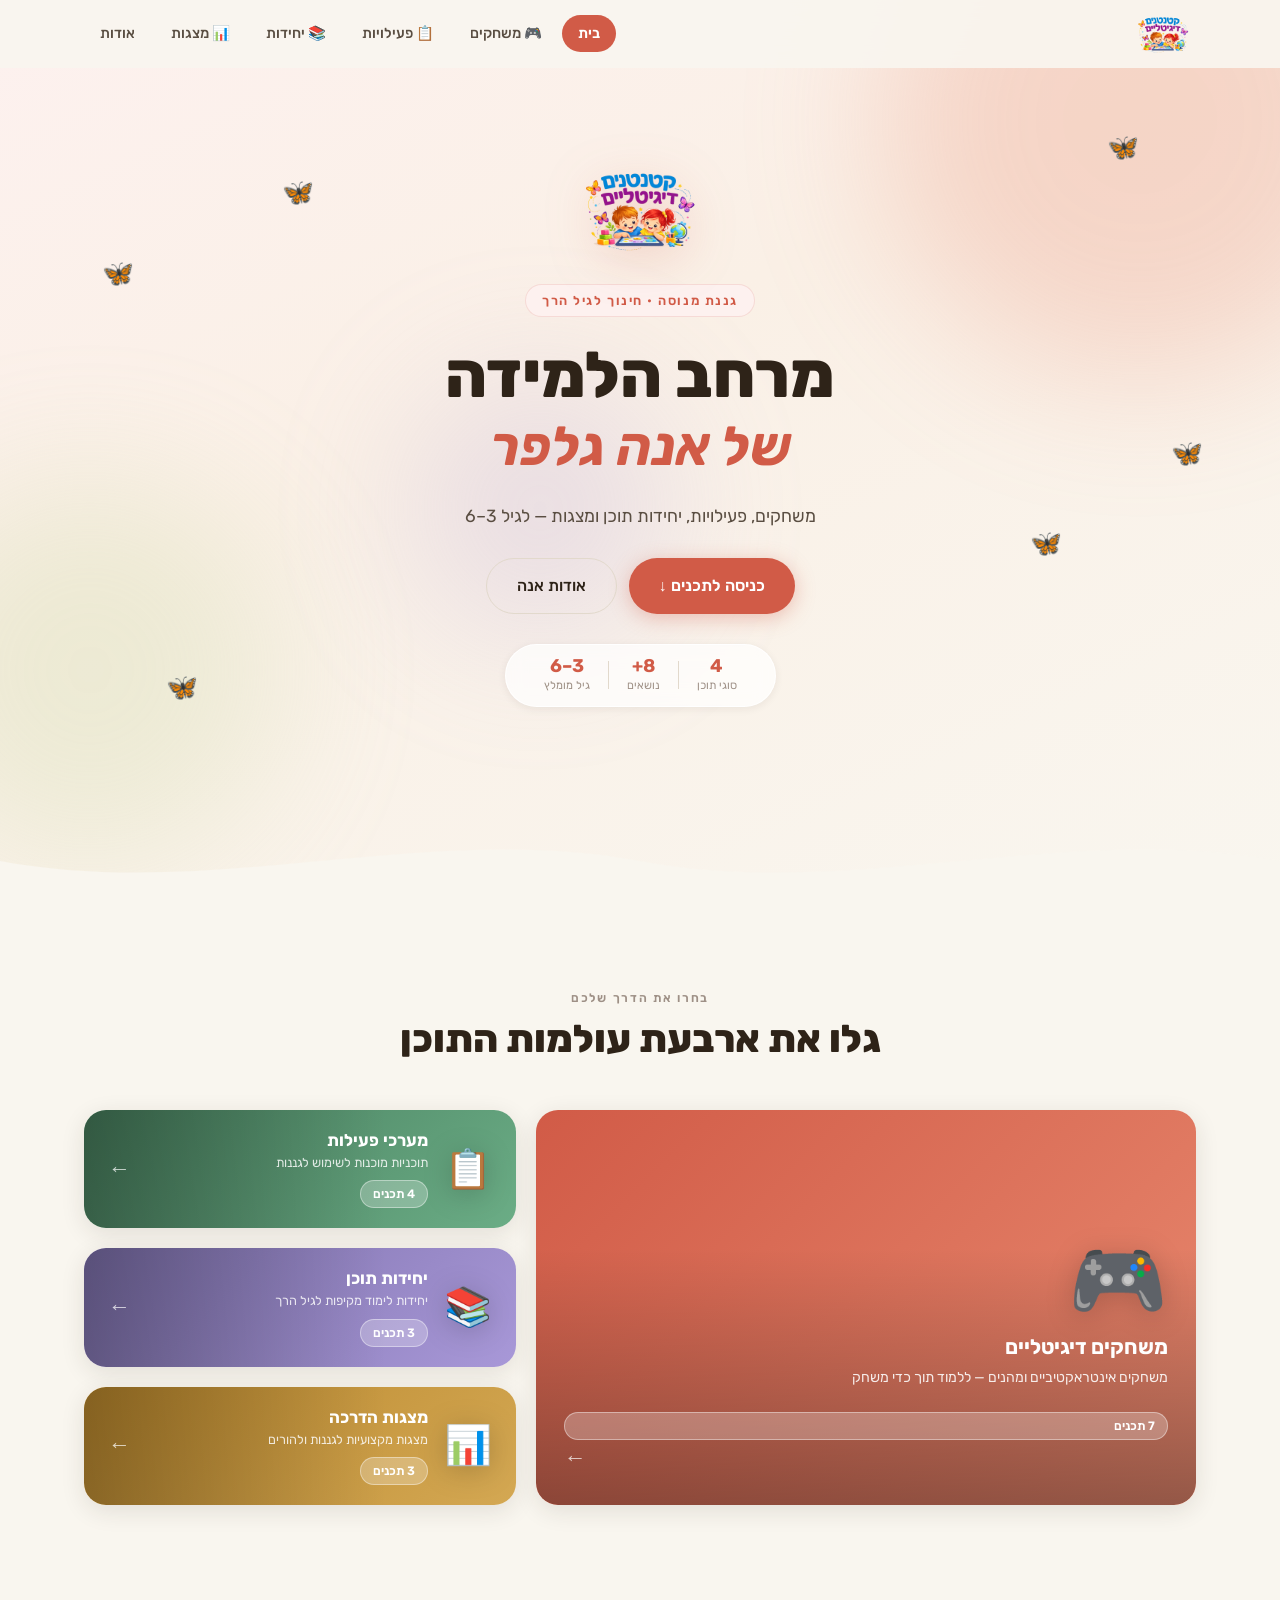
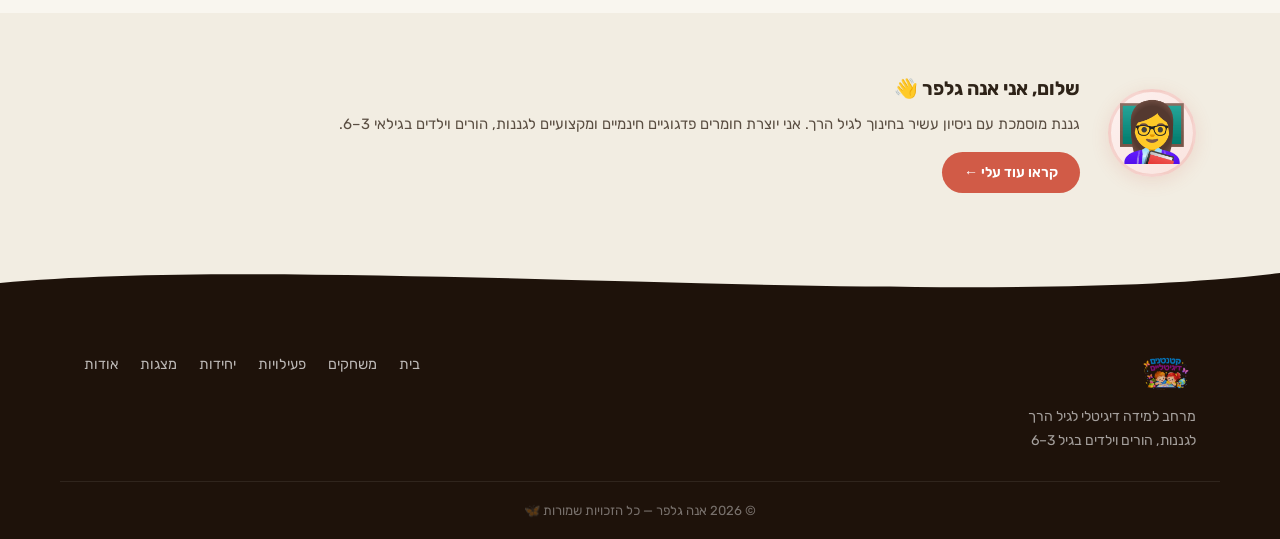
==== index.html @ 49ba0a2f "update website" ====
<!DOCTYPE html>
<html lang="he" dir="rtl">
<head>
  <meta charset="UTF-8" />
  <meta name="viewport" content="width=device-width, initial-scale=1.0" />
  <meta name="description" content="מרחב הלמידה של אנה גלפר — משחקים דיגיטליים, מערכי פעילות, יחידות תוכן ומצגות לגיל הרך 3–6" />
  <title>אנה גלפר — מרחב הלמידה</title>
  <link rel="stylesheet" href="style.css" />
</head>
<body data-page="home">

  <!-- ═══════════════ HEADER ═══════════════ -->
  <header class="site-header" id="siteHeader">
    <div class="container hdr-inner">
      <a href="index.html" class="hdr-brand-link">
        <img src="logo.png" alt="אנה גלפר" class="hdr-logo" />
      </a>
      <nav class="hdr-nav" aria-label="ניווט ראשי">
        <a href="index.html"         class="nav-link active">בית</a>
        <a href="games.html"         class="nav-link">🎮 משחקים</a>
        <a href="activities.html"    class="nav-link">📋 פעילויות</a>
        <a href="units.html"         class="nav-link">📚 יחידות</a>
        <a href="presentations.html" class="nav-link">📊 מצגות</a>
        <a href="about.html"         class="nav-link">אודות</a>
      </nav>
      <button class="hdr-burger" id="burgerBtn" aria-label="פתח תפריט" aria-expanded="false">
        <span></span><span></span><span></span>
      </button>
    </div>
    <div class="hdr-mobile" id="mobileMenu" aria-hidden="true">
      <a href="index.html"         class="mobile-link">🏠 בית</a>
      <a href="games.html"         class="mobile-link">🎮 משחקים דיגיטליים</a>
      <a href="activities.html"    class="mobile-link">📋 מערכי פעילות</a>
      <a href="units.html"         class="mobile-link">📚 יחידות תוכן</a>
      <a href="presentations.html" class="mobile-link">📊 מצגות הדרכה</a>
      <a href="about.html"         class="mobile-link">👩‍🏫 אודות אנה</a>
    </div>
  </header>

  <main>

    <!-- ═══════════════ HERO ═══════════════ -->
    <section class="hero" aria-label="כותרת ראשית">
      <!-- Decorative background -->
      <div class="hero-deco" aria-hidden="true">
        <div class="blob b1"></div>
        <div class="blob b2"></div>
        <div class="blob b3"></div>
      </div>

      <!-- Butterflies -->
      <span class="butterfly bf-1" aria-hidden="true">🦋</span>
      <span class="butterfly bf-2" aria-hidden="true">🦋</span>
      <span class="butterfly bf-3" aria-hidden="true">🦋</span>
      <span class="butterfly bf-4" aria-hidden="true">🦋</span>
      <span class="butterfly bf-5" aria-hidden="true">🦋</span>
      <span class="butterfly bf-6" aria-hidden="true">🦋</span>

      <!-- Hero content -->
      <div class="hero-body">
        <div class="hero-logo-wrap reveal">
          <img src="logo.png" alt="אנה גלפר" class="hero-logo" />
        </div>

        <span class="hero-eyebrow reveal delay-1">גננת מנוסה • חינוך לגיל הרך</span>

        <h1 class="hero-h1 reveal delay-2">
          <span class="hero-h1-line">מרחב הלמידה</span>
          <span class="hero-h1-accent">של אנה גלפר</span>
        </h1>

        <p class="hero-p reveal delay-3">
          משחקים, פעילויות, יחידות תוכן ומצגות — לגיל 3–6
        </p>

        <div class="hero-btns reveal delay-3">
          <a href="#portals" class="btn-primary">כניסה לתכנים ↓</a>
          <a href="about.html" class="btn-ghost">אודות אנה</a>
        </div>

        <div class="hero-stats reveal delay-4" aria-label="סיכום תכנים">
          <div class="hstat">
            <span class="hstat-num">4</span>
            <span class="hstat-lbl">סוגי תוכן</span>
          </div>
          <div class="hstat-sep" aria-hidden="true"></div>
          <div class="hstat">
            <span class="hstat-num">8+</span>
            <span class="hstat-lbl">נושאים</span>
          </div>
          <div class="hstat-sep" aria-hidden="true"></div>
          <div class="hstat">
            <span class="hstat-num">3–6</span>
            <span class="hstat-lbl">גיל מומלץ</span>
          </div>
        </div>
      </div>

      <!-- Wave -->
      <div class="hero-wave" aria-hidden="true">
        <svg viewBox="0 0 1440 80" preserveAspectRatio="none" xmlns="http://www.w3.org/2000/svg">
          <path d="M0,40 C240,80 480,0 720,40 C960,80 1200,0 1440,40 L1440,80 L0,80 Z" fill="#F9F6EF"/>
        </svg>
      </div>
    </section>

    <!-- ═══════════════ PORTALS ═══════════════ -->
    <section class="portals-section" id="portals" aria-label="עולמות התוכן">
      <div class="container">
        <span class="sec-eyebrow reveal">בחרו את הדרך שלכם</span>
        <span class="sec-title reveal delay-1">גלו את ארבעת עולמות התוכן</span>

        <div class="portals-bento reveal delay-2">
          <!-- XL featured card: games -->
          <a href="games.html" class="portal-card portal-xl portal-games" aria-label="משחקים דיגיטליים">
            <span class="portal-icon" aria-hidden="true">🎮</span>
            <h3>משחקים דיגיטליים</h3>
            <p>משחקים אינטראקטיביים ומהנים — ללמוד תוך כדי משחק</p>
            <span class="portal-count" data-count-type="משחק דיגיטלי" aria-live="polite"></span>
            <span class="portal-arrow" aria-hidden="true">←</span>
          </a>

          <!-- Stack of 3 smaller cards -->
          <div class="portals-stack">
            <a href="activities.html" class="portal-card portal-plans" aria-label="מערכי פעילות">
              <span class="portal-icon" aria-hidden="true">📋</span>
              <div>
                <h3>מערכי פעילות</h3>
                <p>תוכניות מוכנות לשימוש לגננות</p>
                <span class="portal-count" data-count-type="מערך פעילות" aria-live="polite"></span>
              </div>
              <span class="portal-arrow" aria-hidden="true">←</span>
            </a>

            <a href="units.html" class="portal-card portal-units" aria-label="יחידות תוכן">
              <span class="portal-icon" aria-hidden="true">📚</span>
              <div>
                <h3>יחידות תוכן</h3>
                <p>יחידות לימוד מקיפות לגיל הרך</p>
                <span class="portal-count" data-count-type="יחידת תוכן" aria-live="polite"></span>
              </div>
              <span class="portal-arrow" aria-hidden="true">←</span>
            </a>

            <a href="presentations.html" class="portal-card portal-pres" aria-label="מצגות הדרכה">
              <span class="portal-icon" aria-hidden="true">📊</span>
              <div>
                <h3>מצגות הדרכה</h3>
                <p>מצגות מקצועיות לגננות ולהורים</p>
                <span class="portal-count" data-count-type="מצגת הדרכה" aria-live="polite"></span>
              </div>
              <span class="portal-arrow" aria-hidden="true">←</span>
            </a>
          </div>
        </div>
      </div>
    </section>

    <!-- ═══════════════ MINI ABOUT ═══════════════ -->
    <section class="home-about-band" aria-label="אודות אנה">
      <div class="container">
        <div class="home-about-inner reveal">
          <div class="home-about-avatar" aria-hidden="true">👩‍🏫</div>
          <div class="home-about-text">
            <h2>שלום, אני אנה גלפר 👋</h2>
            <p>
              גננת מוסמכת עם ניסיון עשיר בחינוך לגיל הרך.
              אני יוצרת חומרים פדגוגיים חינמיים ומקצועיים לגננות, הורים וילדים בגילאי 3–6.
            </p>
            <a href="about.html" class="home-about-link">קראו עוד עלי ←</a>
          </div>
        </div>
      </div>
    </section>

  </main>

  <!-- ═══════════════ FOOTER ═══════════════ -->
  <footer class="site-footer">
    <div class="ftr-wave" aria-hidden="true">
      <svg viewBox="0 0 1440 60" preserveAspectRatio="none" xmlns="http://www.w3.org/2000/svg">
        <path d="M0,30 C360,0 1080,60 1440,20 L1440,0 L0,0 Z" fill="#F2EDE2"/>
      </svg>
    </div>
    <div class="container ftr-inner">
      <div class="ftr-brand">
        <img src="logo.png" alt="אנה גלפר" class="ftr-logo" />
        <p>מרחב למידה דיגיטלי לגיל הרך<br />לגננות, הורים וילדים בגיל 3–6</p>
      </div>
      <nav class="ftr-nav" aria-label="ניווט תחתון">
        <a href="index.html">בית</a>
        <a href="games.html">משחקים</a>
        <a href="activities.html">פעילויות</a>
        <a href="units.html">יחידות</a>
        <a href="presentations.html">מצגות</a>
        <a href="about.html">אודות</a>
      </nav>
    </div>
    <div class="container ftr-copy">
      <p>© 2026 אנה גלפר — כל הזכויות שמורות 🦋</p>
    </div>
  </footer>

  <script src="data.js"></script>
  <script src="script.js"></script>
</body>
</html>
---- style.css ----
/* ═══════════════════════════════════════════════════════════
   style.css — Anna Galper | Complete Shared Styles
   RTL Hebrew educational site for early childhood (ages 3–6)
   ═══════════════════════════════════════════════════════════ */

/* ── Google Fonts ── */
@import url('https://fonts.googleapis.com/css2?family=Rubik:ital,wght@0,300;0,400;0,500;0,600;0,700;0,800;1,400;1,500;1,600;1,700&display=swap');

/* ══════════════════════════════════════════
   1. CSS CUSTOM PROPERTIES
══════════════════════════════════════════ */
:root {
  /* Brand colours */
  --coral:          #D15B47;
  --coral-dark:     #B84133;
  --coral-soft:     #FDF1EF;
  --sage:           #457A5A;
  --sage-dark:      #2F5940;
  --sage-soft:      #EEF6F1;
  --lavender:       #7B6EA8;
  --lavender-dark:  #5D4F90;
  --lavender-soft:  #F2EFF9;
  --amber:          #B8862C;
  --amber-dark:     #8F6418;
  --amber-soft:     #FBF4E2;

  /* Neutrals */
  --white:   #FFFFFF;
  --ivory:   #FFFEFB;
  --bg:      #F9F6EF;
  --bg-2:    #F2EDE2;
  --text:    #2E2318;
  --text-2:  #5A4E42;
  --text-3:  #9E9086;
  --border:  #E2D9CC;

  /* Page-level theme tokens (default = coral / home & games) */
  --page-color:      #D15B47;
  --page-color-dark: #B84133;
  --page-color-soft: #FDF1EF;
  --page-gradient:   linear-gradient(135deg, #D15B47, #E8896F);

  /* Shape & shadow */
  --radius:    14px;
  --radius-lg: 22px;
  --shadow-sm: 0 2px 8px rgba(46,35,24,.07);
  --shadow:    0 6px 24px rgba(46,35,24,.11);
  --shadow-lg: 0 16px 48px rgba(46,35,24,.16);

  /* Transitions */
  --t-fast: 160ms ease;
  --t-base: 280ms cubic-bezier(.34,1.56,.64,1);
  --t-slow: 440ms cubic-bezier(.34,1.56,.64,1);

  /* Header height */
  --hdr-h: 68px;
}

/* ── Per-page theme overrides ── */
body[data-page="activities"]    { --page-color:#457A5A; --page-color-dark:#2F5940; --page-color-soft:#EEF6F1; --page-gradient:linear-gradient(135deg,#457A5A,#6BAD86); }
body[data-page="units"]         { --page-color:#7B6EA8; --page-color-dark:#5D4F90; --page-color-soft:#F2EFF9; --page-gradient:linear-gradient(135deg,#7B6EA8,#A898D8); }
body[data-page="presentations"] { --page-color:#B8862C; --page-color-dark:#8F6418; --page-color-soft:#FBF4E2; --page-gradient:linear-gradient(135deg,#B8862C,#D4A853); }
body[data-page="about"]         { --page-color:#D15B47; --page-color-dark:#B84133; --page-color-soft:#FDF1EF; --page-gradient:linear-gradient(135deg,#D15B47,#E8896F); }

/* ══════════════════════════════════════════
   2. RESET & BASE
══════════════════════════════════════════ */
*, *::before, *::after { box-sizing: border-box; margin: 0; padding: 0; }

html {
  font-size: 16px;
  scroll-behavior: smooth;
  direction: rtl;
}

body {
  font-family: 'Rubik', 'Arial Hebrew', Arial, sans-serif;
  background: var(--bg);
  color: var(--text);
  line-height: 1.65;
  -webkit-font-smoothing: antialiased;
  overflow-x: hidden;
  min-height: 100vh;
  display: flex;
  flex-direction: column;
}

main { flex: 1; }

img { max-width: 100%; display: block; }
a   { color: inherit; text-decoration: none; }
button { cursor: pointer; font-family: inherit; border: none; background: none; }
ul, ol { list-style: none; }

.container {
  max-width: 1160px;
  margin-inline: auto;
  padding-inline: 24px;
}

/* ══════════════════════════════════════════
   3. SCROLL REVEAL
══════════════════════════════════════════ */
.reveal {
  opacity: 0;
  transform: translateY(28px);
  transition: opacity 600ms ease, transform 600ms cubic-bezier(.34,1.56,.64,1);
}
.reveal.visible {
  opacity: 1;
  transform: none;
}
.delay-1 { transition-delay:  80ms; }
.delay-2 { transition-delay: 180ms; }
.delay-3 { transition-delay: 300ms; }
.delay-4 { transition-delay: 440ms; }

/* ══════════════════════════════════════════
   4. HEADER
══════════════════════════════════════════ */
#siteHeader,
.site-header {
  position: fixed;
  top: 0;
  inset-inline: 0;
  height: var(--hdr-h);
  background: rgba(249,246,239,.92);
  backdrop-filter: blur(14px);
  -webkit-backdrop-filter: blur(14px);
  border-bottom: 1px solid transparent;
  z-index: 900;
  transition: background var(--t-fast), border-color var(--t-fast), box-shadow var(--t-fast);
}
.site-header.scrolled {
  background: rgba(249,246,239,.98);
  border-bottom-color: var(--border);
  box-shadow: var(--shadow-sm);
}

.hdr-inner {
  display: flex;
  align-items: center;
  justify-content: space-between;
  height: 100%;
  gap: 16px;
}

/* Brand */
.hdr-brand-link { display: flex; align-items: center; flex-shrink: 0; }
.hdr-logo { height: 44px; width: auto; object-fit: contain; }

/* Desktop nav */
.hdr-nav {
  display: flex;
  align-items: center;
  gap: 4px;
}

.nav-link {
  display: inline-flex;
  align-items: center;
  gap: 4px;
  padding: 7px 16px;
  border-radius: 100px;
  font-size: .9rem;
  font-weight: 500;
  color: var(--text-2);
  transition: background var(--t-fast), color var(--t-fast);
  white-space: nowrap;
}
.nav-link:hover {
  background: var(--bg-2);
  color: var(--text);
}
.nav-link.active {
  background: var(--page-color);
  color: var(--white);
  font-weight: 600;
}

/* Burger button */
.hdr-burger {
  display: none;
  flex-direction: column;
  justify-content: center;
  gap: 5px;
  width: 40px;
  height: 40px;
  padding: 8px;
  border-radius: 10px;
  transition: background var(--t-fast);
  flex-shrink: 0;
}
.hdr-burger:hover { background: var(--bg-2); }
.hdr-burger span {
  display: block;
  height: 2px;
  background: var(--text);
  border-radius: 2px;
  transition: transform var(--t-fast), opacity var(--t-fast);
  transform-origin: center;
}
.hdr-burger.open span:nth-child(1) { transform: translateY(7px) rotate(45deg); }
.hdr-burger.open span:nth-child(2) { opacity: 0; transform: scaleX(0); }
.hdr-burger.open span:nth-child(3) { transform: translateY(-7px) rotate(-45deg); }

/* Mobile menu */
.hdr-mobile {
  display: none;
  flex-direction: column;
  gap: 4px;
  padding: 0 16px;
  background: rgba(249,246,239,.98);
  border-bottom: 1px solid transparent;
  backdrop-filter: blur(14px);
  -webkit-backdrop-filter: blur(14px);
  max-height: 0;
  overflow: hidden;
  transition: max-height 340ms ease, padding 300ms ease, border-color var(--t-fast);
}
.hdr-mobile.open {
  max-height: 500px;
  padding-block: 12px 18px;
  border-bottom-color: var(--border);
}
.mobile-link {
  display: block;
  padding: 11px 16px;
  border-radius: 10px;
  font-size: .95rem;
  font-weight: 500;
  color: var(--text);
  transition: background var(--t-fast);
}
.mobile-link:hover { background: var(--bg-2); }

/* ══════════════════════════════════════════
   5. FOOTER
══════════════════════════════════════════ */
.site-footer {
  background: #1E120A;
  color: rgba(255,255,255,.75);
  margin-top: auto;
}

.ftr-wave {
  line-height: 0;
  overflow: hidden;
}
.ftr-wave svg { width: 100%; height: 60px; display: block; }

.ftr-inner {
  display: flex;
  align-items: flex-start;
  justify-content: space-between;
  gap: 40px;
  padding-block: 40px 28px;
  flex-wrap: wrap;
}

.ftr-brand { max-width: 290px; }
.ftr-logo  { height: 40px; width: auto; margin-bottom: 12px; opacity: .85; }
.ftr-brand p { font-size: .88rem; line-height: 1.7; color: rgba(255,255,255,.6); }

.ftr-nav {
  display: flex;
  flex-wrap: wrap;
  gap: 8px 22px;
  align-items: center;
}
.ftr-nav a {
  font-size: .9rem;
  color: rgba(255,255,255,.7);
  transition: color var(--t-fast);
}
.ftr-nav a:hover { color: var(--white); }

.ftr-copy {
  border-top: 1px solid rgba(255,255,255,.08);
  padding-block: 18px;
  text-align: center;
}
.ftr-copy p { font-size: .82rem; color: rgba(255,255,255,.4); }

/* ══════════════════════════════════════════
   6. HERO  (homepage only)
══════════════════════════════════════════ */
.hero {
  position: relative;
  min-height: 100svh;
  display: flex;
  flex-direction: column;
  align-items: center;
  justify-content: center;
  overflow: hidden;
  background: linear-gradient(155deg, #FDF1EF 0%, #FAF0E6 42%, #F9F6EF 100%);
  padding-top: var(--hdr-h);
  padding-bottom: 100px;
}

/* Blobs */
.hero-deco { position: absolute; inset: 0; pointer-events: none; }
.blob {
  position: absolute;
  border-radius: 50%;
  filter: blur(72px);
  opacity: .26;
}
.b1 { width: 520px; height: 520px; background: #E8896F; top: -140px; right: -120px; }
.b2 { width: 380px; height: 380px; background: #C8D8A0; bottom: 40px; left: -100px; }
.b3 { width: 260px; height: 260px; background: #B8A4D4; top: 42%; left: 32%; }

/* RTL-safe blob positions using logical properties */
[dir="rtl"] .b1 { right: -120px; left: auto; }
[dir="rtl"] .b2 { left: -100px; right: auto; }

/* Butterflies */
.butterfly {
  position: absolute;
  font-size: 1.6rem;
  animation: flutterFloat 6s ease-in-out infinite;
  pointer-events: none;
  user-select: none;
}
.bf-1 { top: 14%; right: 11%;  animation-delay: 0s;   animation-duration: 6.2s; }
.bf-2 { top: 28%; left:  8%;   animation-delay: .9s;  animation-duration: 7.1s; }
.bf-3 { top: 58%; right: 17%;  animation-delay: 1.5s; animation-duration: 5.8s; }
.bf-4 { top: 74%; left:  13%;  animation-delay: 2.1s; animation-duration: 6.6s; }
.bf-5 { top: 19%; left:  22%;  animation-delay: .4s;  animation-duration: 7.3s; }
.bf-6 { top: 48%; right:  6%;  animation-delay: 2.7s; animation-duration: 5.4s; }

@keyframes flutterFloat {
  0%, 100% { transform: translateY(0)     rotate(-4deg) scale(1);    }
  30%       { transform: translateY(-18px) rotate(4deg)  scale(1.05); }
  60%       { transform: translateY(-8px)  rotate(-2deg) scale(.97);  }
}

/* Hero body */
.hero-body {
  position: relative;
  z-index: 2;
  display: flex;
  flex-direction: column;
  align-items: center;
  text-align: center;
  gap: 22px;
  max-width: 700px;
  padding-inline: 24px;
}

/* Logo */
.hero-logo-wrap { position: relative; display: inline-block; margin-bottom: 4px; }
.hero-logo {
  height: 96px;
  width: auto;
  animation: logoBob 4s ease-in-out infinite;
  filter: drop-shadow(0 8px 24px rgba(209,91,71,.25));
}
@keyframes logoBob {
  0%, 100% { transform: translateY(0); }
  50%       { transform: translateY(-10px); }
}

/* Eyebrow */
.hero-eyebrow {
  font-size: .8rem;
  font-weight: 600;
  letter-spacing: .12em;
  text-transform: uppercase;
  color: var(--coral);
  background: var(--coral-soft);
  padding: 5px 16px;
  border-radius: 100px;
  border: 1px solid rgba(209,91,71,.15);
}

/* Heading */
.hero-h1 {
  display: flex;
  flex-direction: column;
  gap: 4px;
  line-height: 1.15;
}
.hero-h1-line {
  font-size: clamp(2.4rem, 6vw, 4rem);
  font-weight: 800;
  color: var(--text);
}
.hero-h1-accent {
  font-size: clamp(2rem, 5vw, 3.4rem);
  font-weight: 700;
  font-style: italic;
  color: var(--coral);
}

/* Subtitle */
.hero-p {
  font-size: clamp(.95rem, 2vw, 1.1rem);
  color: var(--text-2);
  max-width: 500px;
  line-height: 1.75;
}

/* CTA buttons */
.hero-btns {
  display: flex;
  gap: 12px;
  flex-wrap: wrap;
  justify-content: center;
  margin-top: 4px;
}
.btn-primary {
  display: inline-flex;
  align-items: center;
  gap: 8px;
  padding: 14px 30px;
  background: var(--coral);
  color: var(--white);
  border-radius: 100px;
  font-size: 1rem;
  font-weight: 600;
  font-family: inherit;
  border: none;
  box-shadow: 0 4px 20px rgba(209,91,71,.35);
  transition: background var(--t-fast), transform var(--t-fast), box-shadow var(--t-fast);
  cursor: pointer;
}
.btn-primary:hover {
  background: var(--coral-dark);
  transform: translateY(-3px);
  box-shadow: 0 8px 28px rgba(209,91,71,.42);
}
.btn-ghost {
  display: inline-flex;
  align-items: center;
  gap: 8px;
  padding: 14px 30px;
  background: transparent;
  color: var(--text);
  border-radius: 100px;
  font-size: 1rem;
  font-weight: 500;
  border: 1.5px solid var(--border);
  font-family: inherit;
  cursor: pointer;
  transition: background var(--t-fast), border-color var(--t-fast), transform var(--t-fast);
}
.btn-ghost:hover {
  background: var(--bg-2);
  border-color: var(--text-3);
  transform: translateY(-3px);
}

/* Stats row */
.hero-stats {
  display: flex;
  align-items: center;
  background: rgba(255,255,255,.72);
  backdrop-filter: blur(10px);
  -webkit-backdrop-filter: blur(10px);
  border: 1px solid rgba(255,255,255,.9);
  border-radius: 100px;
  padding: 10px 20px;
  box-shadow: var(--shadow-sm);
  flex-wrap: wrap;
  justify-content: center;
  gap: 0;
  margin-top: 8px;
}
.hstat {
  display: flex;
  flex-direction: column;
  align-items: center;
  padding-inline: 18px;
}
.hstat-num {
  font-size: 1.15rem;
  font-weight: 700;
  color: var(--coral);
  line-height: 1.2;
}
.hstat-lbl {
  font-size: .7rem;
  color: var(--text-3);
  white-space: nowrap;
}
.hstat-sep {
  width: 1px;
  height: 28px;
  background: var(--border);
  flex-shrink: 0;
}

/* Hero wave */
.hero-wave {
  position: absolute;
  bottom: -1px;
  left: 0;
  right: 0;
  line-height: 0;
  pointer-events: none;
}
.hero-wave svg { width: 100%; height: 80px; display: block; }

/* ══════════════════════════════════════════
   7. PORTALS SECTION  (homepage)
══════════════════════════════════════════ */
.portals-section {
  padding-block: 88px 108px;
  background: var(--bg);
}
.portals-section .sec-eyebrow {
  display: block;
  text-align: center;
  font-size: .76rem;
  font-weight: 600;
  letter-spacing: .14em;
  text-transform: uppercase;
  color: var(--text-3);
  margin-bottom: 8px;
}
.portals-section .sec-title {
  display: block;
  text-align: center;
  font-size: clamp(1.6rem, 3.5vw, 2.4rem);
  font-weight: 800;
  color: var(--text);
  margin-bottom: 48px;
}

/* Bento flex container */
.portals-bento {
  display: flex;
  gap: 20px;
  align-items: stretch;
}

/* Base portal card */
.portal-card {
  border-radius: var(--radius-lg);
  overflow: hidden;
  cursor: pointer;
  display: flex;
  flex-direction: column;
  justify-content: flex-end;
  padding: 28px;
  position: relative;
  color: var(--white);
  text-decoration: none;
  transition: transform var(--t-base), box-shadow var(--t-base);
  box-shadow: var(--shadow);
}
.portal-card:hover {
  transform: translateY(-8px) scale(1.015);
  box-shadow: var(--shadow-lg);
}
.portal-card::before {
  content: '';
  position: absolute;
  inset: 0;
  background: linear-gradient(to top, rgba(0,0,0,.36) 0%, transparent 65%);
  pointer-events: none;
  border-radius: inherit;
}
.portal-card > * { position: relative; z-index: 1; }

/* XL (featured) card */
.portal-xl {
  flex: 1.4;
  min-height: 380px;
}

/* Stack of 3 smaller cards */
.portals-stack {
  flex: 1;
  display: flex;
  flex-direction: column;
  gap: 20px;
}
.portals-stack .portal-card {
  flex: 1;
  min-height: 110px;
  flex-direction: row;
  align-items: center;
  justify-content: flex-start;
  gap: 16px;
  padding: 20px 24px;
}
.portals-stack .portal-card::before {
  background: linear-gradient(to left, rgba(0,0,0,.28) 0%, transparent 70%);
}
[dir="rtl"] .portals-stack .portal-card::before {
  background: linear-gradient(to right, rgba(0,0,0,.28) 0%, transparent 70%);
}

/* Colour variants */
.portal-games { background: linear-gradient(135deg, #D15B47, #E8896F); }
.portal-plans { background: linear-gradient(135deg, #457A5A, #6BAD86); }
.portal-units { background: linear-gradient(135deg, #7B6EA8, #A898D8); }
.portal-pres  { background: linear-gradient(135deg, #B8862C, #D4A853); }

/* Portal icon */
.portal-icon {
  font-size: 5rem;
  line-height: 1;
  display: block;
  margin-bottom: 14px;
  filter: drop-shadow(0 4px 14px rgba(0,0,0,.18));
  transition: transform var(--t-base);
}
.portal-card:hover .portal-icon { transform: scale(1.1) rotate(-4deg); }

.portals-stack .portal-icon {
  font-size: 2.4rem;
  margin-bottom: 0;
  flex-shrink: 0;
}
.portals-stack .portal-card:hover .portal-icon { transform: scale(1.12) rotate(-6deg); }

/* Portal text */
.portal-card h3 {
  font-size: 1.3rem;
  font-weight: 700;
  line-height: 1.25;
  margin-bottom: 6px;
}
.portals-stack .portal-card h3 { font-size: 1.05rem; margin-bottom: 2px; }

.portal-card p {
  font-size: .88rem;
  opacity: .88;
  line-height: 1.5;
  margin-bottom: 16px;
}
.portals-stack .portal-card p { font-size: .8rem; margin-bottom: 0; opacity: .82; }

/* Count badge */
.portal-count {
  display: inline-block;
  background: rgba(255,255,255,.25);
  border: 1px solid rgba(255,255,255,.4);
  padding: 3px 12px;
  border-radius: 100px;
  font-size: .76rem;
  font-weight: 600;
  margin-top: 8px;
}

/* Arrow */
.portal-arrow {
  margin-inline-start: auto;
  font-size: 1.4rem;
  opacity: .72;
  transition: transform var(--t-fast), opacity var(--t-fast);
}
.portal-card:hover .portal-arrow { transform: translateX(-5px); opacity: 1; }
[dir="rtl"] .portal-card:hover .portal-arrow { transform: translateX(5px); }

/* ══════════════════════════════════════════
   8. HOME ABOUT BAND
══════════════════════════════════════════ */
.home-about-band {
  background: var(--bg-2);
  padding-block: 60px;
}
.home-about-inner {
  display: flex;
  align-items: center;
  gap: 28px;
  flex-wrap: wrap;
}
.home-about-avatar {
  font-size: 3.6rem;
  line-height: 1;
  background: linear-gradient(135deg, #FDF1EF, #FAE4DF);
  border-radius: 50%;
  width: 88px;
  height: 88px;
  display: flex;
  align-items: center;
  justify-content: center;
  flex-shrink: 0;
  border: 3px solid rgba(209,91,71,.18);
  box-shadow: 0 4px 18px rgba(209,91,71,.15);
}
.home-about-text { flex: 1; min-width: 220px; }
.home-about-text h2 {
  font-size: 1.2rem;
  font-weight: 700;
  margin-bottom: 8px;
  color: var(--text);
}
.home-about-text p {
  font-size: .93rem;
  color: var(--text-2);
  line-height: 1.7;
}
.home-about-link {
  display: inline-flex;
  align-items: center;
  gap: 6px;
  margin-top: 14px;
  padding: 9px 22px;
  background: var(--coral);
  color: var(--white);
  border-radius: 100px;
  font-size: .88rem;
  font-weight: 600;
  transition: background var(--t-fast), transform var(--t-fast);
}
.home-about-link:hover { background: var(--coral-dark); transform: translateY(-2px); }

/* ══════════════════════════════════════════
   9. PAGE BANNER  (content pages)
══════════════════════════════════════════ */
.page-banner {
  background: var(--page-gradient);
  padding-top: calc(var(--hdr-h) + 52px);
  padding-bottom: 0;
  position: relative;
  overflow: hidden;
  text-align: center;
}
.page-banner::before {
  content: '';
  position: absolute;
  inset: 0;
  background: radial-gradient(ellipse at 60% 0%, rgba(255,255,255,.18) 0%, transparent 70%);
  pointer-events: none;
}

.page-banner-inner {
  position: relative;
  z-index: 1;
  padding-bottom: 52px;
  padding-inline: 24px;
}

.page-banner-icon {
  font-size: 5rem;
  line-height: 1;
  display: block;
  margin-bottom: 18px;
  filter: drop-shadow(0 6px 18px rgba(0,0,0,.2));
  animation: bannerIconFloat 4s ease-in-out infinite;
}
@keyframes bannerIconFloat {
  0%, 100% { transform: translateY(0); }
  50%       { transform: translateY(-10px); }
}

.page-banner h1 {
  font-size: clamp(1.8rem, 5vw, 3rem);
  font-weight: 800;
  color: var(--white);
  margin-bottom: 12px;
  text-shadow: 0 2px 12px rgba(0,0,0,.18);
}
.page-banner p {
  font-size: clamp(.9rem, 2vw, 1.05rem);
  color: rgba(255,255,255,.88);
  max-width: 540px;
  margin-inline: auto;
  line-height: 1.72;
}

.page-banner-wave {
  display: block;
  line-height: 0;
  overflow: hidden;
}
.page-banner-wave svg { width: 100%; height: 60px; display: block; }

/* ══════════════════════════════════════════
   10. CONTENT SECTION  (filter + cards)
══════════════════════════════════════════ */
.content-section {
  padding-block: 48px 80px;
  background: var(--bg);
}

/* Filter area box */
.filter-area {
  background: var(--white);
  border: 1px solid var(--border);
  border-radius: var(--radius-lg);
  padding: 24px;
  margin-bottom: 32px;
  box-shadow: var(--shadow-sm);
  display: flex;
  flex-direction: column;
  gap: 18px;
}

/* Search */
.search-wrap {
  position: relative;
  display: flex;
  align-items: center;
}
.search-icon {
  position: absolute;
  inset-inline-start: 14px;
  font-size: 1rem;
  color: var(--text-3);
  pointer-events: none;
  z-index: 1;
}
#searchInput {
  width: 100%;
  padding: 12px 42px 12px 42px;
  border: 1.5px solid var(--border);
  border-radius: 100px;
  font-family: inherit;
  font-size: .95rem;
  color: var(--text);
  background: var(--bg);
  transition: border-color var(--t-fast), box-shadow var(--t-fast);
  direction: rtl;
}
[dir="rtl"] #searchInput { padding: 12px 42px 12px 14px; }
#searchInput:focus {
  outline: none;
  border-color: var(--page-color);
  box-shadow: 0 0 0 3px color-mix(in srgb, var(--page-color) 15%, transparent);
}

#searchClear {
  position: absolute;
  inset-inline-end: 12px;
  display: none;
  font-size: 1rem;
  color: var(--text-3);
  width: 28px;
  height: 28px;
  border-radius: 50%;
  align-items: center;
  justify-content: center;
  transition: background var(--t-fast), color var(--t-fast);
  cursor: pointer;
  background: var(--bg-2);
  border: none;
  font-family: inherit;
}
#searchClear:hover { background: var(--border); color: var(--text); }

/* Topic pills */
.topic-pills-wrap {
  display: flex;
  flex-wrap: wrap;
  gap: 8px;
}
.tpill {
  display: inline-flex;
  align-items: center;
  gap: 5px;
  padding: 6px 14px;
  border-radius: 100px;
  font-size: .84rem;
  font-weight: 500;
  border: 1.5px solid var(--border);
  background: var(--bg);
  color: var(--text-2);
  transition: background var(--t-fast), color var(--t-fast), border-color var(--t-fast);
  cursor: pointer;
  white-space: nowrap;
  font-family: inherit;
}
.tpill:hover {
  background: var(--page-color-soft);
  border-color: var(--page-color);
  color: var(--page-color-dark);
}
.tpill.active {
  background: var(--page-color);
  border-color: var(--page-color);
  color: var(--white);
  font-weight: 600;
}

/* Filter row (age pills + clear) */
.filter-row {
  display: flex;
  align-items: center;
  gap: 12px;
  flex-wrap: wrap;
}
.filter-row-label {
  font-size: .8rem;
  font-weight: 600;
  color: var(--text-3);
  white-space: nowrap;
}

/* Age pills */
.pills {
  display: flex;
  gap: 6px;
  flex-wrap: wrap;
}
.pill {
  display: inline-flex;
  align-items: center;
  padding: 6px 14px;
  border-radius: 100px;
  font-size: .84rem;
  font-weight: 500;
  border: 1.5px solid var(--border);
  background: var(--bg);
  color: var(--text-2);
  transition: background var(--t-fast), color var(--t-fast), border-color var(--t-fast);
  cursor: pointer;
  white-space: nowrap;
  font-family: inherit;
}
.pill:hover {
  background: var(--page-color-soft);
  border-color: var(--page-color);
  color: var(--page-color-dark);
}
.pill.active {
  background: var(--page-color);
  border-color: var(--page-color);
  color: var(--white);
  font-weight: 600;
}

/* Clear filter button */
.btn-clear {
  margin-inline-start: auto;
  display: inline-flex;
  align-items: center;
  gap: 6px;
  padding: 6px 14px;
  border-radius: 100px;
  font-size: .82rem;
  font-weight: 500;
  color: var(--text-3);
  border: 1.5px solid var(--border);
  background: var(--bg);
  transition: background var(--t-fast), color var(--t-fast), border-color var(--t-fast);
  cursor: pointer;
  white-space: nowrap;
  font-family: inherit;
}
.btn-clear:hover {
  background: var(--bg-2);
  color: var(--text);
  border-color: var(--text-3);
}

/* Results count */
#resultsCount {
  font-size: .84rem;
  color: var(--text-3);
  font-weight: 500;
  min-height: 1.2em;
  margin-bottom: 4px;
}

/* ══════════════════════════════════════════
   11. RESOURCE CARDS
══════════════════════════════════════════ */
#cardsGrid {
  display: grid;
  grid-template-columns: repeat(auto-fill, minmax(280px, 1fr));
  gap: 20px;
}

.rcard {
  background: var(--white);
  border-radius: var(--radius-lg);
  overflow: hidden;
  cursor: pointer;
  box-shadow: var(--shadow-sm);
  border: 1px solid var(--border);
  display: flex;
  flex-direction: column;
  transition: transform var(--t-base), box-shadow var(--t-base), border-color var(--t-fast);
}
.rcard:hover {
  transform: translateY(-8px) rotate(-1deg) scale(1.01);
  box-shadow: var(--shadow-lg);
  border-color: transparent;
}
.rcard:focus {
  outline: 3px solid var(--page-color);
  outline-offset: 2px;
}

/* Thumbnail */
.rcard-thumb {
  width: 100%;
  aspect-ratio: 16 / 9;
  overflow: hidden;
  background: var(--bg-2);
  display: flex;
  align-items: center;
  justify-content: center;
  flex-shrink: 0;
}
.rcard-thumb img {
  width: 100%;
  height: 100%;
  object-fit: cover;
  transition: transform 400ms ease;
}
.rcard:hover .rcard-thumb img { transform: scale(1.06); }

.rcard-emoji {
  font-size: 3.2rem;
  line-height: 1;
  user-select: none;
}

/* Per-type thumb backgrounds */
.rcard[data-type="משחק דיגיטלי"] .rcard-thumb { background: linear-gradient(135deg, #FDF1EF, #FBDDD7); }
.rcard[data-type="מערך פעילות"]  .rcard-thumb { background: linear-gradient(135deg, #EEF6F1, #D4EDD9); }
.rcard[data-type="יחידת תוכן"]   .rcard-thumb { background: linear-gradient(135deg, #F2EFF9, #E0D9F5); }
.rcard[data-type="מצגת הדרכה"]  .rcard-thumb { background: linear-gradient(135deg, #FBF4E2, #F2E2B0); }

/* Card body */
.rcard-body {
  padding: 18px 20px 20px;
  display: flex;
  flex-direction: column;
  flex: 1;
  gap: 8px;
}

/* Tags */
.rcard-tags {
  display: flex;
  flex-wrap: wrap;
  gap: 5px;
}
.rtag {
  display: inline-flex;
  align-items: center;
  padding: 3px 10px;
  border-radius: 100px;
  font-size: .72rem;
  font-weight: 600;
  white-space: nowrap;
}
.rtag-games { background: #FDF1EF; color: #B84133; }
.rtag-plans { background: #EEF6F1; color: #2F5940; }
.rtag-units { background: #F2EFF9; color: #5D4F90; }
.rtag-pres  { background: #FBF4E2; color: #8F6418; }
.rtag-topic { background: var(--bg-2); color: var(--text-2); }
.rtag-age   { background: #EEF2F8; color: #3A5A7A; }

/* Card text */
.rcard-body h3 {
  font-size: 1rem;
  font-weight: 700;
  color: var(--text);
  line-height: 1.35;
  margin-top: 2px;
}
.rcard-body p {
  font-size: .86rem;
  color: var(--text-2);
  line-height: 1.62;
  flex: 1;
}

/* CTA button */
.rcard-btn {
  display: inline-flex;
  align-items: center;
  justify-content: center;
  gap: 6px;
  margin-top: 10px;
  padding: 9px 18px;
  border-radius: 100px;
  font-size: .86rem;
  font-weight: 600;
  transition: filter var(--t-fast), transform var(--t-fast);
  align-self: flex-start;
  color: var(--white);
}
.rcard-btn:hover { filter: brightness(1.08); transform: translateY(-2px); }
.rcard-btn-games { background: var(--coral);    }
.rcard-btn-plans { background: var(--sage);     }
.rcard-btn-units { background: var(--lavender); }
.rcard-btn-pres  { background: var(--amber);    }

/* Search highlight */
mark.search-mark {
  background: #FFE082;
  color: var(--text);
  border-radius: 3px;
  padding: 0 2px;
}

/* Empty state */
.empty-state {
  grid-column: 1 / -1;
  display: flex;
  flex-direction: column;
  align-items: center;
  justify-content: center;
  gap: 16px;
  padding: 80px 24px;
  text-align: center;
}
.es-icon { font-size: 4rem; line-height: 1; }
.empty-state p {
  font-size: 1rem;
  color: var(--text-3);
  max-width: 300px;
  line-height: 1.6;
}

/* ══════════════════════════════════════════
   12. ABOUT PAGE
══════════════════════════════════════════ */
.about-section {
  padding-block: 72px;
  background: var(--bg);
}
.about-inner {
  display: grid;
  grid-template-columns: 280px 1fr;
  gap: 56px;
  align-items: start;
}
.about-visual {
  display: flex;
  flex-direction: column;
  align-items: center;
  gap: 20px;
  position: sticky;
  top: calc(var(--hdr-h) + 24px);
}
.about-avatar {
  width: 180px;
  height: 180px;
  border-radius: 50%;
  background: var(--page-gradient);
  display: flex;
  align-items: center;
  justify-content: center;
  font-size: 5rem;
  box-shadow: 0 12px 40px rgba(209,91,71,.25);
  border: 4px solid rgba(255,255,255,.85);
}
.about-tags {
  display: flex;
  flex-wrap: wrap;
  gap: 8px;
  justify-content: center;
}
.about-tag {
  display: inline-flex;
  align-items: center;
  padding: 6px 14px;
  border-radius: 100px;
  font-size: .78rem;
  font-weight: 600;
  background: var(--page-color-soft);
  color: var(--page-color-dark);
  border: 1px solid rgba(209,91,71,.18);
}
.about-text { display: flex; flex-direction: column; gap: 18px; }
.about-text h2 {
  font-size: clamp(1.5rem, 3vw, 2rem);
  font-weight: 800;
  color: var(--text);
  line-height: 1.2;
}
.about-text p {
  font-size: .97rem;
  color: var(--text-2);
  line-height: 1.78;
}
.about-quote {
  border-inline-start: 4px solid var(--coral);
  padding-inline-start: 20px;
  padding-block: 10px;
  margin-block: 6px;
}
.about-quote p {
  font-style: italic;
  font-size: 1.05rem;
  color: var(--text);
  line-height: 1.7;
}
.btn-scroll-contact {
  display: inline-flex;
  align-items: center;
  gap: 8px;
  padding: 12px 26px;
  background: var(--page-color);
  color: var(--white);
  border-radius: 100px;
  font-size: .95rem;
  font-weight: 600;
  align-self: flex-start;
  transition: background var(--t-fast), transform var(--t-fast);
  cursor: pointer;
  border: none;
  font-family: inherit;
}
.btn-scroll-contact:hover { background: var(--page-color-dark); transform: translateY(-3px); }

/* Contact section */
.contact-section {
  background: var(--bg-2);
  padding-block: 72px;
}
.contact-inner { max-width: 620px; margin-inline: auto; }
.contact-section h2 {
  font-size: clamp(1.5rem, 3vw, 2rem);
  font-weight: 800;
  color: var(--text);
  margin-bottom: 32px;
  text-align: center;
}
.contact-form {
  background: var(--white);
  border-radius: var(--radius-lg);
  padding: 36px 40px;
  box-shadow: var(--shadow);
  border: 1px solid var(--border);
  display: flex;
  flex-direction: column;
  gap: 20px;
}
.form-row { display: grid; grid-template-columns: 1fr 1fr; gap: 16px; }
.form-field { display: flex; flex-direction: column; gap: 6px; }
.form-field label { font-size: .84rem; font-weight: 600; color: var(--text-2); }
.form-field input,
.form-field select,
.form-field textarea {
  padding: 11px 14px;
  border: 1.5px solid var(--border);
  border-radius: 10px;
  font-family: inherit;
  font-size: .92rem;
  color: var(--text);
  background: var(--bg);
  transition: border-color var(--t-fast), box-shadow var(--t-fast);
  direction: rtl;
  width: 100%;
}
.form-field input:focus,
.form-field select:focus,
.form-field textarea:focus {
  outline: none;
  border-color: var(--page-color);
  box-shadow: 0 0 0 3px rgba(209,91,71,.1);
}
.form-field textarea { resize: vertical; min-height: 120px; }
#submitBtn {
  width: 100%;
  padding: 14px;
  background: var(--page-color);
  color: var(--white);
  border-radius: 100px;
  font-size: 1rem;
  font-weight: 600;
  font-family: inherit;
  border: none;
  cursor: pointer;
  transition: background var(--t-fast), transform var(--t-fast);
  margin-top: 4px;
}
#submitBtn:hover:not(:disabled) { background: var(--page-color-dark); transform: translateY(-2px); }
#submitBtn:disabled { opacity: .7; cursor: not-allowed; }

/* ══════════════════════════════════════════
   13. UTILITY
══════════════════════════════════════════ */
.visually-hidden {
  position: absolute;
  width: 1px; height: 1px;
  padding: 0; margin: -1px;
  overflow: hidden;
  clip: rect(0,0,0,0);
  white-space: nowrap;
  border: 0;
}
.sec-eyebrow {
  font-size: .76rem;
  font-weight: 600;
  letter-spacing: .14em;
  text-transform: uppercase;
  color: var(--text-3);
  margin-bottom: 6px;
  display: block;
}
.sec-title {
  font-size: clamp(1.5rem, 3.5vw, 2.2rem);
  font-weight: 800;
  color: var(--text);
  line-height: 1.2;
  margin-bottom: 32px;
}

/* ══════════════════════════════════════════
   14. RESPONSIVE
══════════════════════════════════════════ */

/* 960px */
@media (max-width: 960px) {
  .portals-bento { flex-direction: column; }
  .portal-xl { min-height: 260px; flex: none; }
  .portals-stack { flex-direction: row; }
  .portals-stack .portal-card {
    flex: 1;
    min-height: 150px;
    flex-direction: column;
    justify-content: flex-end;
    align-items: flex-start;
  }
  .portals-stack .portal-icon { font-size: 2.4rem; margin-bottom: 8px; }
  .portals-stack .portal-card p { display: none; }
  .portals-stack .portal-card::before { background: linear-gradient(to top, rgba(0,0,0,.36) 0%, transparent 65%); }

  .about-inner { grid-template-columns: 1fr; }
  .about-visual { position: static; flex-direction: row; flex-wrap: wrap; justify-content: center; }
}

/* 768px */
@media (max-width: 768px) {
  :root { --hdr-h: 60px; }

  .hdr-nav    { display: none; }
  .hdr-burger { display: flex; }
  .hdr-mobile { display: flex; }

  .form-row { grid-template-columns: 1fr; }
  .contact-form { padding: 24px 20px; }

  .portals-stack { flex-direction: column; }
  .portals-stack .portal-card {
    flex-direction: row;
    min-height: 90px;
    justify-content: flex-start;
    align-items: center;
  }
  .portals-stack .portal-icon { font-size: 2rem; margin-bottom: 0; }
  .portals-stack .portal-card::before { background: linear-gradient(to left, rgba(0,0,0,.3) 0%, transparent 70%); }
  [dir="rtl"] .portals-stack .portal-card::before { background: linear-gradient(to right, rgba(0,0,0,.3) 0%, transparent 70%); }

  .ftr-inner { flex-direction: column; gap: 24px; }
  .ftr-brand { max-width: 100%; }
  .ftr-nav   { justify-content: flex-start; }

  .hero-stats { padding: 8px 16px; }
  .hstat { padding-inline: 10px; }
}

/* 600px */
@media (max-width: 600px) {
  .portals-bento { gap: 14px; }
  .portal-xl { min-height: 220px; }
  .portal-card { padding: 20px; }

  #cardsGrid { grid-template-columns: 1fr; }

  .hero-stats { flex-direction: column; gap: 4px; border-radius: var(--radius); padding: 14px 20px; }
  .hstat-sep  { width: 60%; height: 1px; }

  .page-banner h1 { font-size: 1.7rem; }
  .portals-stack .portal-card { min-height: 80px; }
}

/* 480px */
@media (max-width: 480px) {
  .hero-btns { flex-direction: column; align-items: stretch; }
  .btn-primary, .btn-ghost { justify-content: center; }
  .filter-area { padding: 16px; }
  .topic-pills-wrap { gap: 6px; }
  .tpill, .pill { font-size: .78rem; padding: 5px 11px; }
  .btn-clear { margin-inline-start: 0; }
}
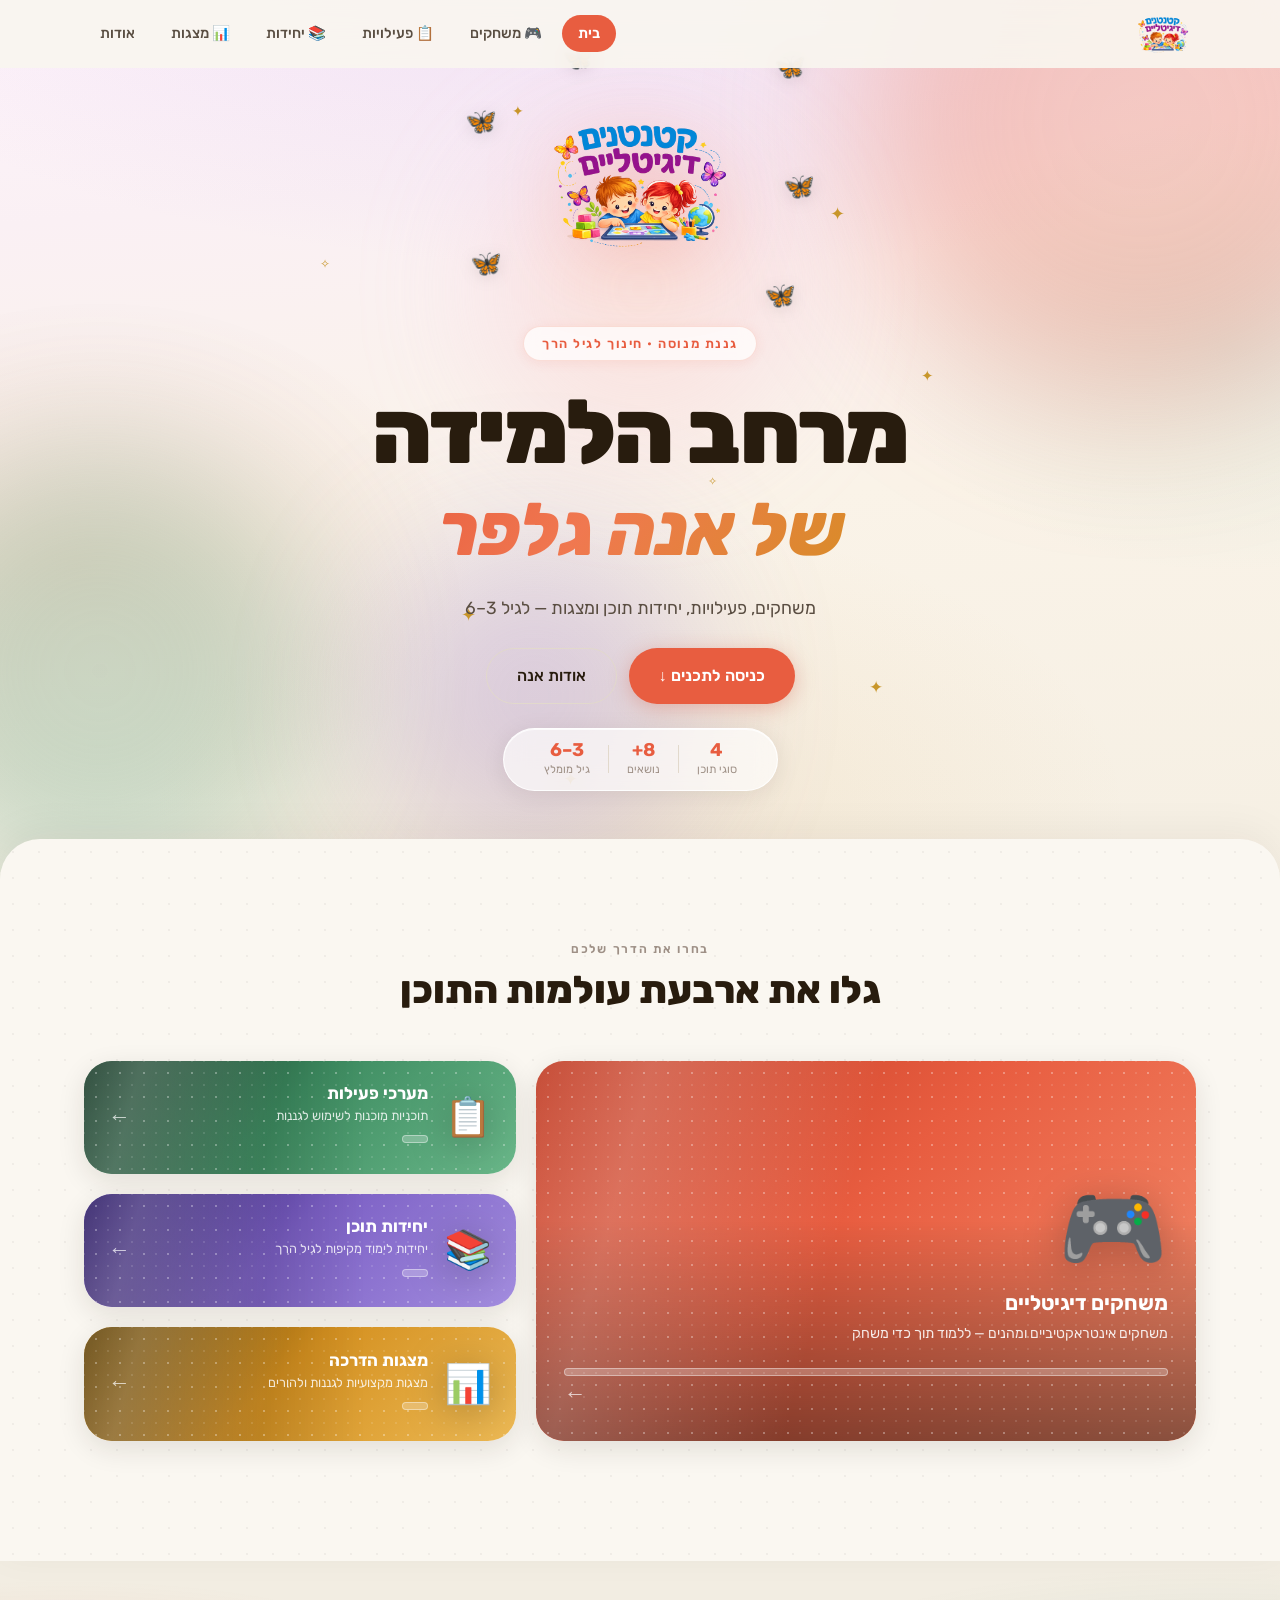
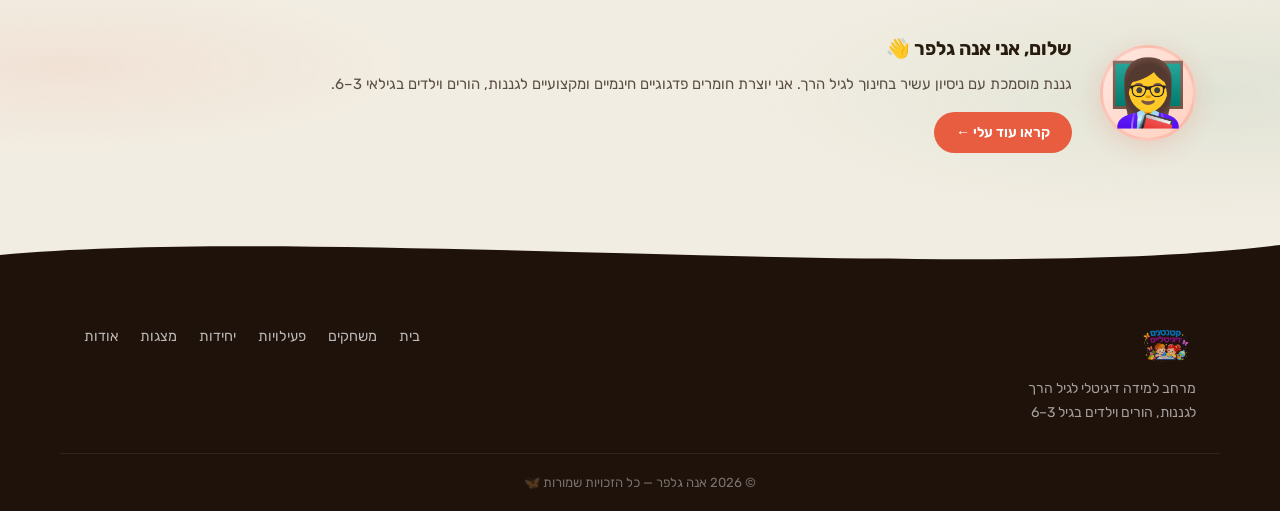
==== commit 348602be: "update project" ====
--- a/index.html
+++ b/index.html
@@ -41,25 +41,41 @@
 
     <!-- ═══════════════ HERO ═══════════════ -->
     <section class="hero" aria-label="כותרת ראשית">
-      <!-- Decorative background -->
+
+      <!-- Dreamy background blobs -->
       <div class="hero-deco" aria-hidden="true">
         <div class="blob b1"></div>
         <div class="blob b2"></div>
         <div class="blob b3"></div>
-      </div>
-
-      <!-- Butterflies -->
-      <span class="butterfly bf-1" aria-hidden="true">🦋</span>
-      <span class="butterfly bf-2" aria-hidden="true">🦋</span>
-      <span class="butterfly bf-3" aria-hidden="true">🦋</span>
-      <span class="butterfly bf-4" aria-hidden="true">🦋</span>
-      <span class="butterfly bf-5" aria-hidden="true">🦋</span>
-      <span class="butterfly bf-6" aria-hidden="true">🦋</span>
+        <div class="blob b4"></div>
+      </div>
+
+      <!-- Scattered sparkles -->
+      <div class="hero-sparkles" aria-hidden="true">
+        <span class="spark spark-1">✦</span>
+        <span class="spark spark-2">✦</span>
+        <span class="spark spark-3">✦</span>
+        <span class="spark spark-4">✦</span>
+        <span class="spark spark-5">✧</span>
+        <span class="spark spark-6">✦</span>
+        <span class="spark spark-7">✧</span>
+        <span class="spark spark-8">✦</span>
+      </div>
 
       <!-- Hero content -->
       <div class="hero-body">
-        <div class="hero-logo-wrap reveal">
-          <img src="logo.png" alt="אנה גלפר" class="hero-logo" />
+
+        <!-- Logo + butterflies orbiting it -->
+        <div class="hero-logo-cluster">
+          <span class="butterfly bf-1" aria-hidden="true">🦋</span>
+          <span class="butterfly bf-2" aria-hidden="true">🦋</span>
+          <span class="butterfly bf-3" aria-hidden="true">🦋</span>
+          <span class="butterfly bf-4" aria-hidden="true">🦋</span>
+          <span class="butterfly bf-5" aria-hidden="true">🦋</span>
+          <span class="butterfly bf-6" aria-hidden="true">🦋</span>
+          <div class="hero-logo-wrap">
+            <img src="logo.png" alt="אנה גלפר" class="hero-logo" />
+          </div>
         </div>
 
         <span class="hero-eyebrow reveal delay-1">גננת מנוסה • חינוך לגיל הרך</span>
@@ -99,7 +115,7 @@
       <!-- Wave -->
       <div class="hero-wave" aria-hidden="true">
         <svg viewBox="0 0 1440 80" preserveAspectRatio="none" xmlns="http://www.w3.org/2000/svg">
-          <path d="M0,40 C240,80 480,0 720,40 C960,80 1200,0 1440,40 L1440,80 L0,80 Z" fill="#F9F6EF"/>
+          <path d="M0,40 C240,80 480,0 720,40 C960,80 1200,0 1440,40 L1440,80 L0,80 Z" fill="#FAF7F1"/>
         </svg>
       </div>
     </section>
--- a/style.css
+++ b/style.css
@@ -10,57 +10,68 @@
    1. CSS CUSTOM PROPERTIES
 ══════════════════════════════════════════ */
 :root {
-  /* Brand colours */
-  --coral:          #D15B47;
-  --coral-dark:     #B84133;
-  --coral-soft:     #FDF1EF;
-  --sage:           #457A5A;
-  --sage-dark:      #2F5940;
-  --sage-soft:      #EEF6F1;
-  --lavender:       #7B6EA8;
-  --lavender-dark:  #5D4F90;
-  --lavender-soft:  #F2EFF9;
-  --amber:          #B8862C;
-  --amber-dark:     #8F6418;
-  --amber-soft:     #FBF4E2;
+  /* Brand colours — vivid, warm, magical */
+  --coral:          #E85D40;
+  --coral-dark:     #C43F22;
+  --coral-soft:     #FFF0EC;
+  --sage:           #3D8B60;
+  --sage-dark:      #27623F;
+  --sage-soft:      #EBF6EF;
+  --lavender:       #7B5FC4;
+  --lavender-dark:  #5B3FA8;
+  --lavender-soft:  #F0ECFB;
+  --amber:          #D49020;
+  --amber-dark:     #A86C0A;
+  --amber-soft:     #FBF3DF;
+  --mint:           #35B5A2;
+  --mint-dark:      #1F8E7C;
+  --mint-soft:      #E6F7F5;
 
   /* Neutrals */
   --white:   #FFFFFF;
   --ivory:   #FFFEFB;
-  --bg:      #F9F6EF;
+  --bg:      #FAF7F1;
   --bg-2:    #F2EDE2;
-  --text:    #2E2318;
+  --text:    #281C0E;
   --text-2:  #5A4E42;
   --text-3:  #9E9086;
   --border:  #E2D9CC;
 
+  /* Glow tokens */
+  --glow-coral:    0 20px 60px rgba(232,93,64,.30);
+  --glow-sage:     0 20px 60px rgba(61,139,96,.26);
+  --glow-lavender: 0 20px 60px rgba(123,95,196,.26);
+  --glow-amber:    0 20px 60px rgba(212,144,32,.26);
+
   /* Page-level theme tokens (default = coral / home & games) */
-  --page-color:      #D15B47;
-  --page-color-dark: #B84133;
-  --page-color-soft: #FDF1EF;
-  --page-gradient:   linear-gradient(135deg, #D15B47, #E8896F);
+  --page-color:      #E85D40;
+  --page-color-dark: #C43F22;
+  --page-color-soft: #FFF0EC;
+  --page-gradient:   linear-gradient(135deg, #E85D40, #F58B6A);
 
   /* Shape & shadow */
-  --radius:    14px;
-  --radius-lg: 22px;
-  --shadow-sm: 0 2px 8px rgba(46,35,24,.07);
-  --shadow:    0 6px 24px rgba(46,35,24,.11);
-  --shadow-lg: 0 16px 48px rgba(46,35,24,.16);
+  --radius:    16px;
+  --radius-lg: 28px;
+  --radius-xl: 40px;
+  --shadow-sm: 0 2px 12px rgba(40,28,14,.07);
+  --shadow:    0 8px 28px rgba(40,28,14,.11);
+  --shadow-lg: 0 20px 56px rgba(40,28,14,.16);
+  --shadow-xl: 0 32px 80px rgba(40,28,14,.20);
 
   /* Transitions */
   --t-fast: 160ms ease;
-  --t-base: 280ms cubic-bezier(.34,1.56,.64,1);
-  --t-slow: 440ms cubic-bezier(.34,1.56,.64,1);
+  --t-base: 300ms cubic-bezier(.34,1.56,.64,1);
+  --t-slow: 460ms cubic-bezier(.34,1.56,.64,1);
 
   /* Header height */
   --hdr-h: 68px;
 }
 
 /* ── Per-page theme overrides ── */
-body[data-page="activities"]    { --page-color:#457A5A; --page-color-dark:#2F5940; --page-color-soft:#EEF6F1; --page-gradient:linear-gradient(135deg,#457A5A,#6BAD86); }
-body[data-page="units"]         { --page-color:#7B6EA8; --page-color-dark:#5D4F90; --page-color-soft:#F2EFF9; --page-gradient:linear-gradient(135deg,#7B6EA8,#A898D8); }
-body[data-page="presentations"] { --page-color:#B8862C; --page-color-dark:#8F6418; --page-color-soft:#FBF4E2; --page-gradient:linear-gradient(135deg,#B8862C,#D4A853); }
-body[data-page="about"]         { --page-color:#D15B47; --page-color-dark:#B84133; --page-color-soft:#FDF1EF; --page-gradient:linear-gradient(135deg,#D15B47,#E8896F); }
+body[data-page="activities"]    { --page-color:#3D8B60; --page-color-dark:#27623F; --page-color-soft:#EBF6EF; --page-gradient:linear-gradient(135deg,#27623F,#3D8B60,#72B88A); }
+body[data-page="units"]         { --page-color:#7B5FC4; --page-color-dark:#5B3FA8; --page-color-soft:#F0ECFB; --page-gradient:linear-gradient(135deg,#4A2E9C,#7B5FC4,#A892E0); }
+body[data-page="presentations"] { --page-color:#D49020; --page-color-dark:#A86C0A; --page-color-soft:#FBF3DF; --page-gradient:linear-gradient(135deg,#A86C0A,#D49020,#EDB84A); }
+body[data-page="about"]         { --page-color:#E85D40; --page-color-dark:#C43F22; --page-color-soft:#FFF0EC; --page-gradient:linear-gradient(135deg,#C43F22,#E85D40,#F58B6A); }
 
 /* ══════════════════════════════════════════
    2. RESET & BASE
@@ -293,9 +304,14 @@
   align-items: center;
   justify-content: center;
   overflow: hidden;
-  background: linear-gradient(155deg, #FDF1EF 0%, #FAF0E6 42%, #F9F6EF 100%);
+  background:
+    radial-gradient(ellipse 120% 65% at 50% -8%,  rgba(195,155,230,.24) 0%, transparent 58%),
+    radial-gradient(ellipse 60%  55% at 6%   62%,  rgba(232,93,64,.13)   0%, transparent 52%),
+    radial-gradient(ellipse 55%  50% at 96%  38%,  rgba(53,181,162,.11)  0%, transparent 50%),
+    radial-gradient(ellipse 70%  60% at 50%  90%,  rgba(212,144,32,.09)  0%, transparent 55%),
+    linear-gradient(175deg, #FEF4FB 0%, #FAF0F4 22%, #FAF3E8 55%, #F5EFE3 100%);
   padding-top: var(--hdr-h);
-  padding-bottom: 100px;
+  padding-bottom: 120px;
 }
 
 /* Blobs */
@@ -303,39 +319,70 @@
 .blob {
   position: absolute;
   border-radius: 50%;
-  filter: blur(72px);
-  opacity: .26;
-}
-.b1 { width: 520px; height: 520px; background: #E8896F; top: -140px; right: -120px; }
-.b2 { width: 380px; height: 380px; background: #C8D8A0; bottom: 40px; left: -100px; }
-.b3 { width: 260px; height: 260px; background: #B8A4D4; top: 42%; left: 32%; }
-
-/* RTL-safe blob positions using logical properties */
-[dir="rtl"] .b1 { right: -120px; left: auto; }
-[dir="rtl"] .b2 { left: -100px; right: auto; }
-
-/* Butterflies */
+  filter: blur(80px);
+  opacity: .34;
+  animation: blobDrift 14s ease-in-out infinite alternate;
+}
+.b1 { width: 560px; height: 560px; background: radial-gradient(circle, #F5A07E 0%, #E85D40 65%); top: -160px; right: -140px; animation-duration: 13s; }
+.b2 { width: 420px; height: 420px; background: radial-gradient(circle, #A8D5C0 0%, #3D8B60 65%); bottom: 30px; left: -110px; animation-duration: 11s; animation-delay: -4s; }
+.b3 { width: 300px; height: 300px; background: radial-gradient(circle, #D0B8F0 0%, #7B5FC4 65%); top: 60%; left: 30%; animation-duration: 16s; animation-delay: -8s; }
+/* b4: warm aura behind the logo, centered */
+.b4 { width: 360px; height: 360px; background: radial-gradient(circle, rgba(255,220,185,.85) 0%, rgba(245,190,215,.55) 50%, transparent 75%); top: 12%; left: 50%; margin-left: -180px; filter: blur(60px); opacity: .55; animation-duration: 22s; animation-delay: -10s; }
+
+/* RTL-safe blob positions */
+[dir="rtl"] .b1 { right: -140px; left: auto; }
+[dir="rtl"] .b2 { left: -110px; right: auto; }
+
+@keyframes blobDrift {
+  0%   { transform: translate(0, 0) scale(1); }
+  33%  { transform: translate(28px, -22px) scale(1.04); }
+  66%  { transform: translate(-18px, 16px) scale(0.97); }
+  100% { transform: translate(14px, 32px) scale(1.02); }
+}
+
+/* Sparkles */
+.hero-sparkles { position: absolute; inset: 0; pointer-events: none; z-index: 1; }
+.spark {
+  position: absolute;
+  font-size: 1.1rem;
+  animation: sparkTwinkle 3.2s ease-in-out infinite;
+  user-select: none;
+  color: #C8962A;
+}
+.spark-1 { top: 22%; right: 34%; animation-delay: 0s; }
+.spark-2 { top: 11%; left:  40%; animation-delay: .65s; font-size: .85rem; }
+.spark-3 { top: 40%; right: 27%; animation-delay: 1.3s; font-size: .95rem; }
+.spark-4 { top: 66%; left:  36%; animation-delay: 1.9s; }
+.spark-5 { top: 28%; left:  25%; animation-delay: .35s; font-size: .75rem; }
+.spark-6 { top: 74%; right: 31%; animation-delay: 2.5s; font-size: 1.05rem; }
+.spark-7 { top: 52%; right: 44%; animation-delay: 1.0s; font-size: .7rem; }
+.spark-8 { top: 84%; left:  44%; animation-delay: 1.6s; }
+
+@keyframes sparkTwinkle {
+  0%, 100% { opacity: 0;   transform: scale(0.4) rotate(0deg); }
+  40%       { opacity: .9; transform: scale(1.3) rotate(18deg); }
+  60%       { opacity: .7; transform: scale(1.0) rotate(-8deg); }
+}
+
+/* Butterflies (base — actual positions set per context via hero-logo-cluster) */
 .butterfly {
   position: absolute;
   font-size: 1.6rem;
   animation: flutterFloat 6s ease-in-out infinite;
   pointer-events: none;
   user-select: none;
-}
-.bf-1 { top: 14%; right: 11%;  animation-delay: 0s;   animation-duration: 6.2s; }
-.bf-2 { top: 28%; left:  8%;   animation-delay: .9s;  animation-duration: 7.1s; }
-.bf-3 { top: 58%; right: 17%;  animation-delay: 1.5s; animation-duration: 5.8s; }
-.bf-4 { top: 74%; left:  13%;  animation-delay: 2.1s; animation-duration: 6.6s; }
-.bf-5 { top: 19%; left:  22%;  animation-delay: .4s;  animation-duration: 7.3s; }
-.bf-6 { top: 48%; right:  6%;  animation-delay: 2.7s; animation-duration: 5.4s; }
+  filter: drop-shadow(0 2px 8px rgba(0,0,0,.10));
+}
 
 @keyframes flutterFloat {
-  0%, 100% { transform: translateY(0)     rotate(-4deg) scale(1);    }
-  30%       { transform: translateY(-18px) rotate(4deg)  scale(1.05); }
-  60%       { transform: translateY(-8px)  rotate(-2deg) scale(.97);  }
-}
-
-/* Hero body */
+  0%   { transform: translateY(0)     translateX(0)     rotate(-4deg) scale(1);    }
+  25%  { transform: translateY(-24px) translateX(9px)   rotate(6deg)  scale(1.07); }
+  50%  { transform: translateY(-12px) translateX(-6px)  rotate(-2deg) scale(0.96); }
+  75%  { transform: translateY(-20px) translateX(4px)   rotate(4deg)  scale(1.03); }
+  100% { transform: translateY(0)     translateX(0)     rotate(-4deg) scale(1);    }
+}
+
+/* Hero body — open, airy, no glass */
 .hero-body {
   position: relative;
   z-index: 2;
@@ -343,22 +390,86 @@
   flex-direction: column;
   align-items: center;
   text-align: center;
-  gap: 22px;
-  max-width: 700px;
-  padding-inline: 24px;
-}
+  gap: 20px;
+  max-width: 680px;
+  padding-inline: 28px;
+}
+
+/* Logo cluster — wraps logo + orbiting butterflies */
+.hero-logo-cluster {
+  position: relative;
+  width: 230px;
+  height: 230px;
+  display: flex;
+  align-items: center;
+  justify-content: center;
+  flex-shrink: 0;
+  margin-bottom: 8px;
+}
+
+/* Butterflies orbit the logo — override hero-level positions */
+.hero-logo-cluster .butterfly {
+  position: absolute;
+  font-size: 1.6rem;
+  z-index: 3;
+}
+.hero-logo-cluster .bf-1 { top: -10%;  right: -22%; animation-duration: 6.2s; animation-delay: 0s; }
+.hero-logo-cluster .bf-2 { top:  14%;  left:  -26%; animation-duration: 7.4s; animation-delay: .9s; }
+.hero-logo-cluster .bf-3 { bottom: -8%; right: -18%; animation-duration: 5.8s; animation-delay: 1.5s; }
+.hero-logo-cluster .bf-4 { bottom:  6%; left:  -24%; animation-duration: 6.9s; animation-delay: 2.1s; }
+.hero-logo-cluster .bf-5 { top: -14%;  left:   16%; animation-duration: 7.6s; animation-delay: .4s; }
+.hero-logo-cluster .bf-6 { top:  42%;  right:  -26%; animation-duration: 5.4s; animation-delay: 2.7s; }
 
 /* Logo */
-.hero-logo-wrap { position: relative; display: inline-block; margin-bottom: 4px; }
+.hero-logo-wrap { position: relative; display: inline-block; }
+
+/* Soft halo rings behind logo */
+.hero-logo-wrap::before {
+  content: '';
+  position: absolute;
+  inset: -28px;
+  border-radius: 50%;
+  background: radial-gradient(circle, rgba(255,200,175,.55) 20%, rgba(210,160,235,.25) 65%, transparent 100%);
+  animation: ringPulse 4s ease-in-out 1.4s infinite;
+  opacity: 0;
+  animation-fill-mode: forwards;
+}
+.hero-logo-wrap::after {
+  content: '';
+  position: absolute;
+  inset: -16px;
+  border-radius: 50%;
+  border: 1.5px solid rgba(232,93,64,.20);
+  animation: ringPulse 4s ease-in-out 1.8s infinite reverse;
+  opacity: 0;
+  animation-fill-mode: forwards;
+}
+@keyframes ringPulse {
+  0%        { opacity: 0; transform: scale(.92); }
+  20%       { opacity: 1; }
+  50%       { transform: scale(1.08); opacity: .7; }
+  100%      { transform: scale(.92); opacity: 0; }
+}
+
 .hero-logo {
-  height: 96px;
+  position: relative;
+  z-index: 1;
+  height: 152px;
   width: auto;
-  animation: logoBob 4s ease-in-out infinite;
-  filter: drop-shadow(0 8px 24px rgba(209,91,71,.25));
+  opacity: 0;
+  filter: drop-shadow(0 14px 40px rgba(232,93,64,.32));
+  animation:
+    logoEntrance 1.1s cubic-bezier(.34,1.56,.64,1) .35s forwards,
+    logoBob      5s   ease-in-out                  1.6s infinite;
+}
+@keyframes logoEntrance {
+  from { opacity: 0; transform: scale(.68) translateY(26px); }
+  to   { opacity: 1; transform: scale(1)   translateY(0); }
 }
 @keyframes logoBob {
-  0%, 100% { transform: translateY(0); }
-  50%       { transform: translateY(-10px); }
+  0%, 100% { transform: translateY(0);     }
+  40%       { transform: translateY(-13px); }
+  70%       { transform: translateY(-5px);  }
 }
 
 /* Eyebrow */
@@ -368,10 +479,13 @@
   letter-spacing: .12em;
   text-transform: uppercase;
   color: var(--coral);
-  background: var(--coral-soft);
-  padding: 5px 16px;
+  background: rgba(255,255,255,.72);
+  backdrop-filter: blur(8px);
+  -webkit-backdrop-filter: blur(8px);
+  padding: 6px 18px;
   border-radius: 100px;
-  border: 1px solid rgba(209,91,71,.15);
+  border: 1px solid rgba(232,93,64,.18);
+  box-shadow: 0 2px 12px rgba(232,93,64,.10);
 }
 
 /* Heading */
@@ -382,15 +496,20 @@
   line-height: 1.15;
 }
 .hero-h1-line {
-  font-size: clamp(2.4rem, 6vw, 4rem);
+  font-size: clamp(3rem, 7.8vw, 5.6rem);
+  font-weight: 900;
+  color: var(--text);
+  letter-spacing: -.02em;
+}
+.hero-h1-accent {
+  font-size: clamp(2.5rem, 6.2vw, 4.6rem);
   font-weight: 800;
-  color: var(--text);
-}
-.hero-h1-accent {
-  font-size: clamp(2rem, 5vw, 3.4rem);
-  font-weight: 700;
   font-style: italic;
-  color: var(--coral);
+  letter-spacing: -.01em;
+  background: linear-gradient(125deg, #E85D40 0%, #F07850 40%, #D49020 100%);
+  -webkit-background-clip: text;
+  -webkit-text-fill-color: transparent;
+  background-clip: text;
 }
 
 /* Subtitle */
@@ -455,17 +574,17 @@
 .hero-stats {
   display: flex;
   align-items: center;
-  background: rgba(255,255,255,.72);
-  backdrop-filter: blur(10px);
-  -webkit-backdrop-filter: blur(10px);
-  border: 1px solid rgba(255,255,255,.9);
+  background: rgba(255,255,255,.65);
+  backdrop-filter: blur(14px);
+  -webkit-backdrop-filter: blur(14px);
+  border: 1.5px solid rgba(255,255,255,.9);
   border-radius: 100px;
-  padding: 10px 20px;
-  box-shadow: var(--shadow-sm);
+  padding: 10px 22px;
+  box-shadow: 0 4px 24px rgba(40,28,14,.08), inset 0 1px 0 rgba(255,255,255,.8);
   flex-wrap: wrap;
   justify-content: center;
   gap: 0;
-  margin-top: 8px;
+  margin-top: 4px;
 }
 .hstat {
   display: flex;
@@ -491,7 +610,7 @@
   flex-shrink: 0;
 }
 
-/* Hero wave */
+/* Hero wave — fades into the portals section overlap */
 .hero-wave {
   position: absolute;
   bottom: -1px;
@@ -499,6 +618,7 @@
   right: 0;
   line-height: 0;
   pointer-events: none;
+  opacity: .5;
 }
 .hero-wave svg { width: 100%; height: 80px; display: block; }
 
@@ -506,8 +626,15 @@
    7. PORTALS SECTION  (homepage)
 ══════════════════════════════════════════ */
 .portals-section {
-  padding-block: 88px 108px;
+  position: relative;
+  z-index: 2;
+  margin-top: -72px;
+  border-radius: var(--radius-xl) var(--radius-xl) 0 0;
+  padding-block: 100px 120px;
   background: var(--bg);
+  background-image: radial-gradient(circle, rgba(40,28,14,.048) 1px, transparent 1px);
+  background-size: 26px 26px;
+  box-shadow: 0 -8px 40px rgba(40,28,14,.05);
 }
 .portals-section .sec-eyebrow {
   display: block;
@@ -551,17 +678,36 @@
   box-shadow: var(--shadow);
 }
 .portal-card:hover {
-  transform: translateY(-8px) scale(1.015);
+  transform: translateY(-10px) scale(1.018) rotate(-0.8deg);
   box-shadow: var(--shadow-lg);
 }
 .portal-card::before {
   content: '';
   position: absolute;
   inset: 0;
-  background: linear-gradient(to top, rgba(0,0,0,.36) 0%, transparent 65%);
+  background:
+    radial-gradient(circle, rgba(255,255,255,.22) 1.5px, transparent 1.5px),
+    radial-gradient(circle, rgba(255,255,255,.12) 1px,   transparent 1px),
+    linear-gradient(to top, rgba(0,0,0,.44) 0%, transparent 58%);
+  background-size: 24px 24px, 12px 12px, 100% 100%;
+  background-position: 0 0, 6px 6px, 0 0;
   pointer-events: none;
   border-radius: inherit;
 }
+/* Shimmer effect */
+.portal-card::after {
+  content: '';
+  position: absolute;
+  inset: 0;
+  background: linear-gradient(105deg, transparent 35%, rgba(255,255,255,.22) 50%, transparent 65%);
+  background-size: 220% 100%;
+  background-position: -100% 0;
+  border-radius: inherit;
+  pointer-events: none;
+  transition: background-position 550ms ease;
+}
+.portal-card:hover::after { background-position: 180% 0; }
+
 .portal-card > * { position: relative; z-index: 1; }
 
 /* XL (featured) card */
@@ -587,28 +733,38 @@
   padding: 20px 24px;
 }
 .portals-stack .portal-card::before {
-  background: linear-gradient(to left, rgba(0,0,0,.28) 0%, transparent 70%);
+  background:
+    radial-gradient(circle, rgba(255,255,255,.22) 1.5px, transparent 1.5px),
+    radial-gradient(circle, rgba(255,255,255,.12) 1px, transparent 1px),
+    linear-gradient(to left, rgba(0,0,0,.32) 0%, transparent 65%);
+  background-size: 24px 24px, 12px 12px, 100% 100%;
+  background-position: 0 0, 6px 6px, 0 0;
 }
 [dir="rtl"] .portals-stack .portal-card::before {
-  background: linear-gradient(to right, rgba(0,0,0,.28) 0%, transparent 70%);
-}
-
-/* Colour variants */
-.portal-games { background: linear-gradient(135deg, #D15B47, #E8896F); }
-.portal-plans { background: linear-gradient(135deg, #457A5A, #6BAD86); }
-.portal-units { background: linear-gradient(135deg, #7B6EA8, #A898D8); }
-.portal-pres  { background: linear-gradient(135deg, #B8862C, #D4A853); }
+  background:
+    radial-gradient(circle, rgba(255,255,255,.22) 1.5px, transparent 1.5px),
+    radial-gradient(circle, rgba(255,255,255,.12) 1px, transparent 1px),
+    linear-gradient(to right, rgba(0,0,0,.32) 0%, transparent 65%);
+  background-size: 24px 24px, 12px 12px, 100% 100%;
+  background-position: 0 0, 6px 6px, 0 0;
+}
+
+/* Colour variants — vivid, rich, illustrated */
+.portal-games { background: linear-gradient(135deg, #BF3820 0%, #E85D40 45%, #F59070 100%); }
+.portal-plans { background: linear-gradient(135deg, #1E5035 0%, #3D8B60 45%, #6AB88A 100%); }
+.portal-units { background: linear-gradient(135deg, #3A2090 0%, #7B5FC4 45%, #A48EE0 100%); }
+.portal-pres  { background: linear-gradient(135deg, #8A5B00 0%, #D49020 45%, #EDBA55 100%); }
 
 /* Portal icon */
 .portal-icon {
-  font-size: 5rem;
+  font-size: 5.5rem;
   line-height: 1;
   display: block;
-  margin-bottom: 14px;
-  filter: drop-shadow(0 4px 14px rgba(0,0,0,.18));
+  margin-bottom: 18px;
+  filter: drop-shadow(0 6px 20px rgba(0,0,0,.25));
   transition: transform var(--t-base);
 }
-.portal-card:hover .portal-icon { transform: scale(1.1) rotate(-4deg); }
+.portal-card:hover .portal-icon { transform: scale(1.15) rotate(-5deg) translateY(-4px); }
 
 .portals-stack .portal-icon {
   font-size: 2.4rem;
@@ -660,8 +816,13 @@
    8. HOME ABOUT BAND
 ══════════════════════════════════════════ */
 .home-about-band {
-  background: var(--bg-2);
-  padding-block: 60px;
+  background:
+    radial-gradient(ellipse 60% 80% at 95% 50%, rgba(61,139,96,.10) 0%, transparent 60%),
+    radial-gradient(ellipse 50% 60% at 5%  40%, rgba(232,93,64,.08) 0%, transparent 55%),
+    var(--bg-2);
+  padding-block: 72px;
+  position: relative;
+  overflow: hidden;
 }
 .home-about-inner {
   display: flex;
@@ -670,18 +831,19 @@
   flex-wrap: wrap;
 }
 .home-about-avatar {
-  font-size: 3.6rem;
+  font-size: 4rem;
   line-height: 1;
-  background: linear-gradient(135deg, #FDF1EF, #FAE4DF);
+  background: linear-gradient(135deg, #FFE8E0 0%, #FFD0C0 100%);
   border-radius: 50%;
-  width: 88px;
-  height: 88px;
+  width: 96px;
+  height: 96px;
   display: flex;
   align-items: center;
   justify-content: center;
   flex-shrink: 0;
-  border: 3px solid rgba(209,91,71,.18);
-  box-shadow: 0 4px 18px rgba(209,91,71,.15);
+  border: 3px solid rgba(232,93,64,.20);
+  box-shadow: 0 6px 24px rgba(232,93,64,.18);
+  animation: avatarBreathe 4.5s ease-in-out infinite;
 }
 .home-about-text { flex: 1; min-width: 220px; }
 .home-about-text h2 {
@@ -715,7 +877,7 @@
 ══════════════════════════════════════════ */
 .page-banner {
   background: var(--page-gradient);
-  padding-top: calc(var(--hdr-h) + 52px);
+  padding-top: calc(var(--hdr-h) + 60px);
   padding-bottom: 0;
   position: relative;
   overflow: hidden;
@@ -725,7 +887,12 @@
   content: '';
   position: absolute;
   inset: 0;
-  background: radial-gradient(ellipse at 60% 0%, rgba(255,255,255,.18) 0%, transparent 70%);
+  background:
+    radial-gradient(ellipse 70% 55% at 50% -10%, rgba(255,255,255,.22) 0%, transparent 65%),
+    radial-gradient(circle, rgba(255,255,255,.18) 1.5px, transparent 1.5px),
+    radial-gradient(circle, rgba(255,255,255,.10) 1px,   transparent 1px);
+  background-size: 100% 100%, 26px 26px, 13px 13px;
+  background-position: 0 0, 0 0, 6px 6px;
   pointer-events: none;
 }
 
@@ -961,11 +1128,54 @@
 /* ══════════════════════════════════════════
    11. RESOURCE CARDS
 ══════════════════════════════════════════ */
+/* Cards grid — now a block container;
+   the actual grid lives in .cards-group-grid (supports grouped layout) */
 #cardsGrid {
+  display: block;
+}
+
+/* ── Flat list (no groups): direct grid ── */
+.cards-group-grid {
   display: grid;
   grid-template-columns: repeat(auto-fill, minmax(280px, 1fr));
   gap: 20px;
 }
+
+/* ── Grouped layout ── */
+.cards-group {
+  margin-bottom: 48px;
+}
+.cards-group:last-child {
+  margin-bottom: 0;
+}
+.cards-group-heading {
+  font-size: 1.2rem;
+  font-weight: 700;
+  color: var(--text);
+  margin-bottom: 20px;
+  padding-bottom: 10px;
+  border-bottom: 2px solid var(--page-color);
+}
+
+/* ── Loading state ── */
+.loading-state {
+  display: flex;
+  flex-direction: column;
+  align-items: center;
+  gap: 16px;
+  padding: 80px 24px;
+  text-align: center;
+  color: var(--text-muted);
+}
+.loading-spinner {
+  width: 36px;
+  height: 36px;
+  border: 3px solid var(--border);
+  border-top-color: var(--page-color);
+  border-radius: 50%;
+  animation: spin 0.8s linear infinite;
+}
+@keyframes spin { to { transform: rotate(360deg); } }
 
 .rcard {
   background: var(--white);
@@ -979,10 +1189,16 @@
   transition: transform var(--t-base), box-shadow var(--t-base), border-color var(--t-fast);
 }
 .rcard:hover {
-  transform: translateY(-8px) rotate(-1deg) scale(1.01);
+  transform: translateY(-10px) rotate(-1.2deg) scale(1.015);
   box-shadow: var(--shadow-lg);
   border-color: transparent;
 }
+
+/* Type-specific coloured glow */
+.rcard[data-type="משחק דיגיטלי"]:hover { box-shadow: 0 18px 52px rgba(209,91,71,.28); }
+.rcard[data-type="מערך פעילות"]:hover  { box-shadow: 0 18px 52px rgba(69,122,90,.25); }
+.rcard[data-type="יחידת תוכן"]:hover   { box-shadow: 0 18px 52px rgba(123,110,168,.25); }
+.rcard[data-type="מצגת הדרכה"]:hover  { box-shadow: 0 18px 52px rgba(184,134,44,.25); }
 .rcard:focus {
   outline: 3px solid var(--page-color);
   outline-offset: 2px;
@@ -991,33 +1207,60 @@
 /* Thumbnail */
 .rcard-thumb {
   width: 100%;
-  aspect-ratio: 16 / 9;
+  aspect-ratio: 4 / 3;
   overflow: hidden;
   background: var(--bg-2);
   display: flex;
   align-items: center;
   justify-content: center;
   flex-shrink: 0;
+  position: relative;
 }
 .rcard-thumb img {
   width: 100%;
   height: 100%;
   object-fit: cover;
-  transition: transform 400ms ease;
-}
-.rcard:hover .rcard-thumb img { transform: scale(1.06); }
+  transition: transform 420ms ease;
+}
+.rcard:hover .rcard-thumb img { transform: scale(1.08); }
 
 .rcard-emoji {
-  font-size: 3.2rem;
+  font-size: 3.8rem;
   line-height: 1;
   user-select: none;
-}
-
-/* Per-type thumb backgrounds */
-.rcard[data-type="משחק דיגיטלי"] .rcard-thumb { background: linear-gradient(135deg, #FDF1EF, #FBDDD7); }
-.rcard[data-type="מערך פעילות"]  .rcard-thumb { background: linear-gradient(135deg, #EEF6F1, #D4EDD9); }
-.rcard[data-type="יחידת תוכן"]   .rcard-thumb { background: linear-gradient(135deg, #F2EFF9, #E0D9F5); }
-.rcard[data-type="מצגת הדרכה"]  .rcard-thumb { background: linear-gradient(135deg, #FBF4E2, #F2E2B0); }
+  filter: drop-shadow(0 4px 12px rgba(0,0,0,.14));
+  transition: transform var(--t-base);
+  transform: rotate(-4deg);
+  position: relative;
+  z-index: 1;
+}
+.rcard:hover .rcard-emoji { transform: rotate(4deg) scale(1.15); }
+
+/* Per-type thumb backgrounds — illustrated feel with blobs */
+.rcard[data-type="משחק דיגיטלי"] .rcard-thumb {
+  background:
+    radial-gradient(ellipse 60% 50% at 25% 40%, rgba(232,93,64,.30) 0%, transparent 65%),
+    radial-gradient(ellipse 50% 60% at 80% 65%, rgba(240,120,80,.22) 0%, transparent 60%),
+    #FFF2EE;
+}
+.rcard[data-type="מערך פעילות"]  .rcard-thumb {
+  background:
+    radial-gradient(ellipse 60% 50% at 30% 40%, rgba(61,139,96,.28) 0%, transparent 65%),
+    radial-gradient(ellipse 50% 60% at 75% 70%, rgba(106,184,138,.20) 0%, transparent 60%),
+    #EEF7F1;
+}
+.rcard[data-type="יחידת תוכן"]   .rcard-thumb {
+  background:
+    radial-gradient(ellipse 60% 50% at 30% 40%, rgba(123,95,196,.28) 0%, transparent 65%),
+    radial-gradient(ellipse 50% 60% at 75% 65%, rgba(164,142,224,.20) 0%, transparent 60%),
+    #F0EDFB;
+}
+.rcard[data-type="מצגת הדרכה"]  .rcard-thumb {
+  background:
+    radial-gradient(ellipse 60% 50% at 30% 40%, rgba(212,144,32,.28) 0%, transparent 65%),
+    radial-gradient(ellipse 50% 60% at 75% 65%, rgba(237,184,85,.22) 0%, transparent 60%),
+    #FBF5E0;
+}
 
 /* Card body */
 .rcard-body {
@@ -1043,10 +1286,10 @@
   font-weight: 600;
   white-space: nowrap;
 }
-.rtag-games { background: #FDF1EF; color: #B84133; }
-.rtag-plans { background: #EEF6F1; color: #2F5940; }
-.rtag-units { background: #F2EFF9; color: #5D4F90; }
-.rtag-pres  { background: #FBF4E2; color: #8F6418; }
+.rtag-games { background: #FFF0EC; color: #C43F22; }
+.rtag-plans { background: #EBF6EF; color: #27623F; }
+.rtag-units { background: #F0ECFB; color: #5B3FA8; }
+.rtag-pres  { background: #FBF3DF; color: #A86C0A; }
 .rtag-topic { background: var(--bg-2); color: var(--text-2); }
 .rtag-age   { background: #EEF2F8; color: #3A5A7A; }
 
@@ -1081,10 +1324,10 @@
   color: var(--white);
 }
 .rcard-btn:hover { filter: brightness(1.08); transform: translateY(-2px); }
-.rcard-btn-games { background: var(--coral);    }
-.rcard-btn-plans { background: var(--sage);     }
-.rcard-btn-units { background: var(--lavender); }
-.rcard-btn-pres  { background: var(--amber);    }
+.rcard-btn-games { background: linear-gradient(135deg, var(--coral-dark), var(--coral)); }
+.rcard-btn-plans { background: linear-gradient(135deg, var(--sage-dark),     var(--sage)); }
+.rcard-btn-units { background: linear-gradient(135deg, var(--lavender-dark), var(--lavender)); }
+.rcard-btn-pres  { background: linear-gradient(135deg, var(--amber-dark),    var(--amber)); }
 
 /* Search highlight */
 mark.search-mark {
@@ -1145,6 +1388,11 @@
   font-size: 5rem;
   box-shadow: 0 12px 40px rgba(209,91,71,.25);
   border: 4px solid rgba(255,255,255,.85);
+  animation: avatarBreathe 4.5s ease-in-out infinite;
+}
+@keyframes avatarBreathe {
+  0%, 100% { transform: scale(1);    box-shadow: 0 12px 40px rgba(209,91,71,.25); }
+  50%       { transform: scale(1.05); box-shadow: 0 20px 56px rgba(209,91,71,.38); }
 }
 .about-tags {
   display: flex;
@@ -1327,6 +1575,10 @@
 @media (max-width: 768px) {
   :root { --hdr-h: 60px; }
 
+  .hero-logo-cluster { width: 185px; height: 185px; }
+  .hero-logo { height: 104px; }
+  .portals-section { margin-top: -40px; border-radius: 28px 28px 0 0; }
+
   .hdr-nav    { display: none; }
   .hdr-burger { display: flex; }
   .hdr-mobile { display: flex; }
@@ -1359,7 +1611,7 @@
   .portal-xl { min-height: 220px; }
   .portal-card { padding: 20px; }
 
-  #cardsGrid { grid-template-columns: 1fr; }
+  .cards-group-grid { grid-template-columns: 1fr; }
 
   .hero-stats { flex-direction: column; gap: 4px; border-radius: var(--radius); padding: 14px 20px; }
   .hstat-sep  { width: 60%; height: 1px; }
@@ -1372,6 +1624,9 @@
 @media (max-width: 480px) {
   .hero-btns { flex-direction: column; align-items: stretch; }
   .btn-primary, .btn-ghost { justify-content: center; }
+  .hero-logo-cluster { width: 155px; height: 155px; }
+  .hero-logo { height: 84px; }
+  .hero-logo-cluster .butterfly { font-size: 1.2rem; }
   .filter-area { padding: 16px; }
   .topic-pills-wrap { gap: 6px; }
   .tpill, .pill { font-size: .78rem; padding: 5px 11px; }
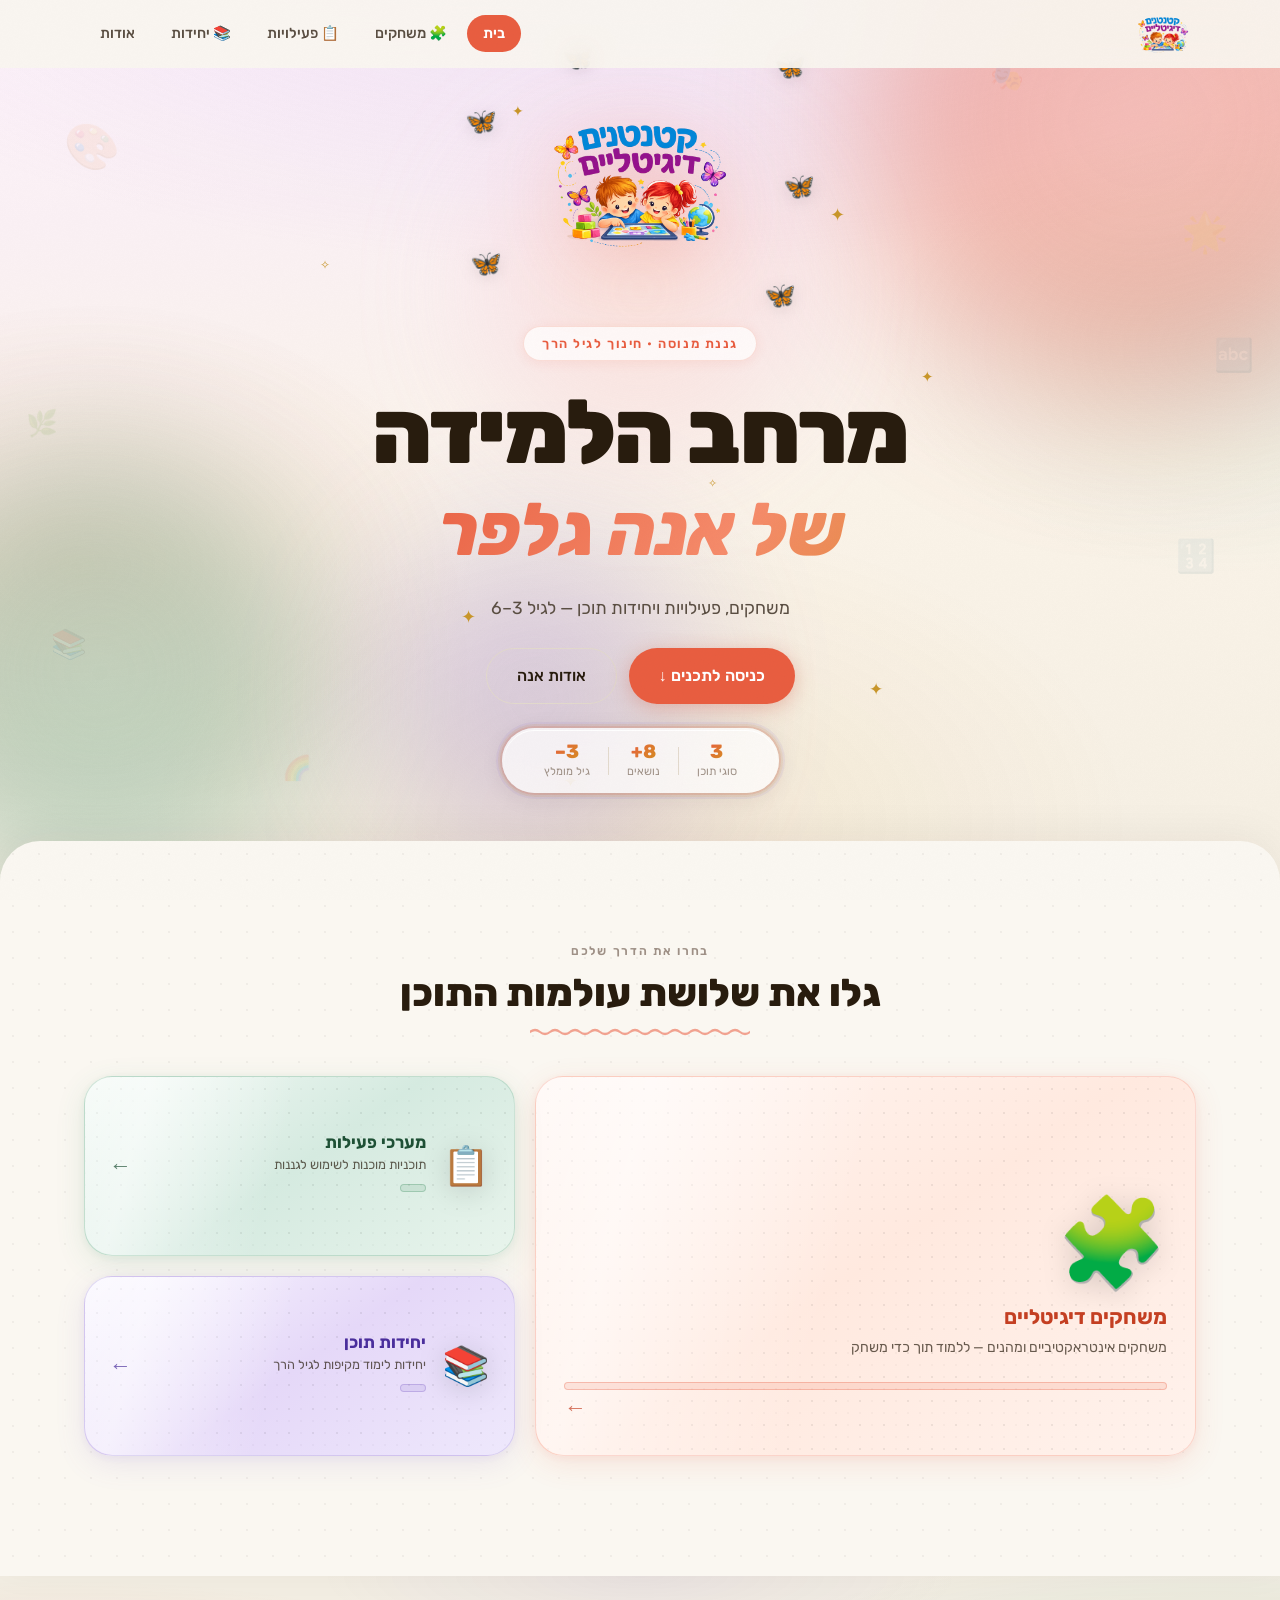
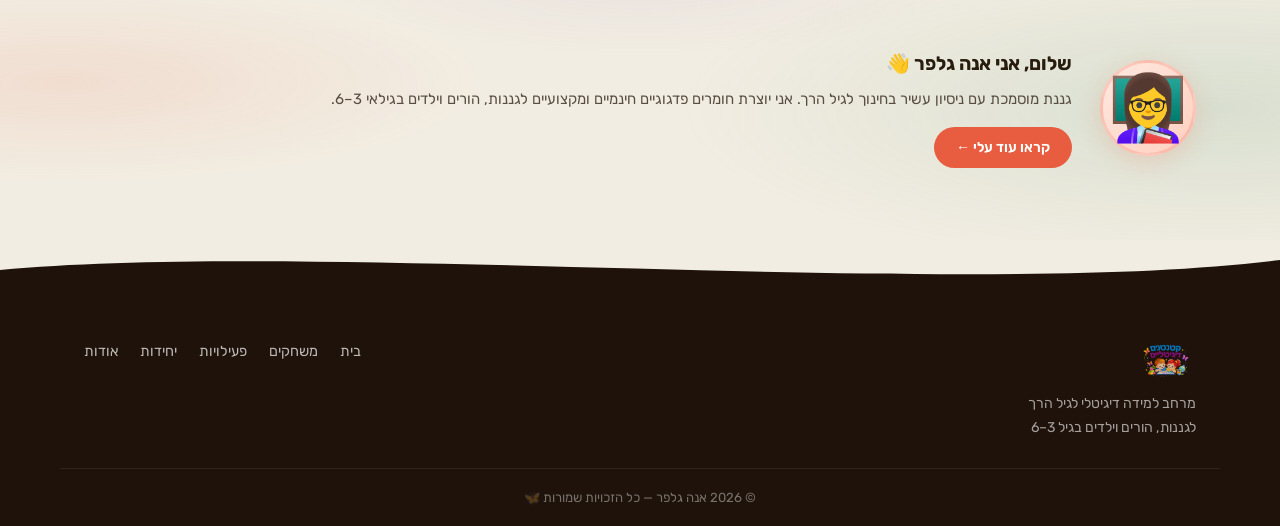
==== commit 4339078c: "fix" ====
--- a/index.html
+++ b/index.html
@@ -16,24 +16,22 @@
         <img src="logo.png" alt="אנה גלפר" class="hdr-logo" />
       </a>
       <nav class="hdr-nav" aria-label="ניווט ראשי">
-        <a href="index.html"         class="nav-link active">בית</a>
-        <a href="games.html"         class="nav-link">🎮 משחקים</a>
-        <a href="activities.html"    class="nav-link">📋 פעילויות</a>
-        <a href="units.html"         class="nav-link">📚 יחידות</a>
-        <a href="presentations.html" class="nav-link">📊 מצגות</a>
-        <a href="about.html"         class="nav-link">אודות</a>
+        <a href="index.html"      class="nav-link active">בית</a>
+        <a href="games.html"      class="nav-link">🧩 משחקים</a>
+        <a href="activities.html" class="nav-link">📋 פעילויות</a>
+        <a href="units.html"      class="nav-link">📚 יחידות</a>
+        <a href="about.html"      class="nav-link">אודות</a>
       </nav>
       <button class="hdr-burger" id="burgerBtn" aria-label="פתח תפריט" aria-expanded="false">
         <span></span><span></span><span></span>
       </button>
     </div>
     <div class="hdr-mobile" id="mobileMenu" aria-hidden="true">
-      <a href="index.html"         class="mobile-link">🏠 בית</a>
-      <a href="games.html"         class="mobile-link">🎮 משחקים דיגיטליים</a>
-      <a href="activities.html"    class="mobile-link">📋 מערכי פעילות</a>
-      <a href="units.html"         class="mobile-link">📚 יחידות תוכן</a>
-      <a href="presentations.html" class="mobile-link">📊 מצגות הדרכה</a>
-      <a href="about.html"         class="mobile-link">👩‍🏫 אודות אנה</a>
+      <a href="index.html"      class="mobile-link">🏠 בית</a>
+      <a href="games.html"      class="mobile-link">🧩 משחקים דיגיטליים</a>
+      <a href="activities.html" class="mobile-link">📋 מערכי פעילות</a>
+      <a href="units.html"      class="mobile-link">📚 יחידות תוכן</a>
+      <a href="about.html"      class="mobile-link">👩‍🏫 אודות אנה</a>
     </div>
   </header>
 
@@ -48,6 +46,18 @@
         <div class="blob b2"></div>
         <div class="blob b3"></div>
         <div class="blob b4"></div>
+      </div>
+
+      <!-- Floating educational doodles -->
+      <div class="hero-doodles" aria-hidden="true">
+        <span class="doodle">🎨</span>
+        <span class="doodle">📚</span>
+        <span class="doodle">🌟</span>
+        <span class="doodle">🔢</span>
+        <span class="doodle">🌈</span>
+        <span class="doodle">🎭</span>
+        <span class="doodle">🌿</span>
+        <span class="doodle">🔤</span>
       </div>
 
       <!-- Scattered sparkles -->
@@ -86,7 +96,7 @@
         </h1>
 
         <p class="hero-p reveal delay-3">
-          משחקים, פעילויות, יחידות תוכן ומצגות — לגיל 3–6
+          משחקים, פעילויות ויחידות תוכן — לגיל 3–6
         </p>
 
         <div class="hero-btns reveal delay-3">
@@ -96,7 +106,7 @@
 
         <div class="hero-stats reveal delay-4" aria-label="סיכום תכנים">
           <div class="hstat">
-            <span class="hstat-num">4</span>
+            <span class="hstat-num">3</span>
             <span class="hstat-lbl">סוגי תוכן</span>
           </div>
           <div class="hstat-sep" aria-hidden="true"></div>
@@ -122,14 +132,20 @@
 
     <!-- ═══════════════ PORTALS ═══════════════ -->
     <section class="portals-section" id="portals" aria-label="עולמות התוכן">
+
+      <!-- רקע וידאו שקוף — הניחו קובץ bg-video.mp4 בתיקיית האתר -->
+      <video class="portals-bg-video" autoplay muted loop playsinline aria-hidden="true">
+        <source src="bg-video.mp4" type="video/mp4" />
+      </video>
+
       <div class="container">
         <span class="sec-eyebrow reveal">בחרו את הדרך שלכם</span>
-        <span class="sec-title reveal delay-1">גלו את ארבעת עולמות התוכן</span>
+        <span class="sec-title reveal delay-1">גלו את שלושת עולמות התוכן</span>
 
         <div class="portals-bento reveal delay-2">
           <!-- XL featured card: games -->
           <a href="games.html" class="portal-card portal-xl portal-games" aria-label="משחקים דיגיטליים">
-            <span class="portal-icon" aria-hidden="true">🎮</span>
+            <span class="portal-icon" aria-hidden="true">🧩</span>
             <h3>משחקים דיגיטליים</h3>
             <p>משחקים אינטראקטיביים ומהנים — ללמוד תוך כדי משחק</p>
             <span class="portal-count" data-count-type="משחק דיגיטלי" aria-live="polite"></span>
@@ -158,15 +174,6 @@
               <span class="portal-arrow" aria-hidden="true">←</span>
             </a>
 
-            <a href="presentations.html" class="portal-card portal-pres" aria-label="מצגות הדרכה">
-              <span class="portal-icon" aria-hidden="true">📊</span>
-              <div>
-                <h3>מצגות הדרכה</h3>
-                <p>מצגות מקצועיות לגננות ולהורים</p>
-                <span class="portal-count" data-count-type="מצגת הדרכה" aria-live="polite"></span>
-              </div>
-              <span class="portal-arrow" aria-hidden="true">←</span>
-            </a>
           </div>
         </div>
       </div>
@@ -208,7 +215,6 @@
         <a href="games.html">משחקים</a>
         <a href="activities.html">פעילויות</a>
         <a href="units.html">יחידות</a>
-        <a href="presentations.html">מצגות</a>
         <a href="about.html">אודות</a>
       </nav>
     </div>
--- a/style.css
+++ b/style.css
@@ -70,7 +70,6 @@
 /* ── Per-page theme overrides ── */
 body[data-page="activities"]    { --page-color:#3D8B60; --page-color-dark:#27623F; --page-color-soft:#EBF6EF; --page-gradient:linear-gradient(135deg,#27623F,#3D8B60,#72B88A); }
 body[data-page="units"]         { --page-color:#7B5FC4; --page-color-dark:#5B3FA8; --page-color-soft:#F0ECFB; --page-gradient:linear-gradient(135deg,#4A2E9C,#7B5FC4,#A892E0); }
-body[data-page="presentations"] { --page-color:#D49020; --page-color-dark:#A86C0A; --page-color-soft:#FBF3DF; --page-gradient:linear-gradient(135deg,#A86C0A,#D49020,#EDB84A); }
 body[data-page="about"]         { --page-color:#E85D40; --page-color-dark:#C43F22; --page-color-soft:#FFF0EC; --page-gradient:linear-gradient(135deg,#C43F22,#E85D40,#F58B6A); }
 
 /* ══════════════════════════════════════════
@@ -753,7 +752,6 @@
 .portal-games { background: linear-gradient(135deg, #BF3820 0%, #E85D40 45%, #F59070 100%); }
 .portal-plans { background: linear-gradient(135deg, #1E5035 0%, #3D8B60 45%, #6AB88A 100%); }
 .portal-units { background: linear-gradient(135deg, #3A2090 0%, #7B5FC4 45%, #A48EE0 100%); }
-.portal-pres  { background: linear-gradient(135deg, #8A5B00 0%, #D49020 45%, #EDBA55 100%); }
 
 /* Portal icon */
 .portal-icon {
@@ -1198,7 +1196,6 @@
 .rcard[data-type="משחק דיגיטלי"]:hover { box-shadow: 0 18px 52px rgba(209,91,71,.28); }
 .rcard[data-type="מערך פעילות"]:hover  { box-shadow: 0 18px 52px rgba(69,122,90,.25); }
 .rcard[data-type="יחידת תוכן"]:hover   { box-shadow: 0 18px 52px rgba(123,110,168,.25); }
-.rcard[data-type="מצגת הדרכה"]:hover  { box-shadow: 0 18px 52px rgba(184,134,44,.25); }
 .rcard:focus {
   outline: 3px solid var(--page-color);
   outline-offset: 2px;
@@ -1255,13 +1252,6 @@
     radial-gradient(ellipse 50% 60% at 75% 65%, rgba(164,142,224,.20) 0%, transparent 60%),
     #F0EDFB;
 }
-.rcard[data-type="מצגת הדרכה"]  .rcard-thumb {
-  background:
-    radial-gradient(ellipse 60% 50% at 30% 40%, rgba(212,144,32,.28) 0%, transparent 65%),
-    radial-gradient(ellipse 50% 60% at 75% 65%, rgba(237,184,85,.22) 0%, transparent 60%),
-    #FBF5E0;
-}
-
 /* Card body */
 .rcard-body {
   padding: 18px 20px 20px;
@@ -1289,7 +1279,6 @@
 .rtag-games { background: #FFF0EC; color: #C43F22; }
 .rtag-plans { background: #EBF6EF; color: #27623F; }
 .rtag-units { background: #F0ECFB; color: #5B3FA8; }
-.rtag-pres  { background: #FBF3DF; color: #A86C0A; }
 .rtag-topic { background: var(--bg-2); color: var(--text-2); }
 .rtag-age   { background: #EEF2F8; color: #3A5A7A; }
 
@@ -1327,7 +1316,6 @@
 .rcard-btn-games { background: linear-gradient(135deg, var(--coral-dark), var(--coral)); }
 .rcard-btn-plans { background: linear-gradient(135deg, var(--sage-dark),     var(--sage)); }
 .rcard-btn-units { background: linear-gradient(135deg, var(--lavender-dark), var(--lavender)); }
-.rcard-btn-pres  { background: linear-gradient(135deg, var(--amber-dark),    var(--amber)); }
 
 /* Search highlight */
 mark.search-mark {
@@ -1386,6 +1374,15 @@
   align-items: center;
   justify-content: center;
   font-size: 5rem;
+  box-shadow: 0 12px 40px rgba(209,91,71,.25);
+  border: 4px solid rgba(255,255,255,.85);
+  animation: avatarBreathe 4.5s ease-in-out infinite;
+}
+.about-avatar-img {
+  width: 200px;
+  height: 200px;
+  border-radius: 50%;
+  object-fit: cover;
   box-shadow: 0 12px 40px rgba(209,91,71,.25);
   border: 4px solid rgba(255,255,255,.85);
   animation: avatarBreathe 4.5s ease-in-out infinite;
@@ -1632,3 +1629,641 @@
   .tpill, .pill { font-size: .78rem; padding: 5px 11px; }
   .btn-clear { margin-inline-start: 0; }
 }
+
+
+/* ══════════════════════════════════════════
+   EMBED MODAL
+══════════════════════════════════════════ */
+
+.embed-modal {
+  position: fixed;
+  inset: 0;
+  z-index: 1000;
+  display: flex;
+  align-items: center;
+  justify-content: center;
+  padding: 16px;
+}
+.embed-modal[hidden] { display: none; }
+
+.embed-modal-backdrop {
+  position: absolute;
+  inset: 0;
+  background: rgba(0, 0, 0, .65);
+  backdrop-filter: blur(4px);
+  cursor: pointer;
+}
+
+.embed-modal-box {
+  position: relative;
+  background: var(--white);
+  border-radius: 20px;
+  box-shadow: 0 32px 80px rgba(0, 0, 0, .35);
+  width: min(90vw, 780px);
+  max-height: 90vh;
+  display: flex;
+  flex-direction: column;
+  overflow: hidden;
+  animation: modal-in .22s ease;
+}
+
+@keyframes modal-in {
+  from { opacity: 0; transform: scale(.94) translateY(14px); }
+  to   { opacity: 1; transform: scale(1)   translateY(0);    }
+}
+
+.embed-modal-header {
+  display: flex;
+  align-items: center;
+  justify-content: space-between;
+  padding: 14px 20px;
+  border-bottom: 1px solid var(--border);
+  gap: 12px;
+  flex-shrink: 0;
+}
+
+.embed-modal-title {
+  font-size: 1.05rem;
+  font-weight: 600;
+  color: var(--text);
+  margin: 0;
+  flex: 1;
+}
+
+.embed-modal-close {
+  width: 36px;
+  height: 36px;
+  border-radius: 50%;
+  border: none;
+  background: var(--bg-2);
+  color: var(--text-2);
+  font-size: 1rem;
+  cursor: pointer;
+  display: flex;
+  align-items: center;
+  justify-content: center;
+  flex-shrink: 0;
+  transition: background .15s, color .15s;
+}
+.embed-modal-close:hover { background: var(--coral); color: var(--white); }
+
+.embed-modal-frame {
+  flex: 1;
+  aspect-ratio: 4 / 3;
+  min-height: 0;
+}
+.embed-modal-frame iframe {
+  width: 100%;
+  height: 100%;
+  border: none;
+  display: block;
+}
+
+@media (max-width: 600px) {
+  .embed-modal { align-items: flex-end; padding: 0; }
+  .embed-modal-box {
+    width: 100%;
+    border-radius: 20px 20px 0 0;
+    max-height: 88vh;
+  }
+}
+
+
+/* ══════════════════════════════════════════
+   ✦  VISUAL MAGIC — ENHANCED INTERACTIONS
+══════════════════════════════════════════ */
+
+/* ── Noise texture overlay (makes things feel organic, less AI) ── */
+body::after {
+  content: '';
+  position: fixed;
+  inset: 0;
+  background-image: url("data:image/svg+xml,%3Csvg xmlns='http://www.w3.org/2000/svg' width='200' height='200'%3E%3Cfilter id='n'%3E%3CfeTurbulence type='fractalNoise' baseFrequency='0.85' numOctaves='4' stitchTiles='stitch'/%3E%3CfeColorMatrix type='saturate' values='0'/%3E%3C/filter%3E%3Crect width='100%25' height='100%25' filter='url(%23n)'/%3E%3C/svg%3E");
+  opacity: 0.022;
+  pointer-events: none;
+  z-index: 9500;
+  mix-blend-mode: multiply;
+}
+
+/* ── Scroll progress rainbow bar ── */
+#scrollProgress {
+  position: fixed;
+  top: 0;
+  inset-inline-start: 0;
+  height: 3px;
+  width: 0%;
+  background: linear-gradient(90deg, #E85D40, #D49020, #7B5FC4, #35B5A2, #E85D40);
+  background-size: 300% 100%;
+  animation: progressRainbow 4s linear infinite;
+  z-index: 9999;
+  transition: width 60ms linear;
+  border-radius: 0 3px 3px 0;
+  box-shadow: 0 0 10px rgba(232,93,64,.5);
+}
+@keyframes progressRainbow {
+  0%   { background-position: 0% 0%; }
+  100% { background-position: 300% 0%; }
+}
+
+/* ── Scroll to top button ── */
+#scrollTop {
+  position: fixed;
+  bottom: 28px;
+  inset-inline-end: 24px;
+  width: 48px;
+  height: 48px;
+  border-radius: 50%;
+  background: linear-gradient(135deg, var(--coral), var(--coral-dark));
+  color: white;
+  border: none;
+  font-size: 1.3rem;
+  cursor: pointer;
+  z-index: 800;
+  display: flex;
+  align-items: center;
+  justify-content: center;
+  box-shadow: 0 6px 24px rgba(232,93,64,.4);
+  opacity: 0;
+  transform: translateY(20px) scale(0.8);
+  transition: opacity 300ms ease, transform 300ms cubic-bezier(.34,1.56,.64,1), filter 150ms ease;
+  pointer-events: none;
+}
+#scrollTop.visible {
+  opacity: 1;
+  transform: translateY(0) scale(1);
+  pointer-events: auto;
+}
+#scrollTop:hover { filter: brightness(1.14); transform: translateY(-4px) scale(1.08); }
+
+/* ── Cursor sparkle ── */
+.cursor-spark {
+  position: fixed;
+  pointer-events: none;
+  z-index: 9998;
+  user-select: none;
+  line-height: 1;
+  font-style: normal;
+  animation: cursorSparkFly 0.8s ease-out forwards;
+  transform-origin: center;
+}
+@keyframes cursorSparkFly {
+  0%   { opacity: 1;   transform: translate(-50%, -50%) scale(1.3) rotate(0deg); }
+  100% { opacity: 0;   transform: translate(calc(-50% + var(--dx,0px)), calc(-50% + var(--dy,-50px))) scale(0.1) rotate(120deg); }
+}
+
+/* ── Animated gradient on hero accent text ── */
+.hero-h1-accent {
+  background: linear-gradient(125deg, #E85D40, #F58B6A, #D49020, #F0C048, #7B5FC4, #35B5A2, #E85D40);
+  background-size: 400% 400%;
+  animation: heroGradient 6s ease infinite;
+  -webkit-background-clip: text;
+  -webkit-text-fill-color: transparent;
+  background-clip: text;
+}
+@keyframes heroGradient {
+  0%   { background-position:   0% 50%; }
+  50%  { background-position: 100% 50%; }
+  100% { background-position:   0% 50%; }
+}
+
+/* ── Nav link magic underline ── */
+.nav-link { position: relative; }
+.nav-link::after {
+  content: '';
+  position: absolute;
+  bottom: 5px;
+  inset-inline-start: 14px;
+  inset-inline-end: 14px;
+  height: 2px;
+  background: var(--page-color);
+  border-radius: 2px;
+  transform: scaleX(0);
+  transform-origin: center;
+  transition: transform 260ms cubic-bezier(.34,1.56,.64,1);
+}
+.nav-link:hover::after { transform: scaleX(1); }
+.nav-link.active::after { display: none; }
+
+/* ── Wavy animated underline on section titles ── */
+.portals-section .sec-title {
+  position: relative;
+  display: block;
+  padding-bottom: 20px;
+  margin-bottom: 40px;
+}
+.portals-section .sec-title::after {
+  content: '';
+  position: absolute;
+  bottom: 0;
+  left: 50%;
+  transform: translateX(-50%);
+  width: 220px;
+  height: 8px;
+  background-image: url("data:image/svg+xml,%3Csvg xmlns='http://www.w3.org/2000/svg' viewBox='0 0 40 8'%3E%3Cpath d='M0,4 Q5,0 10,4 Q15,8 20,4 Q25,0 30,4 Q35,8 40,4' stroke='%23E85D40' stroke-width='2.2' fill='none' stroke-linecap='round' opacity='0.55'/%3E%3C/svg%3E");
+  background-size: 40px 8px;
+  background-repeat: repeat-x;
+  animation: wavyScroll 2s linear infinite;
+}
+@keyframes wavyScroll {
+  from { background-position-x: 0; }
+  to   { background-position-x: 40px; }
+}
+
+/* ── Portal card enhanced glow on hover ── */
+.portal-games:hover { box-shadow: 0 28px 65px rgba(232,93,64,.55),  0 0 0 1px rgba(232,93,64,.18) !important; }
+.portal-plans:hover { box-shadow: 0 28px 65px rgba(61,139,96,.52),  0 0 0 1px rgba(61,139,96,.15)  !important; }
+.portal-units:hover { box-shadow: 0 28px 65px rgba(123,95,196,.52), 0 0 0 1px rgba(123,95,196,.15) !important; }
+
+/* ── Resource card colored glow on hover ── */
+.rcard[data-type="משחק דיגיטלי"]:hover { box-shadow: 0 22px 55px rgba(232,93,64,.30),  0 0 0 1px rgba(232,93,64,.12) !important; }
+.rcard[data-type="מערך פעילות"]:hover  { box-shadow: 0 22px 55px rgba(61,139,96,.28),  0 0 0 1px rgba(61,139,96,.1)  !important; }
+.rcard[data-type="יחידת תוכן"]:hover   { box-shadow: 0 22px 55px rgba(123,95,196,.28), 0 0 0 1px rgba(123,95,196,.1) !important; }
+
+/* ── 3D tilt smooth transition reset ── */
+.portal-card,
+.rcard {
+  will-change: transform;
+  transform-style: preserve-3d;
+  transition: transform 350ms cubic-bezier(.34,1.56,.64,1), box-shadow 350ms ease, border-color 150ms ease;
+}
+.portal-card { transition-duration: 280ms; }
+
+/* ── Btn-primary shimmer sweep ── */
+.btn-primary {
+  position: relative;
+  overflow: hidden;
+}
+.btn-primary::before {
+  content: '';
+  position: absolute;
+  inset: 0;
+  background: linear-gradient(105deg, transparent 30%, rgba(255,255,255,.28) 50%, transparent 70%);
+  transform: translateX(-150%) skewX(-15deg);
+  animation: btnShimmer 2.8s ease-in-out 1.2s infinite;
+}
+@keyframes btnShimmer {
+  0%   { transform: translateX(-150%) skewX(-15deg); }
+  40%  { transform: translateX(250%)  skewX(-15deg); }
+  100% { transform: translateX(250%)  skewX(-15deg); }
+}
+
+/* ── Floating doodles behind hero ── */
+.hero-doodles {
+  position: absolute;
+  inset: 0;
+  pointer-events: none;
+  z-index: 1;
+  overflow: hidden;
+}
+.doodle {
+  position: absolute;
+  font-size: 2.2rem;
+  opacity: 0.10;
+  animation: doodleDrift linear infinite;
+  user-select: none;
+  filter: blur(0.4px);
+}
+.doodle:nth-child(1) { top: 12%; left:  5%;  font-size: 2.8rem; animation-duration: 22s; animation-delay: 0s; }
+.doodle:nth-child(2) { top: 68%; left:  4%;  font-size: 1.8rem; animation-duration: 26s; animation-delay: -8s; }
+.doodle:nth-child(3) { top: 22%; right: 4%;  font-size: 2.4rem; animation-duration: 19s; animation-delay: -4s; }
+.doodle:nth-child(4) { top: 58%; right: 5%;  font-size: 2rem;   animation-duration: 28s; animation-delay: -14s; }
+.doodle:nth-child(5) { top: 82%; left: 22%;  font-size: 1.5rem; animation-duration: 20s; animation-delay: -6s; }
+.doodle:nth-child(6) { top:  6%; right: 20%; font-size: 1.7rem; animation-duration: 23s; animation-delay: -11s; }
+.doodle:nth-child(7) { top: 44%; left:  2%;  font-size: 1.6rem; animation-duration: 17s; animation-delay: -3s; }
+.doodle:nth-child(8) { top: 36%; right: 2%;  font-size: 2rem;   animation-duration: 24s; animation-delay: -17s; }
+@keyframes doodleDrift {
+  0%   { transform: translateY(0)     rotate(0deg)   scale(1); }
+  25%  { transform: translateY(-35px) rotate(12deg)  scale(1.08); }
+  50%  { transform: translateY(-20px) rotate(-8deg)  scale(0.94); }
+  75%  { transform: translateY(-30px) rotate(7deg)   scale(1.05); }
+  100% { transform: translateY(0)     rotate(0deg)   scale(1); }
+}
+
+/* ── Filter area - playful animated border ── */
+.filter-area {
+  background: linear-gradient(var(--white), var(--white)) padding-box,
+              linear-gradient(135deg, var(--page-color), var(--amber), var(--lavender), var(--page-color)) border-box;
+  border: 2px solid transparent !important;
+  animation: borderRotate 4s linear infinite;
+}
+@keyframes borderRotate {
+  0%   { background: linear-gradient(var(--white), var(--white)) padding-box, linear-gradient(0deg,   var(--page-color), var(--amber), var(--lavender)) border-box; }
+  25%  { background: linear-gradient(var(--white), var(--white)) padding-box, linear-gradient(90deg,  var(--page-color), var(--amber), var(--lavender)) border-box; }
+  50%  { background: linear-gradient(var(--white), var(--white)) padding-box, linear-gradient(180deg, var(--page-color), var(--amber), var(--lavender)) border-box; }
+  75%  { background: linear-gradient(var(--white), var(--white)) padding-box, linear-gradient(270deg, var(--page-color), var(--amber), var(--lavender)) border-box; }
+  100% { background: linear-gradient(var(--white), var(--white)) padding-box, linear-gradient(360deg, var(--page-color), var(--amber), var(--lavender)) border-box; }
+}
+
+/* ── Pill hover shimmer ── */
+.tpill, .pill { position: relative; overflow: hidden; }
+.tpill::after, .pill::after {
+  content: '';
+  position: absolute;
+  inset: 0;
+  background: linear-gradient(105deg, transparent 35%, rgba(255,255,255,.45) 50%, transparent 65%);
+  background-size: 200% 100%;
+  background-position: -100% 0;
+  border-radius: inherit;
+  pointer-events: none;
+  transition: background-position 0.4s ease;
+}
+.tpill:hover::after, .pill:hover::after { background-position: 100% 0; }
+
+/* ── Hero stats — gradient border glow ── */
+.hero-stats {
+  background: rgba(255,255,255,.72) !important;
+  border: 2px solid transparent !important;
+  background-clip: padding-box;
+  box-shadow:
+    0 4px 24px rgba(40,28,14,.09),
+    inset 0 1px 0 rgba(255,255,255,.9),
+    0 0 0 2px rgba(232,93,64,.15),
+    0 0 0 4px rgba(212,144,32,.10),
+    0 0 0 6px rgba(123,95,196,.08) !important;
+}
+.hstat-num {
+  font-size: 1.2rem !important;
+  font-weight: 800 !important;
+  background: linear-gradient(135deg, var(--coral), var(--amber));
+  -webkit-background-clip: text;
+  -webkit-text-fill-color: transparent;
+  background-clip: text;
+}
+
+/* ── About avatar ring pulse ── */
+.about-avatar-img {
+  outline: 4px solid transparent;
+  outline-offset: 6px;
+  transition: outline-color 0.6s ease, outline-offset 0.6s ease;
+  animation: avatarBreathe 4.5s ease-in-out infinite, avatarRing 3.5s ease-in-out infinite !important;
+}
+@keyframes avatarRing {
+  0%, 100% { outline-color: rgba(232,93,64,.0);  outline-offset: 6px; }
+  50%       { outline-color: rgba(232,93,64,.4);  outline-offset: 12px; }
+}
+
+/* ── Hero — richer blob colors ── */
+.b1 { background: radial-gradient(circle, #F8907A 0%, #E85D40 50%, #C43F22 100%) !important; opacity: .40 !important; }
+.b2 { background: radial-gradient(circle, #A8D5C0 0%, #3D8B60 50%, #1E5035 100%) !important; opacity: .36 !important; }
+.b3 { background: radial-gradient(circle, #D8C0F5 0%, #7B5FC4 50%, #4A2E9C 100%) !important; opacity: .32 !important; }
+
+/* ── Page banner — extra sparkle dots ── */
+.page-banner::after {
+  content: '';
+  position: absolute;
+  inset: 0;
+  background:
+    radial-gradient(circle at 20% 80%,  rgba(255,255,255,.18) 0%, transparent 40%),
+    radial-gradient(circle at 80% 20%,  rgba(255,255,255,.18) 0%, transparent 40%),
+    radial-gradient(circle at 50% 110%, rgba(255,255,255,.12) 0%, transparent 50%);
+  pointer-events: none;
+  z-index: 0;
+}
+
+/* ── Home about band — extra richness ── */
+.home-about-band {
+  background:
+    radial-gradient(ellipse 70% 100% at 95% 50%, rgba(61,139,96,.14)  0%, transparent 60%),
+    radial-gradient(ellipse 60% 70%  at 5%  40%, rgba(232,93,64,.11)  0%, transparent 55%),
+    radial-gradient(ellipse 50% 60%  at 50% 0%,  rgba(123,95,196,.08) 0%, transparent 50%),
+    var(--bg-2) !important;
+}
+
+/* ── Loading state - colorful spinner ── */
+.loading-spinner {
+  border-color: var(--border);
+  border-top-color: var(--coral);
+  border-right-color: var(--lavender);
+  border-bottom-color: var(--sage);
+}
+
+/* ── Empty state bounce in ── */
+.empty-state { animation: emptyIn 0.6s cubic-bezier(.34,1.56,.64,1); }
+@keyframes emptyIn {
+  from { opacity: 0; transform: scale(.85) translateY(24px); }
+  to   { opacity: 1; transform: scale(1)  translateY(0); }
+}
+
+/* ── Card reveal — spring entrance ── */
+.rcard.reveal { transform: translateY(36px) scale(0.95); }
+.rcard.reveal.visible { transform: translateY(0) scale(1); }
+
+/* ── Contact form — glowing focus states ── */
+.form-field input:focus,
+.form-field select:focus,
+.form-field textarea:focus {
+  border-color: var(--page-color);
+  box-shadow: 0 0 0 4px color-mix(in srgb, var(--page-color) 15%, transparent), 0 2px 12px rgba(232,93,64,.12);
+}
+
+/* ── Footer brand link hover ── */
+.ftr-nav a {
+  position: relative;
+  transition: color var(--t-fast), transform var(--t-fast);
+}
+.ftr-nav a:hover {
+  color: var(--white);
+  transform: translateY(-2px);
+}
+
+/* ── Sparkle on portal icon hover ── */
+.portal-card:hover .portal-icon {
+  animation: iconSpin 0.5s cubic-bezier(.34,1.56,.64,1);
+}
+@keyframes iconSpin {
+  0%   { transform: scale(1)    rotate(0deg); }
+  40%  { transform: scale(1.22) rotate(-12deg); }
+  70%  { transform: scale(1.18) rotate(8deg); }
+  100% { transform: scale(1.15) rotate(-5deg) translateY(-4px); }
+}
+
+
+/* ══════════════════════════════════════════
+   LIGHT PORTAL CARDS  +  VIDEO BACKGROUND
+══════════════════════════════════════════ */
+
+/* ── Sections: position context for the video ── */
+.portals-section,
+.content-section { overflow: hidden; }
+
+/* ── Background video (portals homepage + content pages) ── */
+.portals-bg-video,
+.content-bg-video {
+  position: absolute;
+  inset: 0;
+  width: 100%;
+  height: 100%;
+  object-fit: cover;
+  opacity: 0.07;
+  pointer-events: none;
+  z-index: 0;
+  mix-blend-mode: multiply;
+}
+/* Section content sits above the video */
+.portals-section .container,
+.content-section .container { position: relative; z-index: 1; }
+
+/* ── Light backgrounds — games ── */
+.portal-games {
+  background: linear-gradient(145deg, #FFF8F5 0%, #FFE9DF 50%, #FFF2EC 100%) !important;
+  color: var(--text) !important;
+  border: 1.5px solid rgba(232,93,64,.20);
+  box-shadow: 0 8px 30px rgba(232,93,64,.12), 0 2px 10px rgba(232,93,64,.07);
+}
+/* ── Light backgrounds — plans ── */
+.portal-plans {
+  background: linear-gradient(145deg, #F4FAF6 0%, #D5EAE0 50%, #E8F4EC 100%) !important;
+  color: var(--text) !important;
+  border: 1.5px solid rgba(61,139,96,.20);
+  box-shadow: 0 8px 30px rgba(61,139,96,.12), 0 2px 10px rgba(61,139,96,.07);
+}
+/* ── Light backgrounds — units ── */
+.portal-units {
+  background: linear-gradient(145deg, #FAF8FF 0%, #E5D8F8 50%, #EEE8FC 100%) !important;
+  color: var(--text) !important;
+  border: 1.5px solid rgba(123,95,196,.20);
+  box-shadow: 0 8px 30px rgba(123,95,196,.12), 0 2px 10px rgba(123,95,196,.07);
+}
+
+/* ── Replace dark dot overlay with subtle dark dots on light ── */
+.portal-games::before,
+.portal-plans::before,
+.portal-units::before {
+  background:
+    radial-gradient(circle, rgba(0,0,0,.045) 1.5px, transparent 1.5px),
+    radial-gradient(circle, rgba(0,0,0,.025) 1px,   transparent 1px) !important;
+  background-size: 24px 24px, 12px 12px !important;
+  background-position: 0 0, 6px 6px !important;
+}
+
+/* Remove dark overlay on stack cards too */
+.portals-stack .portal-card::before,
+[dir="rtl"] .portals-stack .portal-card::before {
+  background:
+    radial-gradient(circle, rgba(0,0,0,.045) 1.5px, transparent 1.5px),
+    radial-gradient(circle, rgba(0,0,0,.025) 1px,   transparent 1px) !important;
+  background-size: 24px 24px, 12px 12px !important;
+  background-position: 0 0, 6px 6px !important;
+}
+
+/* ── Heading colors per card ── */
+.portal-games h3 { color: #C43F22; }
+.portal-plans h3 { color: #1E5035; }
+.portal-units h3 { color: #4A2E9C; }
+
+/* ── Body text ── */
+.portal-games p,
+.portal-plans p,
+.portal-units p  { color: rgba(40,28,14,.70); opacity: 1 !important; }
+
+/* ── Count badge ── */
+.portal-games .portal-count {
+  background: rgba(232,93,64,.13);
+  border-color: rgba(232,93,64,.30);
+  color: #C43F22;
+}
+.portal-plans .portal-count {
+  background: rgba(61,139,96,.13);
+  border-color: rgba(61,139,96,.30);
+  color: #1E5035;
+}
+.portal-units .portal-count {
+  background: rgba(123,95,196,.13);
+  border-color: rgba(123,95,196,.30);
+  color: #4A2E9C;
+}
+
+/* ── Arrow ── */
+.portal-games .portal-arrow { color: #C43F22 !important; opacity: .7; }
+.portal-plans .portal-arrow { color: #1E5035 !important; opacity: .7; }
+.portal-units .portal-arrow { color: #4A2E9C !important; opacity: .7; }
+
+/* ── Icon: softer shadow for light cards ── */
+.portal-games .portal-icon,
+.portal-plans .portal-icon,
+.portal-units .portal-icon {
+  filter: drop-shadow(0 4px 14px rgba(0,0,0,.14));
+}
+
+/* ── Hover glow adjusted for light cards ── */
+.portal-games:hover {
+  box-shadow: 0 28px 65px rgba(232,93,64,.28),  0 0 0 1.5px rgba(232,93,64,.28) !important;
+}
+.portal-plans:hover {
+  box-shadow: 0 28px 65px rgba(61,139,96,.26),  0 0 0 1.5px rgba(61,139,96,.26) !important;
+}
+.portal-units:hover {
+  box-shadow: 0 28px 65px rgba(123,95,196,.26), 0 0 0 1.5px rgba(123,95,196,.26) !important;
+}
+
+/* ── Shimmer on light cards: darker tone ── */
+.portal-games::after,
+.portal-plans::after,
+.portal-units::after {
+  background: linear-gradient(105deg, transparent 35%, rgba(255,255,255,.55) 50%, transparent 65%);
+  background-size: 220% 100%;
+  background-position: -100% 0;
+}
+
+
+/* ══════════════════════════════════════════
+   LIGHT PAGE BANNERS  (matches portal cards)
+══════════════════════════════════════════ */
+
+/* ── Games banner (coral-light) ── */
+body[data-page="games"] .page-banner {
+  background: linear-gradient(145deg, #FFF5F1 0%, #FFE4D5 50%, #FFF0EA 100%);
+  border-bottom: 1px solid rgba(232,93,64,.14);
+}
+
+/* ── Activities banner (green-light) ── */
+body[data-page="activities"] .page-banner {
+  background: linear-gradient(145deg, #F3FAF6 0%, #D2E9DC 50%, #E6F3EB 100%);
+  border-bottom: 1px solid rgba(61,139,96,.14);
+}
+
+/* ── Units banner (purple-light) ── */
+body[data-page="units"] .page-banner {
+  background: linear-gradient(145deg, #F9F7FF 0%, #E3D5F8 50%, #EDE7FC 100%);
+  border-bottom: 1px solid rgba(123,95,196,.14);
+}
+
+/* ── Dark text on light banners ── */
+body[data-page="games"] .page-banner h1,
+body[data-page="activities"] .page-banner h1,
+body[data-page="units"] .page-banner h1 {
+  color: var(--page-color-dark);
+  text-shadow: none;
+}
+
+body[data-page="games"] .page-banner p,
+body[data-page="activities"] .page-banner p,
+body[data-page="units"] .page-banner p {
+  color: rgba(40,28,14,.66);
+}
+
+/* ── Dark icon drop-shadow on light banners ── */
+body[data-page="games"] .page-banner-icon,
+body[data-page="activities"] .page-banner-icon,
+body[data-page="units"] .page-banner-icon {
+  filter: drop-shadow(0 4px 12px rgba(0,0,0,.14));
+}
+
+/* ── Dot pattern: dark on light ── */
+body[data-page="games"] .page-banner::before,
+body[data-page="activities"] .page-banner::before,
+body[data-page="units"] .page-banner::before {
+  background:
+    radial-gradient(ellipse 70% 55% at 50% -10%, rgba(255,255,255,.6) 0%, transparent 65%),
+    radial-gradient(circle, rgba(0,0,0,.04)  1.5px, transparent 1.5px),
+    radial-gradient(circle, rgba(0,0,0,.025) 1px,   transparent 1px);
+  background-size: 100% 100%, 26px 26px, 13px 13px;
+  background-position: 0 0, 0 0, 6px 6px;
+}
+
+/* ── Remove white corner glows (don't look right on light) ── */
+body[data-page="games"] .page-banner::after,
+body[data-page="activities"] .page-banner::after,
+body[data-page="units"] .page-banner::after {
+  display: none;
+}
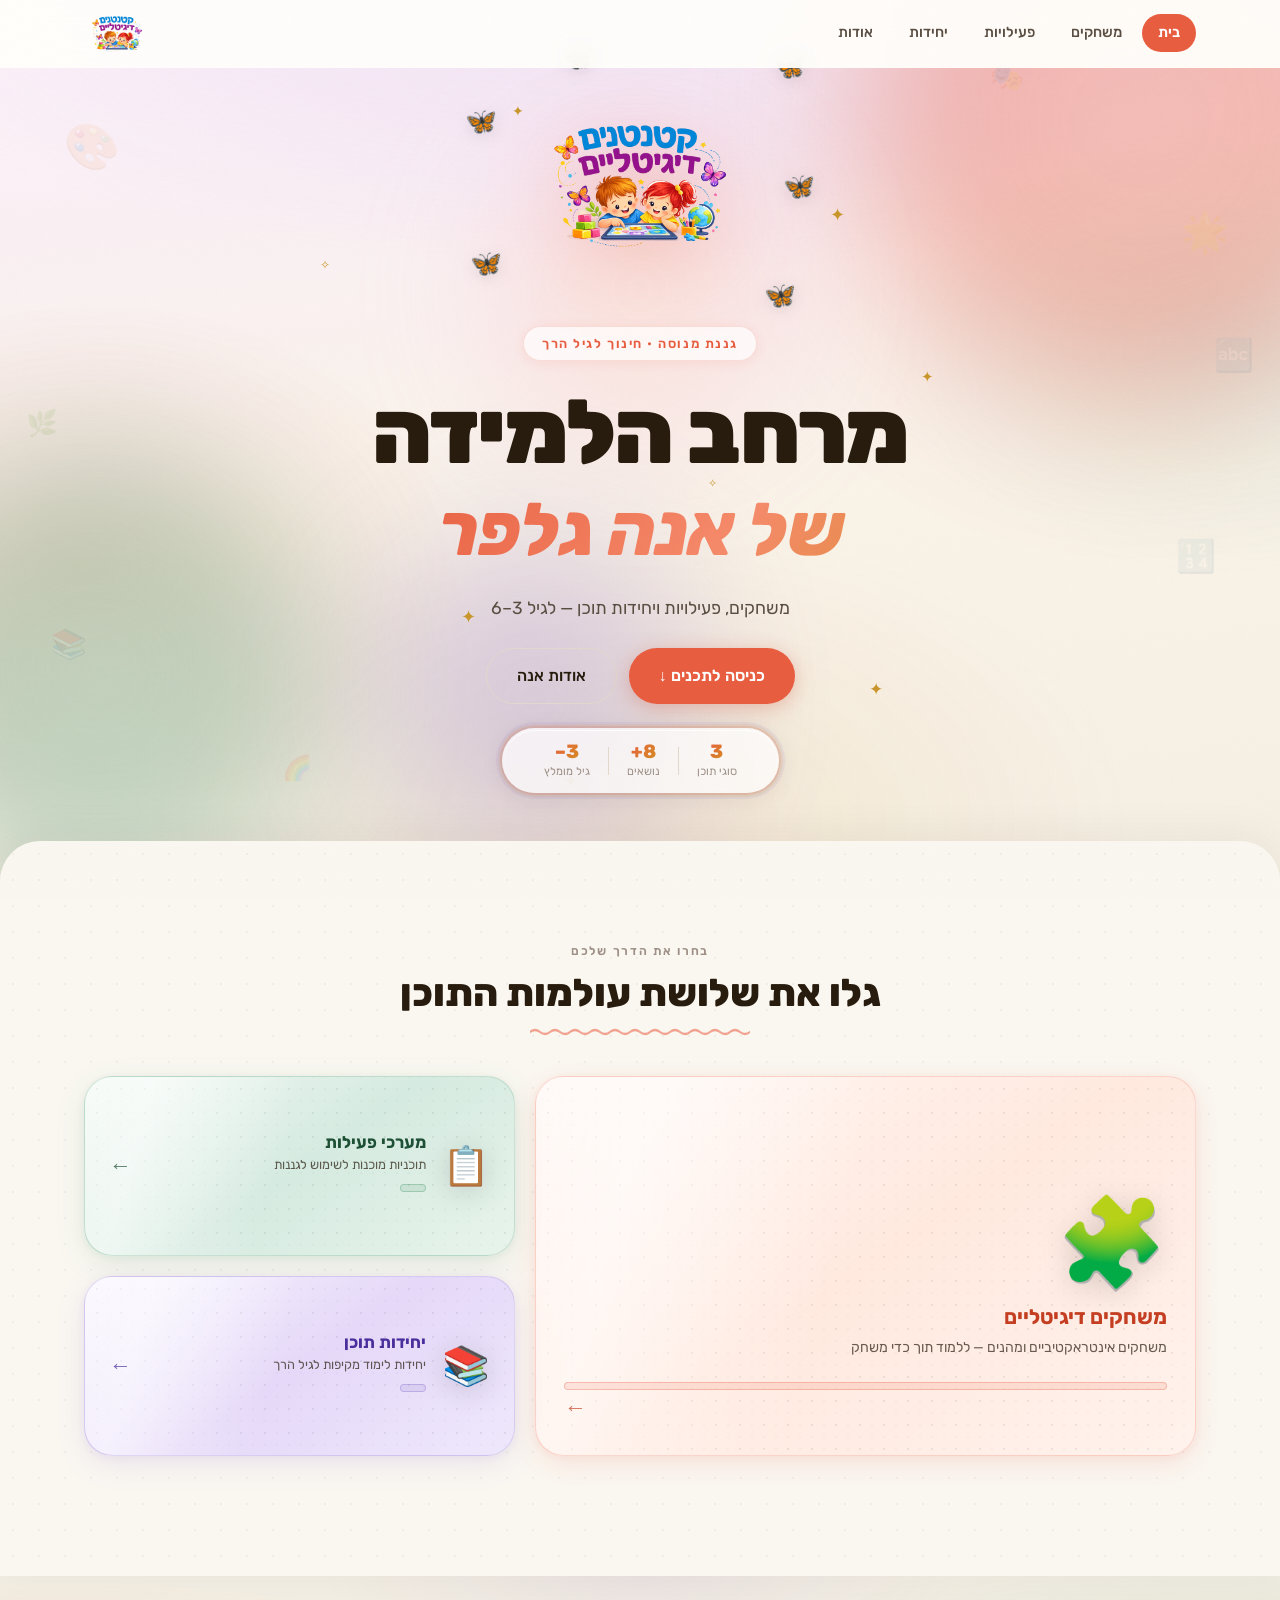
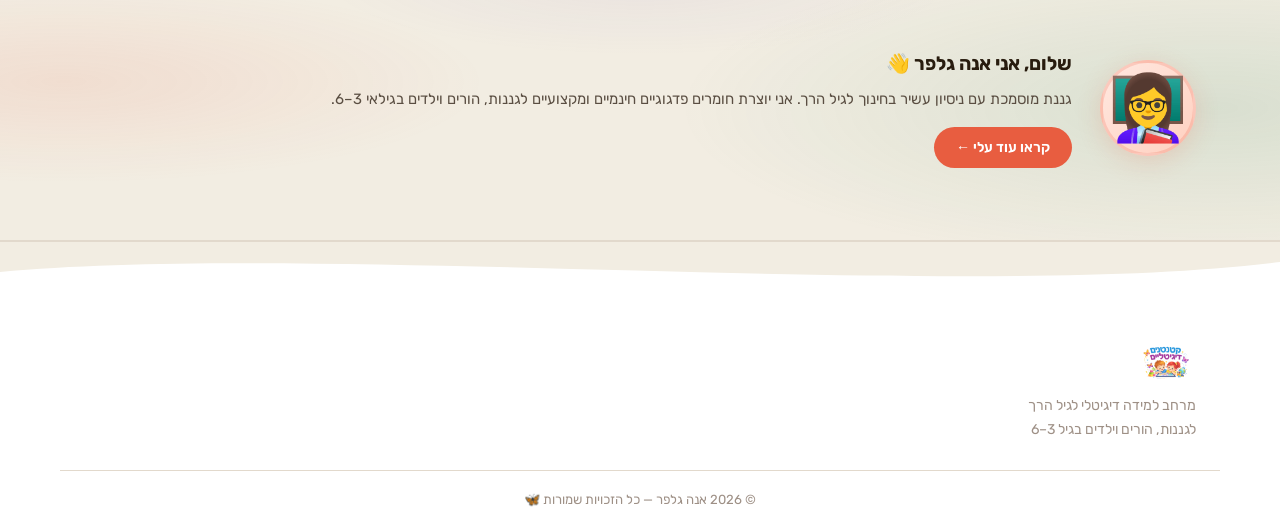
==== commit aca061ad: "add games" ====
--- a/index.html
+++ b/index.html
@@ -17,9 +17,9 @@
       </a>
       <nav class="hdr-nav" aria-label="ניווט ראשי">
         <a href="index.html"      class="nav-link active">בית</a>
-        <a href="games.html"      class="nav-link">🧩 משחקים</a>
-        <a href="activities.html" class="nav-link">📋 פעילויות</a>
-        <a href="units.html"      class="nav-link">📚 יחידות</a>
+        <a href="games.html"      class="nav-link">משחקים</a>
+        <a href="activities.html" class="nav-link">פעילויות</a>
+        <a href="units.html"      class="nav-link">יחידות</a>
         <a href="about.html"      class="nav-link">אודות</a>
       </nav>
       <button class="hdr-burger" id="burgerBtn" aria-label="פתח תפריט" aria-expanded="false">
@@ -210,13 +210,6 @@
         <img src="logo.png" alt="אנה גלפר" class="ftr-logo" />
         <p>מרחב למידה דיגיטלי לגיל הרך<br />לגננות, הורים וילדים בגיל 3–6</p>
       </div>
-      <nav class="ftr-nav" aria-label="ניווט תחתון">
-        <a href="index.html">בית</a>
-        <a href="games.html">משחקים</a>
-        <a href="activities.html">פעילויות</a>
-        <a href="units.html">יחידות</a>
-        <a href="about.html">אודות</a>
-      </nav>
     </div>
     <div class="container ftr-copy">
       <p>© 2026 אנה גלפר — כל הזכויות שמורות 🦋</p>
--- a/style.css
+++ b/style.css
@@ -134,37 +134,32 @@
   top: 0;
   inset-inline: 0;
   height: var(--hdr-h);
-  background: rgba(249,246,239,.92);
+  background: rgba(255,254,251,.95);
   backdrop-filter: blur(14px);
   -webkit-backdrop-filter: blur(14px);
-  border-bottom: 1px solid transparent;
+  border-bottom: 2px solid transparent;
   z-index: 900;
   transition: background var(--t-fast), border-color var(--t-fast), box-shadow var(--t-fast);
 }
 .site-header.scrolled {
-  background: rgba(249,246,239,.98);
-  border-bottom-color: var(--border);
+  background: rgba(255,254,251,.99);
+  border-bottom-color: var(--page-color);
   box-shadow: var(--shadow-sm);
 }
 
 .hdr-inner {
   display: flex;
   align-items: center;
-  justify-content: space-between;
+  justify-content: flex-start;
   height: 100%;
   gap: 16px;
 }
 
-/* Brand */
-.hdr-brand-link { display: flex; align-items: center; flex-shrink: 0; }
+/* Nav first (right side in RTL), logo pushed to far left */
+.hdr-nav   { order: 1; display: flex; align-items: center; gap: 4px; }
+.hdr-brand-link { order: 2; display: flex; align-items: center; flex-shrink: 0; margin-inline-start: auto; }
+.hdr-burger { order: 3; }
 .hdr-logo { height: 44px; width: auto; object-fit: contain; }
-
-/* Desktop nav */
-.hdr-nav {
-  display: flex;
-  align-items: center;
-  gap: 4px;
-}
 
 .nav-link {
   display: inline-flex;
@@ -248,9 +243,10 @@
    5. FOOTER
 ══════════════════════════════════════════ */
 .site-footer {
-  background: #1E120A;
-  color: rgba(255,255,255,.75);
+  background: var(--white);
+  color: var(--text-2);
   margin-top: auto;
+  border-top: 2px solid var(--border);
 }
 
 .ftr-wave {
@@ -270,7 +266,7 @@
 
 .ftr-brand { max-width: 290px; }
 .ftr-logo  { height: 40px; width: auto; margin-bottom: 12px; opacity: .85; }
-.ftr-brand p { font-size: .88rem; line-height: 1.7; color: rgba(255,255,255,.6); }
+.ftr-brand p { font-size: .88rem; line-height: 1.7; color: var(--text-3); }
 
 .ftr-nav {
   display: flex;
@@ -280,17 +276,17 @@
 }
 .ftr-nav a {
   font-size: .9rem;
-  color: rgba(255,255,255,.7);
+  color: var(--text-2);
   transition: color var(--t-fast);
 }
-.ftr-nav a:hover { color: var(--white); }
+.ftr-nav a:hover { color: var(--page-color); }
 
 .ftr-copy {
-  border-top: 1px solid rgba(255,255,255,.08);
+  border-top: 1px solid var(--border);
   padding-block: 18px;
   text-align: center;
 }
-.ftr-copy p { font-size: .82rem; color: rgba(255,255,255,.4); }
+.ftr-copy p { font-size: .82rem; color: var(--text-3); }
 
 /* ══════════════════════════════════════════
    6. HERO  (homepage only)
@@ -1037,6 +1033,47 @@
   color: var(--page-color-dark);
 }
 .tpill.active {
+  background: var(--page-color);
+  border-color: var(--page-color);
+  color: var(--white);
+  font-weight: 600;
+}
+
+/* Group sub-filter pills */
+.group-pills-wrap {
+  display: flex;
+  flex-wrap: wrap;
+  gap: 8px;
+  animation: fadeSlideDown 220ms ease;
+}
+
+@keyframes fadeSlideDown {
+  from { opacity: 0; transform: translateY(-8px); }
+  to   { opacity: 1; transform: translateY(0); }
+}
+
+.gpill {
+  display: inline-flex;
+  align-items: center;
+  gap: 5px;
+  padding: 6px 14px;
+  border-radius: 100px;
+  font-size: .84rem;
+  font-weight: 500;
+  border: 1.5px solid var(--border);
+  background: var(--bg);
+  color: var(--text-2);
+  transition: background var(--t-fast), color var(--t-fast), border-color var(--t-fast);
+  cursor: pointer;
+  white-space: nowrap;
+  font-family: inherit;
+}
+.gpill:hover {
+  background: var(--page-color-soft);
+  border-color: var(--page-color);
+  color: var(--page-color-dark);
+}
+.gpill.active {
   background: var(--page-color);
   border-color: var(--page-color);
   color: var(--white);
@@ -1659,8 +1696,7 @@
   background: var(--white);
   border-radius: 20px;
   box-shadow: 0 32px 80px rgba(0, 0, 0, .35);
-  width: min(90vw, 780px);
-  max-height: 90vh;
+  width: min(82vw, 720px);
   display: flex;
   flex-direction: column;
   overflow: hidden;
@@ -1708,9 +1744,8 @@
 .embed-modal-close:hover { background: var(--coral); color: var(--white); }
 
 .embed-modal-frame {
-  flex: 1;
+  width: 100%;
   aspect-ratio: 4 / 3;
-  min-height: 0;
 }
 .embed-modal-frame iframe {
   width: 100%;
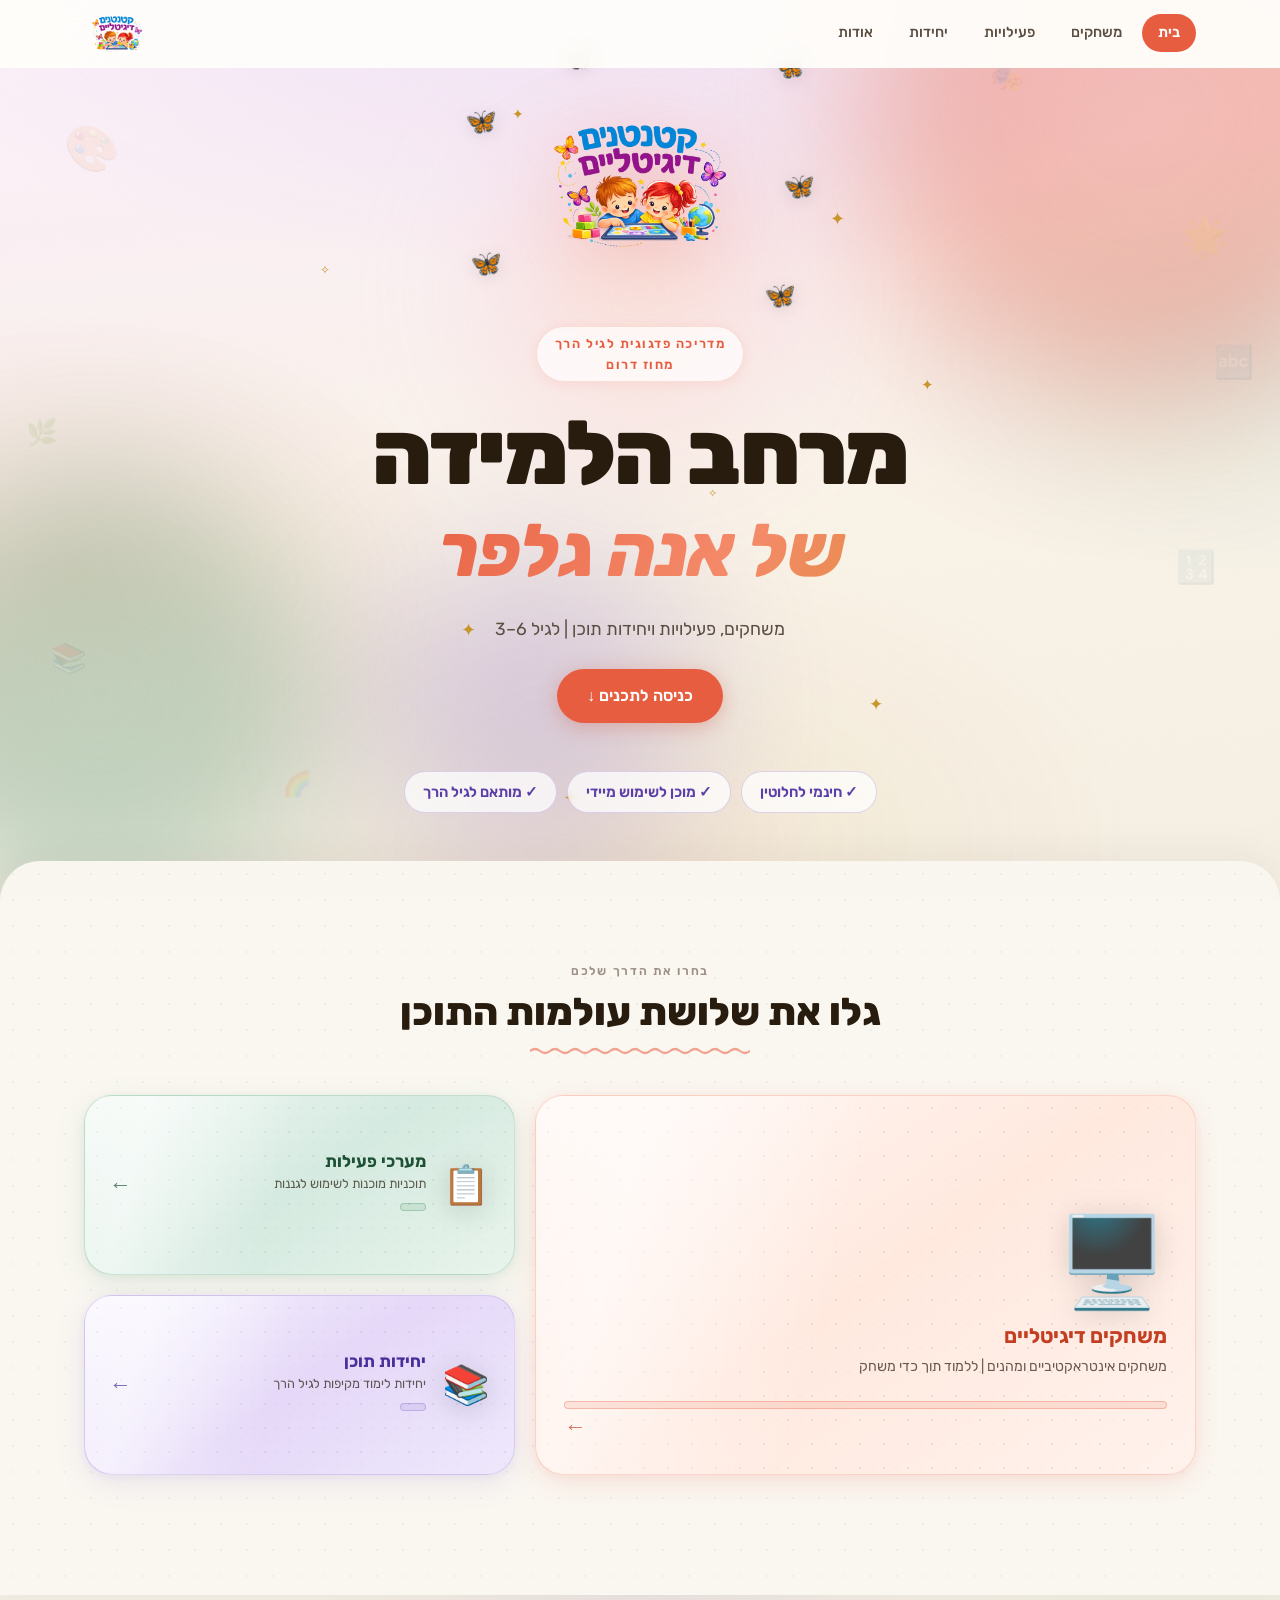
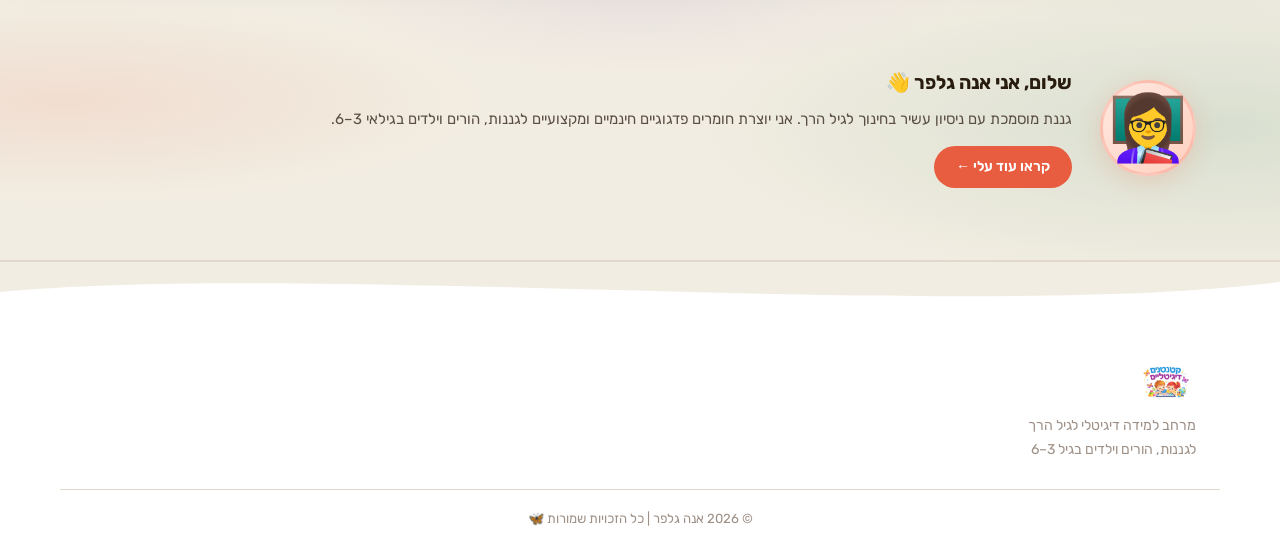
==== commit b3b3e76e: "add games" ====
--- a/index.html
+++ b/index.html
@@ -3,9 +3,16 @@
 <head>
   <meta charset="UTF-8" />
   <meta name="viewport" content="width=device-width, initial-scale=1.0" />
-  <meta name="description" content="מרחב הלמידה של אנה גלפר — משחקים דיגיטליים, מערכי פעילות, יחידות תוכן ומצגות לגיל הרך 3–6" />
-  <title>אנה גלפר — מרחב הלמידה</title>
+  <meta name="description" content="מרחב הלמידה של אנה גלפר | משחקים דיגיטליים, מערכי פעילות, יחידות תוכן ומצגות לגיל הרך 3–6" />
+  <title>אנה גלפר | מרחב הלמידה</title>
   <link rel="stylesheet" href="style.css" />
+  <script async src="https://www.googletagmanager.com/gtag/js?id=G-6GPE6BY9J5"></script>
+  <script>
+    window.dataLayer = window.dataLayer || [];
+    function gtag(){dataLayer.push(arguments);}
+    gtag('js', new Date());
+    gtag('config', 'G-6GPE6BY9J5');
+  </script>
 </head>
 <body data-page="home">
 
@@ -28,7 +35,7 @@
     </div>
     <div class="hdr-mobile" id="mobileMenu" aria-hidden="true">
       <a href="index.html"      class="mobile-link">🏠 בית</a>
-      <a href="games.html"      class="mobile-link">🧩 משחקים דיגיטליים</a>
+      <a href="games.html"      class="mobile-link">🖥️ משחקים דיגיטליים</a>
       <a href="activities.html" class="mobile-link">📋 מערכי פעילות</a>
       <a href="units.html"      class="mobile-link">📚 יחידות תוכן</a>
       <a href="about.html"      class="mobile-link">👩‍🏫 אודות אנה</a>
@@ -88,7 +95,7 @@
           </div>
         </div>
 
-        <span class="hero-eyebrow reveal delay-1">גננת מנוסה • חינוך לגיל הרך</span>
+        <span class="hero-eyebrow reveal delay-1">מדריכה פדגוגית לגיל הרך<br />מחוז דרום</span>
 
         <h1 class="hero-h1 reveal delay-2">
           <span class="hero-h1-line">מרחב הלמידה</span>
@@ -96,29 +103,17 @@
         </h1>
 
         <p class="hero-p reveal delay-3">
-          משחקים, פעילויות ויחידות תוכן — לגיל 3–6
+          משחקים, פעילויות ויחידות תוכן | לגיל <span dir="ltr">3–6</span>
         </p>
 
         <div class="hero-btns reveal delay-3">
           <a href="#portals" class="btn-primary">כניסה לתכנים ↓</a>
-          <a href="about.html" class="btn-ghost">אודות אנה</a>
-        </div>
-
-        <div class="hero-stats reveal delay-4" aria-label="סיכום תכנים">
-          <div class="hstat">
-            <span class="hstat-num">3</span>
-            <span class="hstat-lbl">סוגי תוכן</span>
-          </div>
-          <div class="hstat-sep" aria-hidden="true"></div>
-          <div class="hstat">
-            <span class="hstat-num">8+</span>
-            <span class="hstat-lbl">נושאים</span>
-          </div>
-          <div class="hstat-sep" aria-hidden="true"></div>
-          <div class="hstat">
-            <span class="hstat-num">3–6</span>
-            <span class="hstat-lbl">גיל מומלץ</span>
-          </div>
+        </div>
+
+        <div class="hero-badges reveal delay-4" aria-label="יתרונות">
+          <span class="hero-badge">✓ חינמי לחלוטין</span>
+          <span class="hero-badge">✓ מוכן לשימוש מיידי</span>
+          <span class="hero-badge">✓ מותאם לגיל הרך</span>
         </div>
       </div>
 
@@ -133,7 +128,7 @@
     <!-- ═══════════════ PORTALS ═══════════════ -->
     <section class="portals-section" id="portals" aria-label="עולמות התוכן">
 
-      <!-- רקע וידאו שקוף — הניחו קובץ bg-video.mp4 בתיקיית האתר -->
+      <!-- רקע וידאו שקוף | הניחו קובץ bg-video.mp4 בתיקיית האתר -->
       <video class="portals-bg-video" autoplay muted loop playsinline aria-hidden="true">
         <source src="bg-video.mp4" type="video/mp4" />
       </video>
@@ -145,9 +140,9 @@
         <div class="portals-bento reveal delay-2">
           <!-- XL featured card: games -->
           <a href="games.html" class="portal-card portal-xl portal-games" aria-label="משחקים דיגיטליים">
-            <span class="portal-icon" aria-hidden="true">🧩</span>
+            <span class="portal-icon" aria-hidden="true">🖥️</span>
             <h3>משחקים דיגיטליים</h3>
-            <p>משחקים אינטראקטיביים ומהנים — ללמוד תוך כדי משחק</p>
+            <p>משחקים אינטראקטיביים ומהנים | ללמוד תוך כדי משחק</p>
             <span class="portal-count" data-count-type="משחק דיגיטלי" aria-live="polite"></span>
             <span class="portal-arrow" aria-hidden="true">←</span>
           </a>
@@ -212,11 +207,11 @@
       </div>
     </div>
     <div class="container ftr-copy">
-      <p>© 2026 אנה גלפר — כל הזכויות שמורות 🦋</p>
+      <p>© 2026 אנה גלפר | כל הזכויות שמורות 🦋</p>
     </div>
   </footer>
 
-  <script src="data.js"></script>
+<script src="data.js"></script>
   <script src="script.js"></script>
 </body>
 </html>
--- a/style.css
+++ b/style.css
@@ -268,19 +268,6 @@
 .ftr-logo  { height: 40px; width: auto; margin-bottom: 12px; opacity: .85; }
 .ftr-brand p { font-size: .88rem; line-height: 1.7; color: var(--text-3); }
 
-.ftr-nav {
-  display: flex;
-  flex-wrap: wrap;
-  gap: 8px 22px;
-  align-items: center;
-}
-.ftr-nav a {
-  font-size: .9rem;
-  color: var(--text-2);
-  transition: color var(--t-fast);
-}
-.ftr-nav a:hover { color: var(--page-color); }
-
 .ftr-copy {
   border-top: 1px solid var(--border);
   padding-block: 18px;
@@ -565,6 +552,26 @@
   transform: translateY(-3px);
 }
 
+/* Badges row */
+.hero-badges {
+  display: flex;
+  flex-wrap: wrap;
+  gap: 10px;
+  justify-content: center;
+  margin-top: 28px;
+}
+.hero-badge {
+  background: rgba(255,255,255,.75);
+  border: 1.5px solid rgba(123,95,196,.25);
+  border-radius: 50px;
+  padding: 8px 18px;
+  font-size: .92rem;
+  font-weight: 600;
+  color: var(--lavender-dark);
+  backdrop-filter: blur(6px);
+  white-space: nowrap;
+}
+
 /* Stats row */
 .hero-stats {
   display: flex;
@@ -1087,46 +1094,6 @@
   gap: 12px;
   flex-wrap: wrap;
 }
-.filter-row-label {
-  font-size: .8rem;
-  font-weight: 600;
-  color: var(--text-3);
-  white-space: nowrap;
-}
-
-/* Age pills */
-.pills {
-  display: flex;
-  gap: 6px;
-  flex-wrap: wrap;
-}
-.pill {
-  display: inline-flex;
-  align-items: center;
-  padding: 6px 14px;
-  border-radius: 100px;
-  font-size: .84rem;
-  font-weight: 500;
-  border: 1.5px solid var(--border);
-  background: var(--bg);
-  color: var(--text-2);
-  transition: background var(--t-fast), color var(--t-fast), border-color var(--t-fast);
-  cursor: pointer;
-  white-space: nowrap;
-  font-family: inherit;
-}
-.pill:hover {
-  background: var(--page-color-soft);
-  border-color: var(--page-color);
-  color: var(--page-color-dark);
-}
-.pill.active {
-  background: var(--page-color);
-  border-color: var(--page-color);
-  color: var(--white);
-  font-weight: 600;
-}
-
 /* Clear filter button */
 .btn-clear {
   margin-inline-start: auto;
@@ -1317,7 +1284,6 @@
 .rtag-plans { background: #EBF6EF; color: #27623F; }
 .rtag-units { background: #F0ECFB; color: #5B3FA8; }
 .rtag-topic { background: var(--bg-2); color: var(--text-2); }
-.rtag-age   { background: #EEF2F8; color: #3A5A7A; }
 
 /* Card text */
 .rcard-body h3 {
@@ -1633,8 +1599,6 @@
 
   .ftr-inner { flex-direction: column; gap: 24px; }
   .ftr-brand { max-width: 100%; }
-  .ftr-nav   { justify-content: flex-start; }
-
   .hero-stats { padding: 8px 16px; }
   .hstat { padding-inline: 10px; }
 }
@@ -1663,7 +1627,7 @@
   .hero-logo-cluster .butterfly { font-size: 1.2rem; }
   .filter-area { padding: 16px; }
   .topic-pills-wrap { gap: 6px; }
-  .tpill, .pill { font-size: .78rem; padding: 5px 11px; }
+  .tpill { font-size: .78rem; padding: 5px 11px; }
   .btn-clear { margin-inline-start: 0; }
 }
 
@@ -1990,8 +1954,8 @@
 }
 
 /* ── Pill hover shimmer ── */
-.tpill, .pill { position: relative; overflow: hidden; }
-.tpill::after, .pill::after {
+.tpill { position: relative; overflow: hidden; }
+.tpill::after {
   content: '';
   position: absolute;
   inset: 0;
@@ -2002,7 +1966,7 @@
   pointer-events: none;
   transition: background-position 0.4s ease;
 }
-.tpill:hover::after, .pill:hover::after { background-position: 100% 0; }
+.tpill:hover::after { background-position: 100% 0; }
 
 /* ── Hero stats — gradient border glow ── */
 .hero-stats {
@@ -2089,16 +2053,6 @@
 .form-field textarea:focus {
   border-color: var(--page-color);
   box-shadow: 0 0 0 4px color-mix(in srgb, var(--page-color) 15%, transparent), 0 2px 12px rgba(232,93,64,.12);
-}
-
-/* ── Footer brand link hover ── */
-.ftr-nav a {
-  position: relative;
-  transition: color var(--t-fast), transform var(--t-fast);
-}
-.ftr-nav a:hover {
-  color: var(--white);
-  transform: translateY(-2px);
 }
 
 /* ── Sparkle on portal icon hover ── */
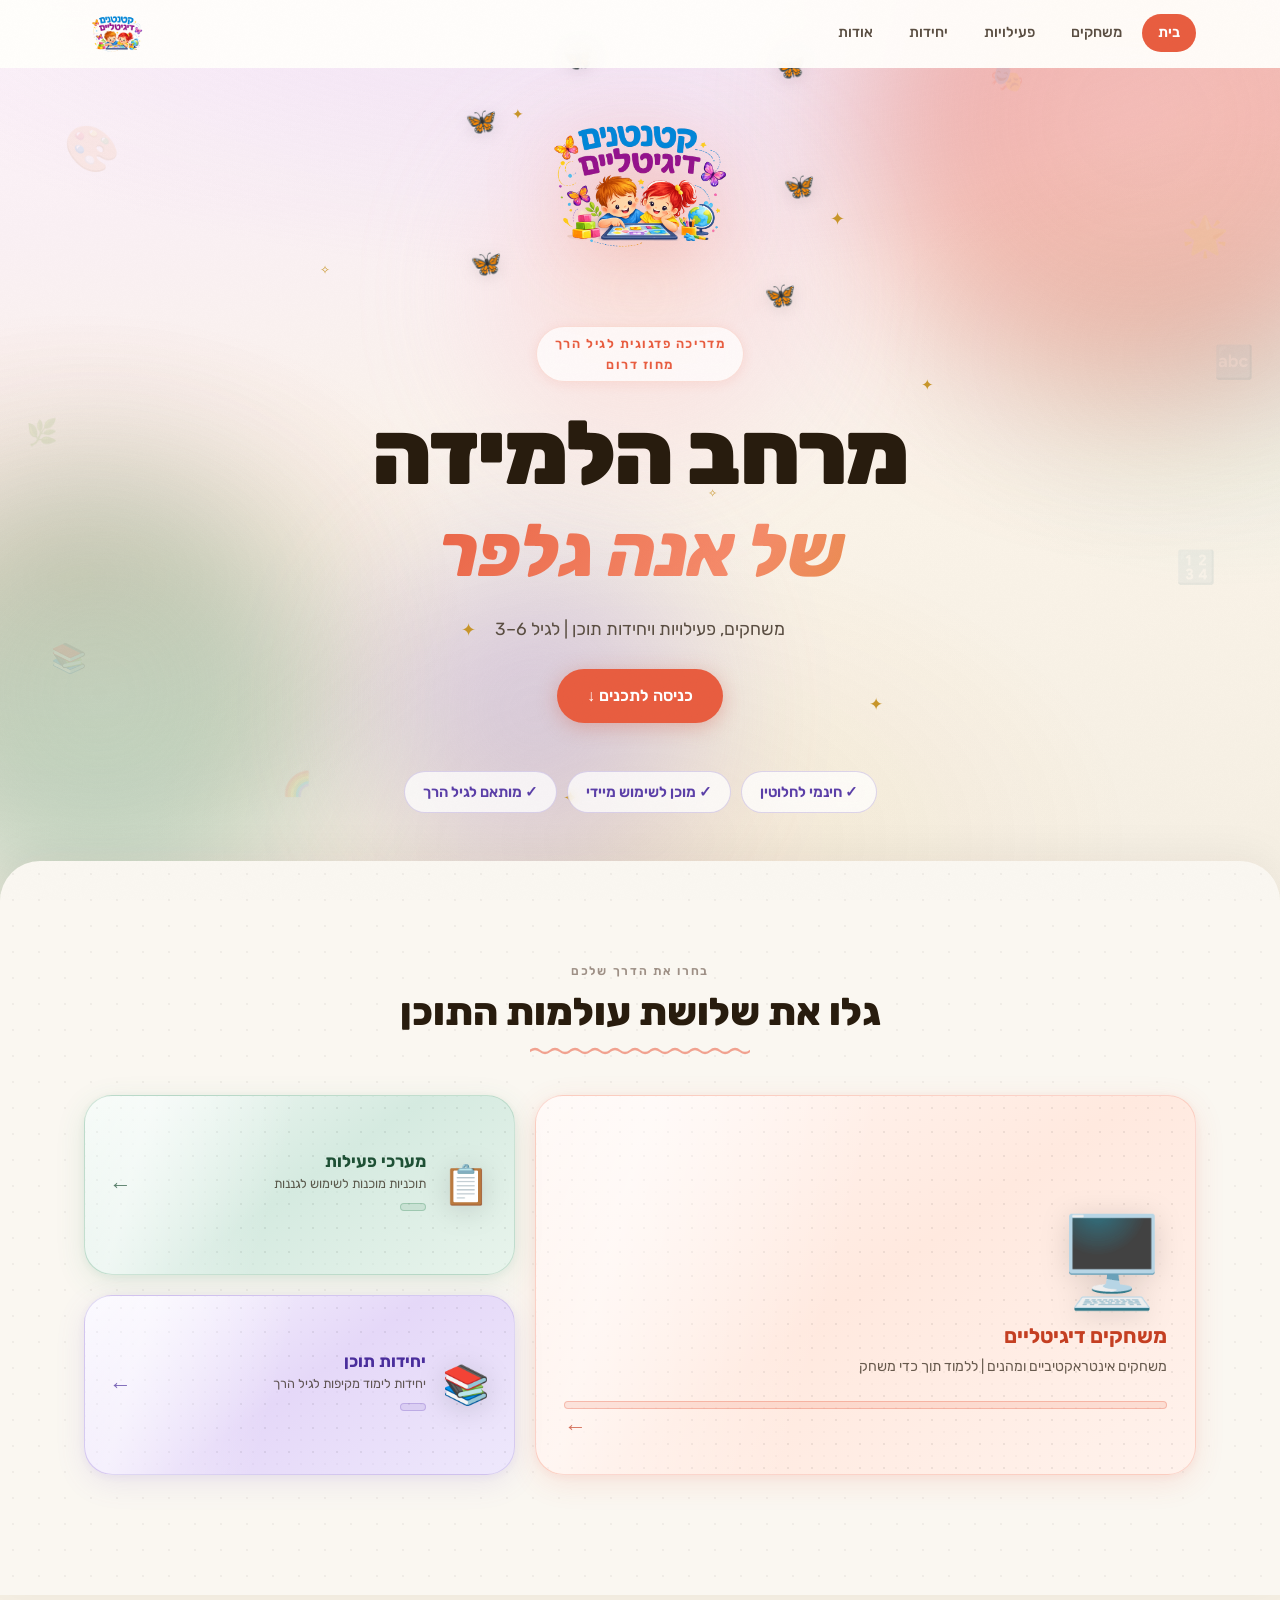
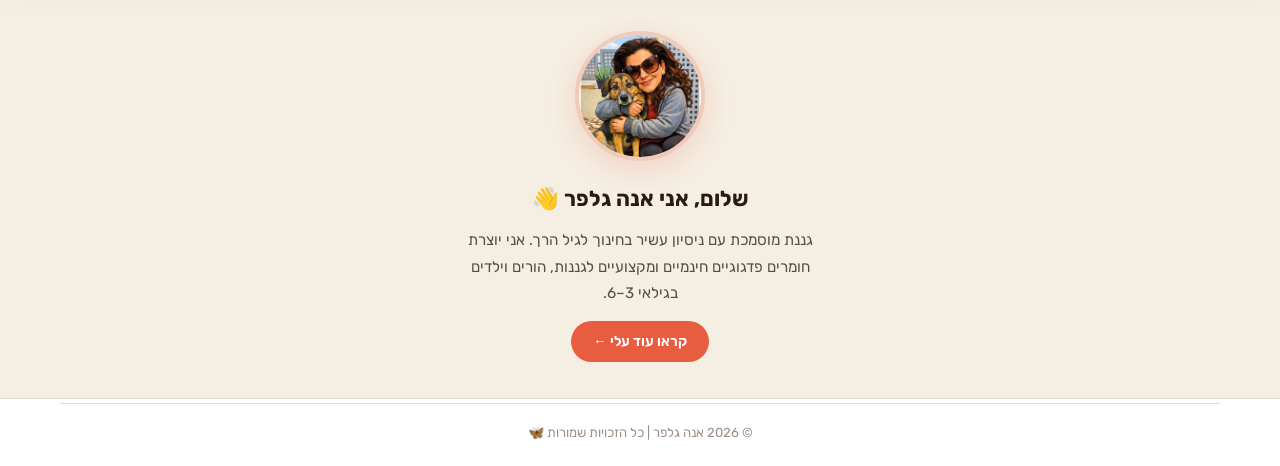
==== commit 00edfd59: "add logo photo" ====
--- a/index.html
+++ b/index.html
@@ -178,7 +178,7 @@
     <section class="home-about-band" aria-label="אודות אנה">
       <div class="container">
         <div class="home-about-inner reveal">
-          <div class="home-about-avatar" aria-hidden="true">👩‍🏫</div>
+          <img src="anna_shon.png" alt="אנה גלפר" class="home-about-avatar" />
           <div class="home-about-text">
             <h2>שלום, אני אנה גלפר 👋</h2>
             <p>
@@ -195,17 +195,6 @@
 
   <!-- ═══════════════ FOOTER ═══════════════ -->
   <footer class="site-footer">
-    <div class="ftr-wave" aria-hidden="true">
-      <svg viewBox="0 0 1440 60" preserveAspectRatio="none" xmlns="http://www.w3.org/2000/svg">
-        <path d="M0,30 C360,0 1080,60 1440,20 L1440,0 L0,0 Z" fill="#F2EDE2"/>
-      </svg>
-    </div>
-    <div class="container ftr-inner">
-      <div class="ftr-brand">
-        <img src="logo.png" alt="אנה גלפר" class="ftr-logo" />
-        <p>מרחב למידה דיגיטלי לגיל הרך<br />לגננות, הורים וילדים בגיל 3–6</p>
-      </div>
-    </div>
     <div class="container ftr-copy">
       <p>© 2026 אנה גלפר | כל הזכויות שמורות 🦋</p>
     </div>
--- a/style.css
+++ b/style.css
@@ -245,28 +245,17 @@
 .site-footer {
   background: var(--white);
   color: var(--text-2);
-  margin-top: auto;
-  border-top: 2px solid var(--border);
-}
-
-.ftr-wave {
-  line-height: 0;
-  overflow: hidden;
-}
-.ftr-wave svg { width: 100%; height: 60px; display: block; }
-
-.ftr-inner {
-  display: flex;
-  align-items: flex-start;
-  justify-content: space-between;
-  gap: 40px;
-  padding-block: 40px 28px;
-  flex-wrap: wrap;
-}
-
-.ftr-brand { max-width: 290px; }
-.ftr-logo  { height: 40px; width: auto; margin-bottom: 12px; opacity: .85; }
-.ftr-brand p { font-size: .88rem; line-height: 1.7; color: var(--text-3); }
+  height: var(--hdr-h);
+  display: flex;
+  align-items: center;
+  border-top: 1px solid var(--border);
+}
+.ftr-copy {
+  width: 100%;
+  text-align: center;
+  font-size: .82rem;
+}
+
 
 .ftr-copy {
   border-top: 1px solid var(--border);
@@ -531,26 +520,6 @@
   transform: translateY(-3px);
   box-shadow: 0 8px 28px rgba(209,91,71,.42);
 }
-.btn-ghost {
-  display: inline-flex;
-  align-items: center;
-  gap: 8px;
-  padding: 14px 30px;
-  background: transparent;
-  color: var(--text);
-  border-radius: 100px;
-  font-size: 1rem;
-  font-weight: 500;
-  border: 1.5px solid var(--border);
-  font-family: inherit;
-  cursor: pointer;
-  transition: background var(--t-fast), border-color var(--t-fast), transform var(--t-fast);
-}
-.btn-ghost:hover {
-  background: var(--bg-2);
-  border-color: var(--text-3);
-  transform: translateY(-3px);
-}
 
 /* Badges row */
 .hero-badges {
@@ -572,45 +541,6 @@
   white-space: nowrap;
 }
 
-/* Stats row */
-.hero-stats {
-  display: flex;
-  align-items: center;
-  background: rgba(255,255,255,.65);
-  backdrop-filter: blur(14px);
-  -webkit-backdrop-filter: blur(14px);
-  border: 1.5px solid rgba(255,255,255,.9);
-  border-radius: 100px;
-  padding: 10px 22px;
-  box-shadow: 0 4px 24px rgba(40,28,14,.08), inset 0 1px 0 rgba(255,255,255,.8);
-  flex-wrap: wrap;
-  justify-content: center;
-  gap: 0;
-  margin-top: 4px;
-}
-.hstat {
-  display: flex;
-  flex-direction: column;
-  align-items: center;
-  padding-inline: 18px;
-}
-.hstat-num {
-  font-size: 1.15rem;
-  font-weight: 700;
-  color: var(--coral);
-  line-height: 1.2;
-}
-.hstat-lbl {
-  font-size: .7rem;
-  color: var(--text-3);
-  white-space: nowrap;
-}
-.hstat-sep {
-  width: 1px;
-  height: 28px;
-  background: var(--border);
-  flex-shrink: 0;
-}
 
 /* Hero wave — fades into the portals section overlap */
 .hero-wave {
@@ -817,46 +747,58 @@
    8. HOME ABOUT BAND
 ══════════════════════════════════════════ */
 .home-about-band {
-  background:
-    radial-gradient(ellipse 60% 80% at 95% 50%, rgba(61,139,96,.10) 0%, transparent 60%),
-    radial-gradient(ellipse 50% 60% at 5%  40%, rgba(232,93,64,.08) 0%, transparent 55%),
-    var(--bg-2);
-  padding-block: 72px;
+  background: var(--bg);
+  padding-block: 36px;
   position: relative;
   overflow: hidden;
 }
 .home-about-inner {
   display: flex;
-  align-items: center;
-  gap: 28px;
-  flex-wrap: wrap;
+  flex-direction: column;
+  align-items: center;
+  text-align: center;
+  gap: 20px;
+  max-width: 380px;
+  margin: 0 auto;
 }
 .home-about-avatar {
-  font-size: 4rem;
-  line-height: 1;
-  background: linear-gradient(135deg, #FFE8E0 0%, #FFD0C0 100%);
   border-radius: 50%;
-  width: 96px;
-  height: 96px;
-  display: flex;
-  align-items: center;
-  justify-content: center;
+  width: 130px;
+  height: 130px;
+  object-fit: cover;
+  object-position: center 15%;
   flex-shrink: 0;
-  border: 3px solid rgba(232,93,64,.20);
-  box-shadow: 0 6px 24px rgba(232,93,64,.18);
+  border: 4px solid rgba(232,93,64,.25);
+  box-shadow: 0 8px 32px rgba(232,93,64,.20);
   animation: avatarBreathe 4.5s ease-in-out infinite;
 }
-.home-about-text { flex: 1; min-width: 220px; }
+
+.page-banner-photo {
+  border-radius: 50%;
+  width: 120px;
+  height: 120px;
+  object-fit: cover;
+  object-position: center 15%;
+  border: 3px solid rgba(255,255,255,.5);
+  box-shadow: 0 4px 20px rgba(0,0,0,.15);
+  display: block;
+  margin: 0 auto 10px;
+}
+
+body[data-page="about"] .page-banner {
+  padding-top: calc(var(--hdr-h) + 16px);
+}
+.home-about-text { width: 100%; }
 .home-about-text h2 {
-  font-size: 1.2rem;
+  font-size: 1.35rem;
   font-weight: 700;
-  margin-bottom: 8px;
+  margin-bottom: 10px;
   color: var(--text);
 }
 .home-about-text p {
-  font-size: .93rem;
+  font-size: .95rem;
   color: var(--text-2);
-  line-height: 1.7;
+  line-height: 1.75;
 }
 .home-about-link {
   display: inline-flex;
@@ -1350,9 +1292,51 @@
 /* ══════════════════════════════════════════
    12. ABOUT PAGE
 ══════════════════════════════════════════ */
+/* ── About page butterflies ── */
+.about-butterflies {
+  position: absolute;
+  inset: 0;
+  pointer-events: none;
+  overflow: hidden;
+}
+.ab {
+  position: absolute;
+  font-size: 1.6rem;
+  opacity: 0;
+  animation: ab-float 8s ease-in-out infinite;
+}
+.ab-1  { top: 12%; left: 8%;   animation-delay: 0s;    animation-duration: 9s;  font-size: 1.4rem; }
+.ab-2  { top: 55%; left: 15%;  animation-delay: 1.2s;  animation-duration: 7s;  font-size: 1.1rem; }
+.ab-3  { top: 25%; left: 78%;  animation-delay: 0.5s;  animation-duration: 10s; font-size: 1.8rem; }
+.ab-4  { top: 70%; left: 85%;  animation-delay: 2s;    animation-duration: 8s;  font-size: 1.2rem; }
+.ab-5  { top: 40%; left: 92%;  animation-delay: 3s;    animation-duration: 11s; font-size: 1.5rem; }
+.ab-6  { top: 80%; left: 40%;  animation-delay: 0.8s;  animation-duration: 9s;  font-size: 1rem;   }
+.ab-7  { top: 10%; left: 55%;  animation-delay: 1.8s;  animation-duration: 7s;  font-size: 1.3rem; }
+.ab-8  { top: 60%; left: 60%;  animation-delay: 4s;    animation-duration: 10s; font-size: 1.1rem; }
+.ab-9  { top: 18%; left: 32%;  animation-delay: 2.5s;  animation-duration: 8s;  font-size: 1.3rem; }
+.ab-10 { top: 48%; left: 5%;   animation-delay: 5s;    animation-duration: 12s; font-size: 1rem;   }
+.ab-11 { top: 85%; left: 22%;  animation-delay: 1.5s;  animation-duration: 9s;  font-size: 1.4rem; }
+.ab-12 { top: 35%; left: 48%;  animation-delay: 3.5s;  animation-duration: 7s;  font-size: 0.9rem; }
+.ab-13 { top: 72%; left: 72%;  animation-delay: 0.3s;  animation-duration: 11s; font-size: 1.6rem; }
+.ab-14 { top: 8%;  left: 88%;  animation-delay: 4.5s;  animation-duration: 8s;  font-size: 1.2rem; }
+.ab-15 { top: 90%; left: 55%;  animation-delay: 2.2s;  animation-duration: 10s; font-size: 1rem;   }
+.ab-16 { top: 52%; left: 28%;  animation-delay: 6s;    animation-duration: 9s;  font-size: 1.5rem; }
+
+@keyframes ab-float {
+  0%   { opacity: 0;    transform: translate(0, 0)       scaleX(1)  rotate(-5deg); }
+  10%  { opacity: 0.55; }
+  30%  { transform: translate(-18px, -22px) scaleX(-1) rotate(8deg); }
+  50%  { transform: translate(12px,  -38px) scaleX(1)  rotate(-6deg); opacity: 0.5; }
+  70%  { transform: translate(-8px,  -20px) scaleX(-1) rotate(5deg); }
+  90%  { opacity: 0.45; }
+  100% { opacity: 0;    transform: translate(0, 0)       scaleX(1)  rotate(-5deg); }
+}
+
 .about-section {
   padding-block: 72px;
   background: var(--bg);
+  position: relative;
+  overflow: hidden;
 }
 .about-inner {
   display: grid;
@@ -1521,15 +1505,6 @@
 /* ══════════════════════════════════════════
    13. UTILITY
 ══════════════════════════════════════════ */
-.visually-hidden {
-  position: absolute;
-  width: 1px; height: 1px;
-  padding: 0; margin: -1px;
-  overflow: hidden;
-  clip: rect(0,0,0,0);
-  white-space: nowrap;
-  border: 0;
-}
 .sec-eyebrow {
   font-size: .76rem;
   font-weight: 600;
@@ -1597,10 +1572,6 @@
   .portals-stack .portal-card::before { background: linear-gradient(to left, rgba(0,0,0,.3) 0%, transparent 70%); }
   [dir="rtl"] .portals-stack .portal-card::before { background: linear-gradient(to right, rgba(0,0,0,.3) 0%, transparent 70%); }
 
-  .ftr-inner { flex-direction: column; gap: 24px; }
-  .ftr-brand { max-width: 100%; }
-  .hero-stats { padding: 8px 16px; }
-  .hstat { padding-inline: 10px; }
 }
 
 /* 600px */
@@ -1611,8 +1582,6 @@
 
   .cards-group-grid { grid-template-columns: 1fr; }
 
-  .hero-stats { flex-direction: column; gap: 4px; border-radius: var(--radius); padding: 14px 20px; }
-  .hstat-sep  { width: 60%; height: 1px; }
 
   .page-banner h1 { font-size: 1.7rem; }
   .portals-stack .portal-card { min-height: 80px; }
@@ -1621,7 +1590,7 @@
 /* 480px */
 @media (max-width: 480px) {
   .hero-btns { flex-direction: column; align-items: stretch; }
-  .btn-primary, .btn-ghost { justify-content: center; }
+  .btn-primary { justify-content: center; }
   .hero-logo-cluster { width: 155px; height: 155px; }
   .hero-logo { height: 84px; }
   .hero-logo-cluster .butterfly { font-size: 1.2rem; }
@@ -1968,26 +1937,6 @@
 }
 .tpill:hover::after { background-position: 100% 0; }
 
-/* ── Hero stats — gradient border glow ── */
-.hero-stats {
-  background: rgba(255,255,255,.72) !important;
-  border: 2px solid transparent !important;
-  background-clip: padding-box;
-  box-shadow:
-    0 4px 24px rgba(40,28,14,.09),
-    inset 0 1px 0 rgba(255,255,255,.9),
-    0 0 0 2px rgba(232,93,64,.15),
-    0 0 0 4px rgba(212,144,32,.10),
-    0 0 0 6px rgba(123,95,196,.08) !important;
-}
-.hstat-num {
-  font-size: 1.2rem !important;
-  font-weight: 800 !important;
-  background: linear-gradient(135deg, var(--coral), var(--amber));
-  -webkit-background-clip: text;
-  -webkit-text-fill-color: transparent;
-  background-clip: text;
-}
 
 /* ── About avatar ring pulse ── */
 .about-avatar-img {
@@ -2019,13 +1968,9 @@
   z-index: 0;
 }
 
-/* ── Home about band — extra richness ── */
+/* ── Home about band + footer — same background, no seam ── */
 .home-about-band {
-  background:
-    radial-gradient(ellipse 70% 100% at 95% 50%, rgba(61,139,96,.14)  0%, transparent 60%),
-    radial-gradient(ellipse 60% 70%  at 5%  40%, rgba(232,93,64,.11)  0%, transparent 55%),
-    radial-gradient(ellipse 50% 60%  at 50% 0%,  rgba(123,95,196,.08) 0%, transparent 50%),
-    var(--bg-2) !important;
+  background: #F5EFE3 !important;
 }
 
 /* ── Loading state - colorful spinner ── */
@@ -2217,24 +2162,33 @@
   border-bottom: 1px solid rgba(123,95,196,.14);
 }
 
+/* ── About banner (warm peach-light) ── */
+body[data-page="about"] .page-banner {
+  background: linear-gradient(145deg, #FFF8F5 0%, #FFE8DC 50%, #FAF7F1 100%);
+  border-bottom: none;
+}
+
 /* ── Dark text on light banners ── */
 body[data-page="games"] .page-banner h1,
 body[data-page="activities"] .page-banner h1,
-body[data-page="units"] .page-banner h1 {
+body[data-page="units"] .page-banner h1,
+body[data-page="about"] .page-banner h1 {
   color: var(--page-color-dark);
   text-shadow: none;
 }
 
 body[data-page="games"] .page-banner p,
 body[data-page="activities"] .page-banner p,
-body[data-page="units"] .page-banner p {
+body[data-page="units"] .page-banner p,
+body[data-page="about"] .page-banner p {
   color: rgba(40,28,14,.66);
 }
 
 /* ── Dark icon drop-shadow on light banners ── */
 body[data-page="games"] .page-banner-icon,
 body[data-page="activities"] .page-banner-icon,
-body[data-page="units"] .page-banner-icon {
+body[data-page="units"] .page-banner-icon,
+body[data-page="about"] .page-banner-icon {
   filter: drop-shadow(0 4px 12px rgba(0,0,0,.14));
 }
 
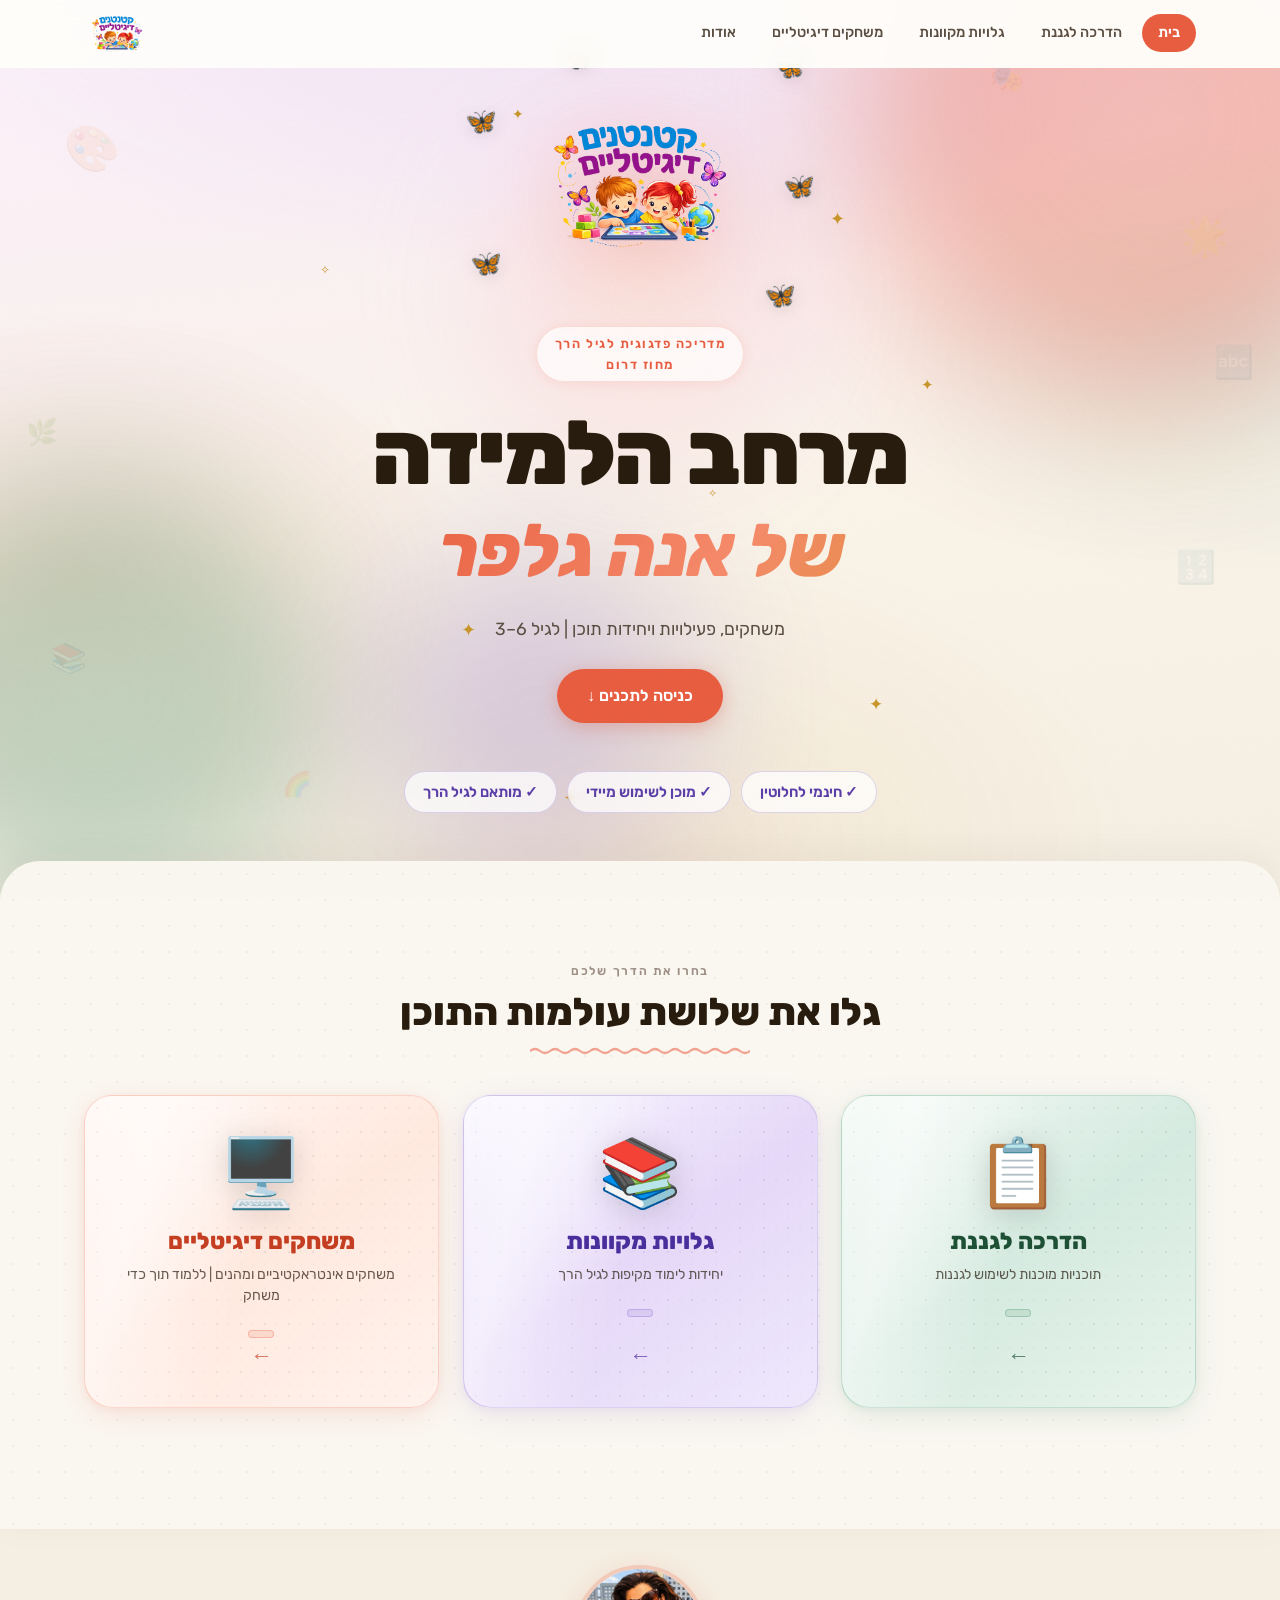
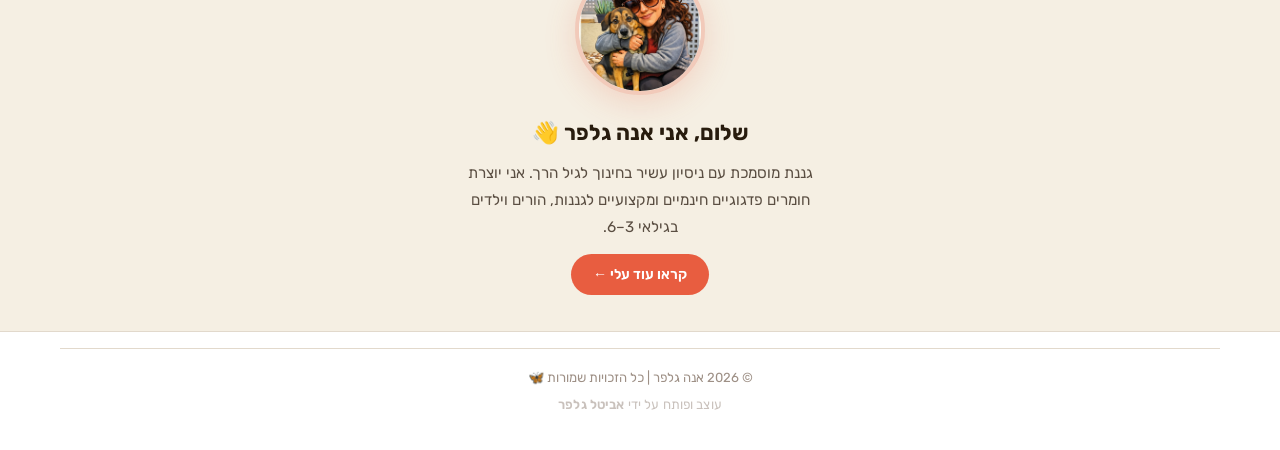
==== commit 6567dffd: "fix" ====
--- a/index.html
+++ b/index.html
@@ -24,9 +24,9 @@
       </a>
       <nav class="hdr-nav" aria-label="ניווט ראשי">
         <a href="index.html"      class="nav-link active">בית</a>
-        <a href="games.html"      class="nav-link">משחקים</a>
-        <a href="activities.html" class="nav-link">פעילויות</a>
-        <a href="units.html"      class="nav-link">יחידות</a>
+        <a href="activities.html" class="nav-link">הדרכה לגננת</a>
+        <a href="units.html"      class="nav-link">גלויות מקוונות</a>
+        <a href="games.html"      class="nav-link">משחקים דיגיטליים</a>
         <a href="about.html"      class="nav-link">אודות</a>
       </nav>
       <button class="hdr-burger" id="burgerBtn" aria-label="פתח תפריט" aria-expanded="false">
@@ -35,10 +35,10 @@
     </div>
     <div class="hdr-mobile" id="mobileMenu" aria-hidden="true">
       <a href="index.html"      class="mobile-link">🏠 בית</a>
+      <a href="activities.html" class="mobile-link">📋 הדרכה לגננת</a>
+      <a href="units.html"      class="mobile-link">📚 גלויות מקוונות</a>
       <a href="games.html"      class="mobile-link">🖥️ משחקים דיגיטליים</a>
-      <a href="activities.html" class="mobile-link">📋 מערכי פעילות</a>
-      <a href="units.html"      class="mobile-link">📚 יחידות תוכן</a>
-      <a href="about.html"      class="mobile-link">👩‍🏫 אודות אנה</a>
+      <a href="about.html"      class="mobile-link">👩‍🏫 אודות</a>
     </div>
   </header>
 
@@ -138,38 +138,29 @@
         <span class="sec-title reveal delay-1">גלו את שלושת עולמות התוכן</span>
 
         <div class="portals-bento reveal delay-2">
-          <!-- XL featured card: games -->
-          <a href="games.html" class="portal-card portal-xl portal-games" aria-label="משחקים דיגיטליים">
+          <a href="activities.html" class="portal-card portal-plans" aria-label="הדרכה לגננת">
+            <span class="portal-icon" aria-hidden="true">📋</span>
+            <h3>הדרכה לגננת</h3>
+            <p>תוכניות מוכנות לשימוש לגננות</p>
+            <span class="portal-count" data-count-type="מערך פעילות" aria-live="polite"></span>
+            <span class="portal-arrow" aria-hidden="true">←</span>
+          </a>
+
+          <a href="units.html" class="portal-card portal-units" aria-label="גלויות מקוונות">
+            <span class="portal-icon" aria-hidden="true">📚</span>
+            <h3>גלויות מקוונות</h3>
+            <p>יחידות לימוד מקיפות לגיל הרך</p>
+            <span class="portal-count" data-count-type="יחידת תוכן" aria-live="polite"></span>
+            <span class="portal-arrow" aria-hidden="true">←</span>
+          </a>
+
+          <a href="games.html" class="portal-card portal-games" aria-label="משחקים דיגיטליים">
             <span class="portal-icon" aria-hidden="true">🖥️</span>
             <h3>משחקים דיגיטליים</h3>
             <p>משחקים אינטראקטיביים ומהנים | ללמוד תוך כדי משחק</p>
             <span class="portal-count" data-count-type="משחק דיגיטלי" aria-live="polite"></span>
             <span class="portal-arrow" aria-hidden="true">←</span>
           </a>
-
-          <!-- Stack of 3 smaller cards -->
-          <div class="portals-stack">
-            <a href="activities.html" class="portal-card portal-plans" aria-label="מערכי פעילות">
-              <span class="portal-icon" aria-hidden="true">📋</span>
-              <div>
-                <h3>מערכי פעילות</h3>
-                <p>תוכניות מוכנות לשימוש לגננות</p>
-                <span class="portal-count" data-count-type="מערך פעילות" aria-live="polite"></span>
-              </div>
-              <span class="portal-arrow" aria-hidden="true">←</span>
-            </a>
-
-            <a href="units.html" class="portal-card portal-units" aria-label="יחידות תוכן">
-              <span class="portal-icon" aria-hidden="true">📚</span>
-              <div>
-                <h3>יחידות תוכן</h3>
-                <p>יחידות לימוד מקיפות לגיל הרך</p>
-                <span class="portal-count" data-count-type="יחידת תוכן" aria-live="polite"></span>
-              </div>
-              <span class="portal-arrow" aria-hidden="true">←</span>
-            </a>
-
-          </div>
         </div>
       </div>
     </section>
@@ -197,6 +188,7 @@
   <footer class="site-footer">
     <div class="container ftr-copy">
       <p>© 2026 אנה גלפר | כל הזכויות שמורות 🦋</p>
+      <p class="ftr-credit">עוצב ופותח על ידי <span>אביטל גלפר</span></p>
     </div>
   </footer>
 
--- a/style.css
+++ b/style.css
@@ -245,15 +245,26 @@
 .site-footer {
   background: var(--white);
   color: var(--text-2);
-  height: var(--hdr-h);
+  min-height: var(--hdr-h);
   display: flex;
   align-items: center;
   border-top: 1px solid var(--border);
+  padding-block: 16px;
 }
 .ftr-copy {
   width: 100%;
   text-align: center;
   font-size: .82rem;
+}
+.ftr-credit {
+  margin-top: 5px;
+  font-size: .74rem;
+  opacity: .55;
+  letter-spacing: .01em;
+}
+.ftr-credit span {
+  font-weight: 600;
+  opacity: 1;
 }
 
 
@@ -587,10 +598,11 @@
   margin-bottom: 48px;
 }
 
-/* Bento flex container */
+/* Equal 3-column grid */
 .portals-bento {
-  display: flex;
-  gap: 20px;
+  display: grid;
+  grid-template-columns: repeat(3, 1fr);
+  gap: 24px;
   align-items: stretch;
 }
 
@@ -601,8 +613,11 @@
   cursor: pointer;
   display: flex;
   flex-direction: column;
-  justify-content: flex-end;
-  padding: 28px;
+  align-items: center;
+  text-align: center;
+  justify-content: flex-start;
+  padding: 44px 28px 32px;
+  min-height: 300px;
   position: relative;
   color: var(--white);
   text-decoration: none;
@@ -688,10 +703,10 @@
 
 /* Portal icon */
 .portal-icon {
-  font-size: 5.5rem;
+  font-size: 4.2rem;
   line-height: 1;
   display: block;
-  margin-bottom: 18px;
+  margin-bottom: 20px;
   filter: drop-shadow(0 6px 20px rgba(0,0,0,.25));
   transition: transform var(--t-base);
 }
@@ -706,10 +721,10 @@
 
 /* Portal text */
 .portal-card h3 {
-  font-size: 1.3rem;
-  font-weight: 700;
+  font-size: 1.45rem;
+  font-weight: 800;
   line-height: 1.25;
-  margin-bottom: 6px;
+  margin-bottom: 8px;
 }
 .portals-stack .portal-card h3 { font-size: 1.05rem; margin-bottom: 2px; }
 
@@ -735,13 +750,14 @@
 
 /* Arrow */
 .portal-arrow {
-  margin-inline-start: auto;
+  margin-top: auto;
+  margin-inline-start: 0;
   font-size: 1.4rem;
   opacity: .72;
   transition: transform var(--t-fast), opacity var(--t-fast);
 }
-.portal-card:hover .portal-arrow { transform: translateX(-5px); opacity: 1; }
-[dir="rtl"] .portal-card:hover .portal-arrow { transform: translateX(5px); }
+.portal-card:hover .portal-arrow { transform: translateY(-4px); opacity: 1; }
+[dir="rtl"] .portal-card:hover .portal-arrow { transform: translateY(-4px); }
 
 /* ══════════════════════════════════════════
    8. HOME ABOUT BAND
@@ -954,12 +970,196 @@
 }
 #searchClear:hover { background: var(--border); color: var(--text); }
 
-/* Topic pills */
-.topic-pills-wrap {
-  display: flex;
-  flex-wrap: wrap;
+/* ── Topic tile carousel ──────────────────────────── */
+.topic-pills-wrap { display: block; }
+
+.topic-carousel-wrap {
+  position: relative;
+  padding-inline: 48px; /* room for arrows — tiles never get covered */
+}
+
+/* Arrow buttons */
+.tcarousel-arrow {
+  position: absolute;
+  top: 50%;
+  transform: translateY(-50%);
+  z-index: 4;
+  width: 38px;
+  height: 38px;
+  border-radius: 50%;
+  border: none;
+  background: var(--white);
+  box-shadow: 0 2px 14px rgba(0,0,0,.16);
+  color: var(--text);
+  cursor: pointer;
+  display: flex;
+  align-items: center;
+  justify-content: center;
+  transition: background .15s, box-shadow .15s, transform .15s, opacity .2s;
+}
+.tcarousel-prev { right: 4px; }
+.tcarousel-next { left:  4px; }
+.tcarousel-arrow:hover {
+  background: var(--page-color);
+  color: var(--white);
+  box-shadow: 0 4px 18px color-mix(in srgb, var(--page-color) 40%, transparent);
+  transform: translateY(-50%) scale(1.1);
+}
+.tcarousel-arrow.tcarousel-hidden {
+  opacity: 0;
+  pointer-events: none;
+}
+
+/* Scrollable track */
+.topic-tile-grid {
+  display: flex;
+  gap: 10px;
+  overflow-x: auto;
+  padding: 4px 8px 8px;
+  scroll-snap-type: x mandatory;
+  -webkit-overflow-scrolling: touch;
+  scrollbar-width: none;
+}
+.topic-tile-grid::-webkit-scrollbar { display: none; }
+
+/* Individual tile */
+.topic-tile {
+  display: flex;
+  flex-direction: column;
+  align-items: center;
+  gap: 6px;
+  padding: 16px 10px 13px;
+  border-radius: 16px;
+  border: 2px solid var(--border);
+  background: var(--white);
+  box-shadow: 0 2px 8px rgba(0,0,0,.05);
+  cursor: pointer;
+  font-family: inherit;
+  text-align: center;
+  flex: 0 0 auto;
+  width: 94px;
+  scroll-snap-align: start;
+  transition: border-color .15s, transform .15s, box-shadow .15s, background .15s;
+}
+.topic-tile:hover {
+  border-color: var(--page-color);
+  transform: translateY(-3px);
+  box-shadow: 0 8px 20px rgba(0,0,0,.10);
+}
+.topic-tile.active {
+  background: var(--page-color-soft);
+  border-color: var(--page-color);
+  border-width: 2.5px;
+  box-shadow: 0 4px 14px color-mix(in srgb, var(--page-color) 20%, transparent);
+  transform: translateY(-2px);
+}
+
+.tt-icon { font-size: 1.8rem; line-height: 1; }
+.tt-img  { width: 52px; height: 52px; object-fit: contain; display: block; mix-blend-mode: multiply; }
+
+/* Tile with full background image */
+.topic-tile--bg {
+  background-size: cover;
+  background-position: center;
+  background-repeat: no-repeat;
+  justify-content: flex-end;
+  min-height: 110px;
+  border: 2.5px solid transparent;
+  box-shadow: 0 4px 16px rgba(0,0,0,.18);
+  overflow: hidden;
+}
+.topic-tile--bg:hover {
+  box-shadow: 0 8px 24px rgba(0,0,0,.32);
+  transform: translateY(-4px) scale(1.03);
+  border-color: transparent;
+}
+/* Active: colored ring + bright inner glow */
+.topic-tile--bg.active {
+  border: 3px solid var(--page-color);
+  box-shadow: 0 0 0 3px var(--page-color-soft), 0 6px 20px rgba(0,0,0,.35);
+  transform: translateY(-2px);
+}
+/* Checkmark badge on active */
+.topic-tile--bg.active::before {
+  content: "✓";
+  position: absolute;
+  top: 7px;
+  left: 7px;
+  width: 20px;
+  height: 20px;
+  background: var(--page-color);
+  color: #fff;
+  font-size: .65rem;
+  font-weight: 800;
+  border-radius: 50%;
+  display: flex;
+  align-items: center;
+  justify-content: center;
+  z-index: 2;
+}
+/* Text — white pill for readability */
+.topic-tile--bg .tt-name {
+  color: #fff;
+  font-size: .78rem;
+  text-shadow: 0 1px 6px rgba(0,0,0,.8);
+  background: rgba(0,0,0,.32);
+  border-radius: 6px;
+  padding: 2px 6px;
+  backdrop-filter: blur(2px);
+}
+.topic-tile--bg.active .tt-name { color: #fff; }
+.tt-count--light {
+  background: rgba(255,255,255,.28);
+  color: #fff;
+  backdrop-filter: blur(4px);
+  font-size: .66rem;
+}
+.tt-name {
+  font-size: .75rem;
+  font-weight: 700;
+  color: var(--text);
+  line-height: 1.25;
+}
+.topic-tile.active .tt-name { color: var(--page-color-dark); }
+.tt-count {
+  font-size: .68rem;
+  color: var(--text-2);
+  background: var(--bg-2);
+  border-radius: 100px;
+  padding: 2px 8px;
+  font-weight: 600;
+}
+.topic-tile.active .tt-count {
+  background: color-mix(in srgb, var(--page-color) 15%, transparent);
+  color: var(--page-color-dark);
+}
+
+/* Topic section headings (shown in grouped "הכל" view) */
+.topic-section { margin-bottom: 36px; }
+.topic-section-heading {
+  display: flex;
+  align-items: center;
   gap: 8px;
-}
+  margin-bottom: 16px;
+  padding-bottom: 10px;
+  border-bottom: 2px solid var(--page-color-soft, #eee);
+}
+.tsh-icon { font-size: 1.3rem; }
+.tsh-name {
+  font-size: 1rem;
+  font-weight: 700;
+  color: var(--text);
+}
+.tsh-count {
+  font-size: .75rem;
+  color: var(--text-2);
+  background: var(--bg-2);
+  border-radius: 100px;
+  padding: 2px 9px;
+  margin-inline-start: auto;
+}
+
+/* Keep legacy tpill for any remaining uses */
 .tpill {
   display: inline-flex;
   align-items: center;
@@ -1179,6 +1379,44 @@
 }
 .rcard:hover .rcard-emoji { transform: rotate(4deg) scale(1.15); }
 
+/* Like button — sits in the tags row, same pill shape as rtag */
+.rcard-tags { align-items: center; }
+.rcard-like {
+  display: inline-flex;
+  align-items: center;
+  gap: 4px;
+  padding: 3px 9px;
+  border-radius: 100px;
+  border: 1.5px solid rgba(220,100,100,.25);
+  background: #fff5f5;
+  color: #b04040;
+  font-size: .72rem;
+  font-weight: 600;
+  cursor: pointer;
+  transition: background var(--t-fast), border-color var(--t-fast), transform var(--t-fast);
+  white-space: nowrap;
+}
+.rcard-like:hover {
+  background: #ffe4e4;
+  border-color: rgba(200,70,70,.4);
+  transform: scale(1.06);
+}
+.rcard-like.liked {
+  background: #ffd6d6;
+  border-color: rgba(190,50,50,.45);
+  color: #c0392b;
+}
+.like-icon {
+  font-size: .85rem;
+  line-height: 1;
+  transition: transform 200ms cubic-bezier(.36,.07,.19,.97);
+}
+.rcard-like:active .like-icon { transform: scale(1.5); }
+.like-count {
+  font-size: .7rem;
+  font-weight: 700;
+}
+
 /* Per-type thumb backgrounds — illustrated feel with blobs */
 .rcard[data-type="משחק דיגיטלי"] .rcard-thumb {
   background:
@@ -1261,6 +1499,29 @@
 .rcard-btn-games { background: linear-gradient(135deg, var(--coral-dark), var(--coral)); }
 .rcard-btn-plans { background: linear-gradient(135deg, var(--sage-dark),     var(--sage)); }
 .rcard-btn-units { background: linear-gradient(135deg, var(--lavender-dark), var(--lavender)); }
+
+/* Buttons row */
+.rcard-actions {
+  display: flex;
+  flex-direction: row;
+  justify-content: space-between;
+  margin-top: 10px;
+  flex-wrap: wrap;
+}
+.rcard-actions .rcard-btn {
+  margin-top: 0;
+}
+/* Share button — same pill, slightly muted */
+.rcard-share {
+  opacity: .75;
+}
+.rcard-share:hover {
+  opacity: 1;
+  filter: brightness(1.08);
+}
+.rcard-share--copied {
+  opacity: 1;
+}
 
 /* Search highlight */
 mark.search-mark {
@@ -1528,19 +1789,8 @@
 
 /* 960px */
 @media (max-width: 960px) {
-  .portals-bento { flex-direction: column; }
-  .portal-xl { min-height: 260px; flex: none; }
-  .portals-stack { flex-direction: row; }
-  .portals-stack .portal-card {
-    flex: 1;
-    min-height: 150px;
-    flex-direction: column;
-    justify-content: flex-end;
-    align-items: flex-start;
-  }
-  .portals-stack .portal-icon { font-size: 2.4rem; margin-bottom: 8px; }
-  .portals-stack .portal-card p { display: none; }
-  .portals-stack .portal-card::before { background: linear-gradient(to top, rgba(0,0,0,.36) 0%, transparent 65%); }
+  .portals-bento { gap: 16px; }
+  .portal-card { min-height: 260px; padding: 36px 20px 28px; }
 
   .about-inner { grid-template-columns: 1fr; }
   .about-visual { position: static; flex-direction: row; flex-wrap: wrap; justify-content: center; }
@@ -1561,30 +1811,21 @@
   .form-row { grid-template-columns: 1fr; }
   .contact-form { padding: 24px 20px; }
 
-  .portals-stack { flex-direction: column; }
-  .portals-stack .portal-card {
-    flex-direction: row;
-    min-height: 90px;
-    justify-content: flex-start;
-    align-items: center;
-  }
-  .portals-stack .portal-icon { font-size: 2rem; margin-bottom: 0; }
-  .portals-stack .portal-card::before { background: linear-gradient(to left, rgba(0,0,0,.3) 0%, transparent 70%); }
-  [dir="rtl"] .portals-stack .portal-card::before { background: linear-gradient(to right, rgba(0,0,0,.3) 0%, transparent 70%); }
+  .portals-bento { grid-template-columns: 1fr; }
+  .portal-card { min-height: 200px; }
 
 }
 
 /* 600px */
 @media (max-width: 600px) {
-  .portals-bento { gap: 14px; }
-  .portal-xl { min-height: 220px; }
-  .portal-card { padding: 20px; }
+  .portals-bento { gap: 12px; }
+  .portal-card { padding: 28px 20px 22px; }
 
   .cards-group-grid { grid-template-columns: 1fr; }
 
 
   .page-banner h1 { font-size: 1.7rem; }
-  .portals-stack .portal-card { min-height: 80px; }
+  .portal-card { min-height: 180px; }
 }
 
 /* 480px */
@@ -1597,6 +1838,9 @@
   .filter-area { padding: 16px; }
   .topic-pills-wrap { gap: 6px; }
   .tpill { font-size: .78rem; padding: 5px 11px; }
+  .topic-tile { width: 78px; padding: 11px 6px 9px; }
+  .tt-icon { font-size: 1.3rem; }
+  .tt-name { font-size: .7rem; }
   .btn-clear { margin-inline-start: 0; }
 }
 
@@ -1629,11 +1873,18 @@
   background: var(--white);
   border-radius: 20px;
   box-shadow: 0 32px 80px rgba(0, 0, 0, .35);
-  width: min(82vw, 720px);
+  width: min(94vw, 1080px);
   display: flex;
   flex-direction: column;
   overflow: hidden;
   animation: modal-in .22s ease;
+}
+
+.embed-modal-body {
+  display: flex;
+  flex-direction: row;
+  flex: 1;
+  min-height: 0;
 }
 
 @keyframes modal-in {
@@ -1677,7 +1928,8 @@
 .embed-modal-close:hover { background: var(--coral); color: var(--white); }
 
 .embed-modal-frame {
-  width: 100%;
+  flex: 0 0 auto;
+  width: min(62%, 720px);
   aspect-ratio: 4 / 3;
 }
 .embed-modal-frame iframe {
@@ -1687,12 +1939,134 @@
   display: block;
 }
 
+/* ── Comments panel ── */
+.embed-modal-comments {
+  flex: 1;
+  min-width: 260px;
+  display: flex;
+  flex-direction: column;
+  border-inline-start: 1px solid var(--border);
+  background: #fafafa;
+  max-height: 100%;
+}
+
+.emc-header {
+  font-size: .85rem;
+  font-weight: 700;
+  color: var(--text);
+  padding: 12px 16px 10px;
+  border-bottom: 1px solid var(--border);
+  flex-shrink: 0;
+}
+
+.emc-list {
+  flex: 1;
+  overflow-y: auto;
+  padding: 10px 14px;
+  display: flex;
+  flex-direction: column;
+  gap: 10px;
+}
+
+.emc-loading, .emc-empty {
+  font-size: .8rem;
+  color: var(--text-2);
+  text-align: center;
+  padding: 20px 0;
+  margin: 0;
+}
+
+.emc-item {
+  background: var(--white);
+  border: 1px solid var(--border);
+  border-radius: 10px;
+  padding: 8px 11px;
+}
+
+.emc-item-header {
+  display: flex;
+  align-items: center;
+  justify-content: space-between;
+  margin-bottom: 4px;
+  gap: 6px;
+}
+
+.emc-item-name {
+  font-size: .75rem;
+  font-weight: 700;
+  color: var(--coral);
+}
+
+.emc-item-date {
+  font-size: .68rem;
+  color: var(--text-2);
+  direction: ltr;
+}
+
+.emc-item-text {
+  font-size: .8rem;
+  color: var(--text);
+  margin: 0;
+  line-height: 1.45;
+  word-break: break-word;
+}
+
+.emc-form {
+  display: flex;
+  flex-direction: column;
+  gap: 7px;
+  padding: 10px 14px 14px;
+  border-top: 1px solid var(--border);
+  flex-shrink: 0;
+}
+
+.emc-name, .emc-text {
+  width: 100%;
+  border: 1.5px solid var(--border);
+  border-radius: 8px;
+  padding: 7px 10px;
+  font-size: .78rem;
+  font-family: inherit;
+  background: var(--white);
+  color: var(--text);
+  resize: none;
+  transition: border-color .15s;
+  box-sizing: border-box;
+}
+
+.emc-name:focus, .emc-text:focus {
+  outline: none;
+  border-color: var(--coral);
+}
+
+.emc-submit {
+  align-self: flex-end;
+  background: var(--coral);
+  color: var(--white);
+  border: none;
+  border-radius: 8px;
+  padding: 7px 14px;
+  font-size: .78rem;
+  font-weight: 600;
+  cursor: pointer;
+  transition: opacity .15s;
+}
+
+.emc-submit:hover { opacity: .85; }
+.emc-submit:disabled { opacity: .5; cursor: default; }
+
+@media (max-width: 768px) {
+  .embed-modal-body { flex-direction: column; }
+  .embed-modal-frame { width: 100%; }
+  .embed-modal-comments { min-width: unset; max-height: 220px; border-inline-start: none; border-top: 1px solid var(--border); }
+}
+
 @media (max-width: 600px) {
   .embed-modal { align-items: flex-end; padding: 0; }
   .embed-modal-box {
     width: 100%;
     border-radius: 20px 20px 0 0;
-    max-height: 88vh;
+    max-height: 92vh;
   }
 }
 
@@ -1779,6 +2153,21 @@
   100% { opacity: 0;   transform: translate(calc(-50% + var(--dx,0px)), calc(-50% + var(--dy,-50px))) scale(0.1) rotate(120deg); }
 }
 
+/* ── Falling hearts on like ── */
+.heart-particle {
+  position: fixed;
+  pointer-events: none;
+  z-index: 9999;
+  user-select: none;
+  line-height: 1;
+  animation: heartFall var(--dur, 1.1s) ease-in forwards;
+}
+@keyframes heartFall {
+  0%   { opacity: 1;   transform: translate(-50%, -50%) scale(1) rotate(0deg); }
+  60%  { opacity: .9; }
+  100% { opacity: 0;   transform: translate(calc(-50% + var(--dx, 0px)), calc(-50% + var(--dy, 200px))) scale(0.4) rotate(25deg); }
+}
+
 /* ── Animated gradient on hero accent text ── */
 .hero-h1-accent {
   background: linear-gradient(125deg, #E85D40, #F58B6A, #D49020, #F0C048, #7B5FC4, #35B5A2, #E85D40);
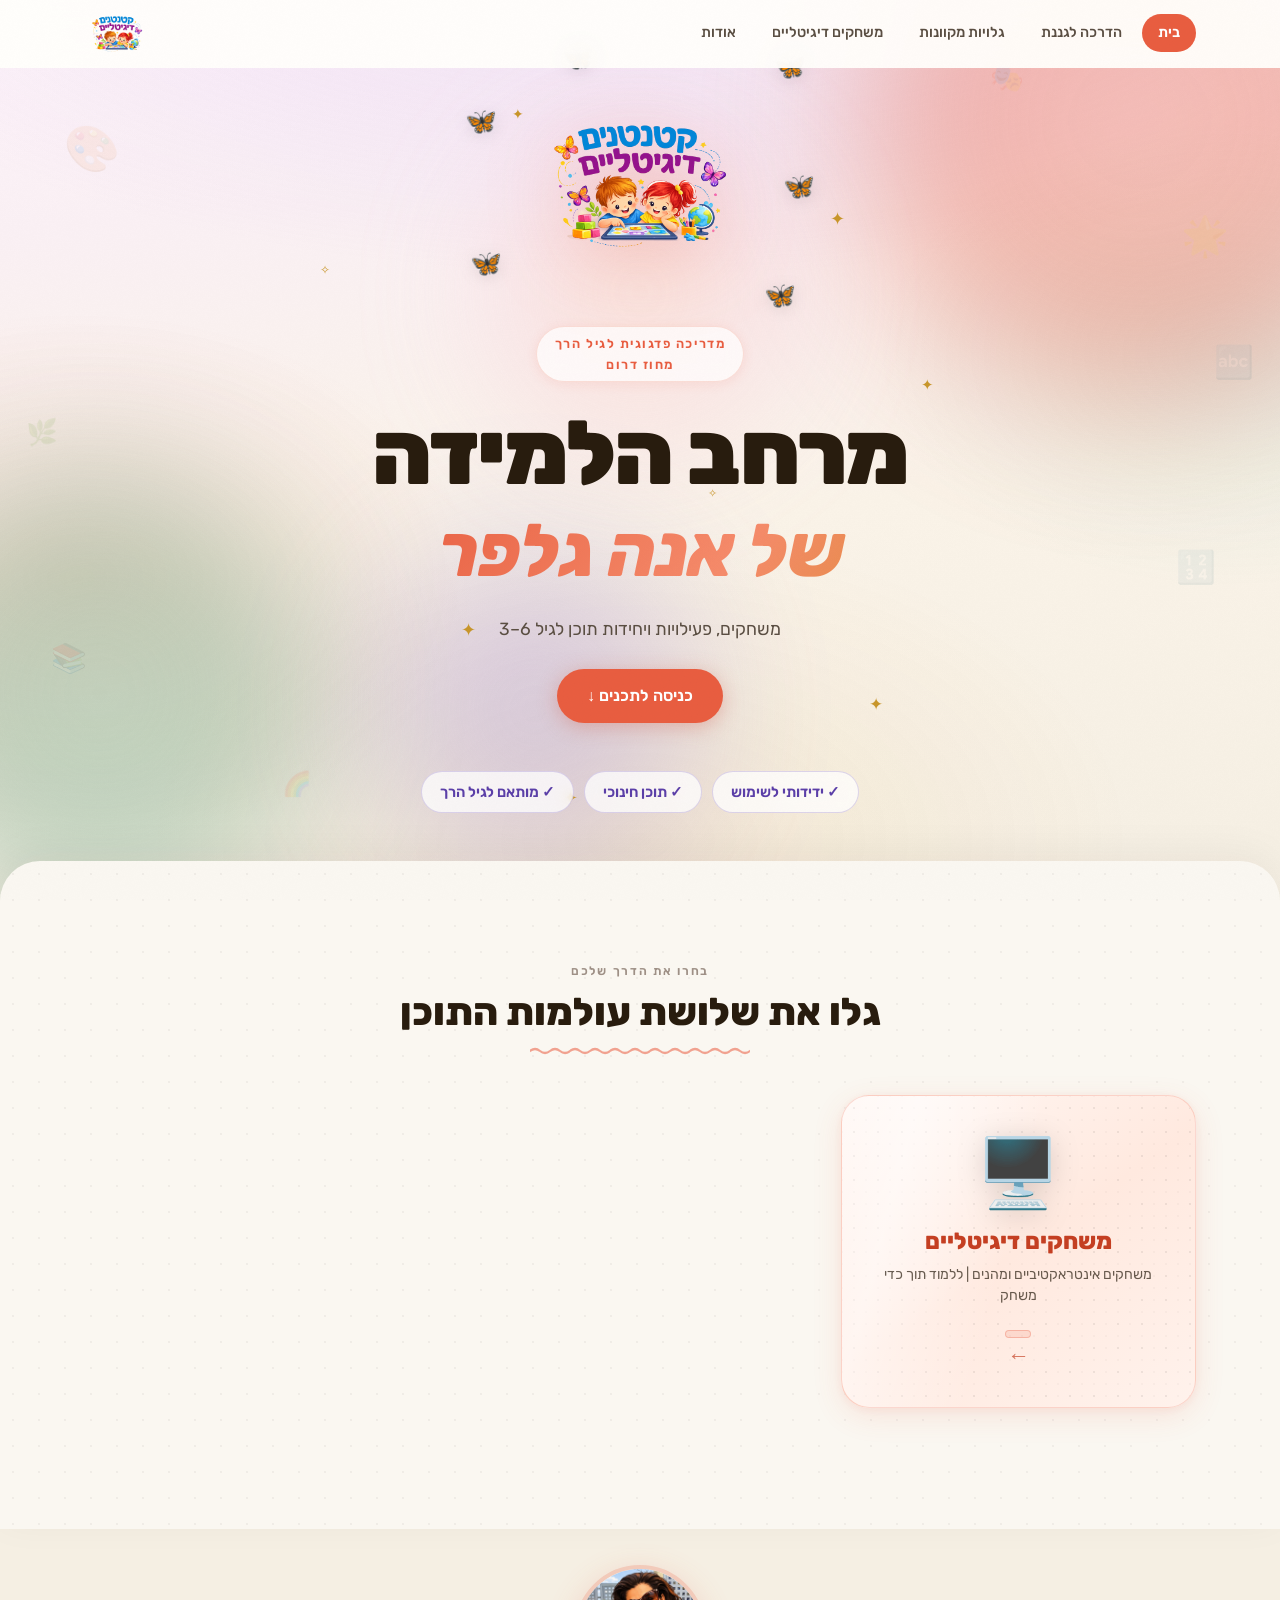
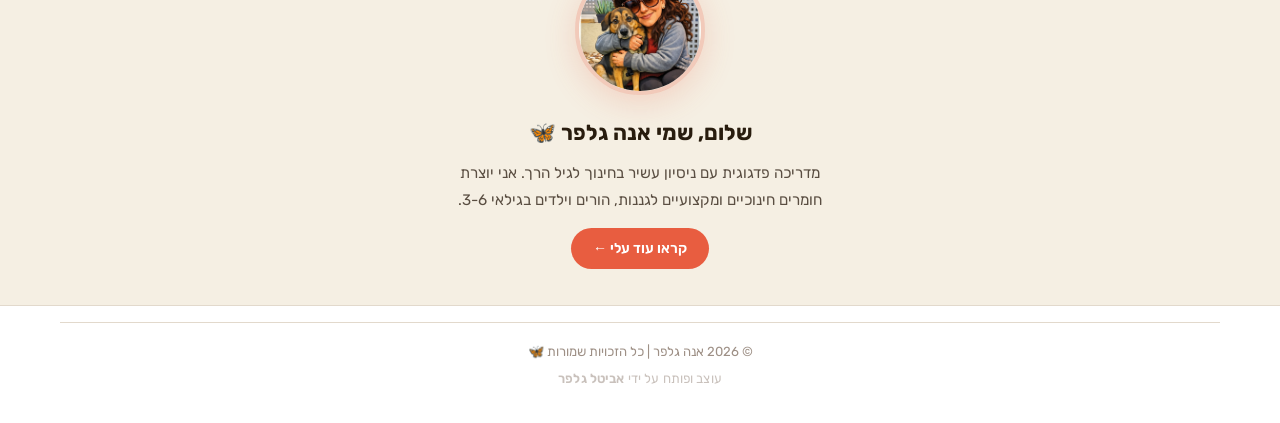
==== commit 7b709774: "add activities" ====
--- a/index.html
+++ b/index.html
@@ -103,7 +103,7 @@
         </h1>
 
         <p class="hero-p reveal delay-3">
-          משחקים, פעילויות ויחידות תוכן | לגיל <span dir="ltr">3–6</span>
+          משחקים, פעילויות ויחידות תוכן לגיל <span dir="ltr">3–6</span>
         </p>
 
         <div class="hero-btns reveal delay-3">
@@ -111,8 +111,8 @@
         </div>
 
         <div class="hero-badges reveal delay-4" aria-label="יתרונות">
-          <span class="hero-badge">✓ חינמי לחלוטין</span>
-          <span class="hero-badge">✓ מוכן לשימוש מיידי</span>
+          <span class="hero-badge">✓ ידידותי לשימוש</span>
+          <span class="hero-badge">✓ תוכן חינוכי</span>
           <span class="hero-badge">✓ מותאם לגיל הרך</span>
         </div>
       </div>
@@ -138,15 +138,17 @@
         <span class="sec-title reveal delay-1">גלו את שלושת עולמות התוכן</span>
 
         <div class="portals-bento reveal delay-2">
-          <a href="activities.html" class="portal-card portal-plans" aria-label="הדרכה לגננת">
+          <!-- יעלה בקרוב — להצגה הסר את style="display:none" -->
+          <a href="activities.html" class="portal-card portal-plans" aria-label="הדרכה לגננת" style="display:none">
             <span class="portal-icon" aria-hidden="true">📋</span>
             <h3>הדרכה לגננת</h3>
-            <p>תוכניות מוכנות לשימוש לגננות</p>
+            <p>איגרות תוכן מוכנות לשימוש הגננות</p>
             <span class="portal-count" data-count-type="מערך פעילות" aria-live="polite"></span>
             <span class="portal-arrow" aria-hidden="true">←</span>
           </a>
 
-          <a href="units.html" class="portal-card portal-units" aria-label="גלויות מקוונות">
+          <!-- יעלה בקרוב — להצגה הסר את style="display:none" -->
+          <a href="units.html" class="portal-card portal-units" aria-label="גלויות מקוונות" style="display:none">
             <span class="portal-icon" aria-hidden="true">📚</span>
             <h3>גלויות מקוונות</h3>
             <p>יחידות לימוד מקיפות לגיל הרך</p>
@@ -171,10 +173,9 @@
         <div class="home-about-inner reveal">
           <img src="anna_shon.png" alt="אנה גלפר" class="home-about-avatar" />
           <div class="home-about-text">
-            <h2>שלום, אני אנה גלפר 👋</h2>
+            <h2>שלום, שמי אנה גלפר 🦋</h2>
             <p>
-              גננת מוסמכת עם ניסיון עשיר בחינוך לגיל הרך.
-              אני יוצרת חומרים פדגוגיים חינמיים ומקצועיים לגננות, הורים וילדים בגילאי 3–6.
+              מדריכה פדגוגית עם ניסיון עשיר בחינוך לגיל הרך. אני יוצרת חומרים חינוכיים ומקצועיים לגננות, הורים וילדים בגילאי 3-6.
             </p>
             <a href="about.html" class="home-about-link">קראו עוד עלי ←</a>
           </div>
--- a/style.css
+++ b/style.css
@@ -239,6 +239,27 @@
 }
 .mobile-link:hover { background: var(--bg-2); }
 
+/* ── Coming Soon ── */
+body[data-coming-soon="true"] main {
+  display: none;
+}
+.coming-soon-banner {
+  display: none;
+  flex-direction: column;
+  align-items: center;
+  justify-content: center;
+  min-height: 60vh;
+  text-align: center;
+  gap: 1rem;
+  padding: 3rem 1rem;
+}
+body[data-coming-soon="true"] .coming-soon-banner {
+  display: flex;
+}
+.coming-soon-banner .csb-icon { font-size: 4rem; }
+.coming-soon-banner h2 { font-size: 2rem; color: var(--accent); margin: 0; }
+.coming-soon-banner p  { color: var(--text-2); font-size: 1.1rem; margin: 0; }
+
 /* ══════════════════════════════════════════
    5. FOOTER
 ══════════════════════════════════════════ */
@@ -860,6 +881,28 @@
   z-index: 1;
   padding-bottom: 52px;
   padding-inline: 24px;
+}
+
+.back-home-btn {
+  display: inline-flex;
+  align-items: center;
+  gap: 6px;
+  margin-bottom: 18px;
+  padding: 7px 16px;
+  background: rgba(255,255,255,.22);
+  color: #fff;
+  border: 1.5px solid rgba(255,255,255,.5);
+  border-radius: 100px;
+  font-size: .82rem;
+  font-weight: 700;
+  text-decoration: none;
+  backdrop-filter: blur(6px);
+  transition: background .15s, border-color .15s, transform .15s;
+}
+.back-home-btn:hover {
+  background: rgba(255,255,255,.38);
+  border-color: #fff;
+  transform: translateX(3px);
 }
 
 .page-banner-icon {
@@ -1838,9 +1881,9 @@
   .filter-area { padding: 16px; }
   .topic-pills-wrap { gap: 6px; }
   .tpill { font-size: .78rem; padding: 5px 11px; }
-  .topic-tile { width: 78px; padding: 11px 6px 9px; }
-  .tt-icon { font-size: 1.3rem; }
-  .tt-name { font-size: .7rem; }
+  .topic-tile { width: 84px; padding: 12px 7px 10px; }
+  .tt-icon { font-size: 1.4rem; }
+  .tt-name { font-size: .76rem; font-weight: 800; }
   .btn-clear { margin-inline-start: 0; }
 }
 
@@ -1927,12 +1970,39 @@
 }
 .embed-modal-close:hover { background: var(--coral); color: var(--white); }
 
+
 .embed-modal-frame {
   flex: 0 0 auto;
   width: min(62%, 720px);
   aspect-ratio: 4 / 3;
 }
 .embed-modal-frame iframe {
+  width: 100%;
+  height: 100%;
+  border: none;
+  display: block;
+}
+
+/* ── Canva modal — הדרכה לגננת (activities page) ── */
+body[data-page-type="מערך פעילות"] .embed-modal-box {
+  width: min(96vw, 1100px);
+  height: 92vh;
+  max-height: 92vh;
+}
+body[data-page-type="מערך פעילות"] .embed-modal-body {
+  flex: 1;
+  min-height: 0;
+  overflow: hidden;
+  align-items: stretch;
+}
+body[data-page-type="מערך פעילות"] .embed-modal-frame {
+  flex: 2;
+  width: auto;
+  aspect-ratio: auto;
+  height: 100%;
+  overflow: hidden;
+}
+body[data-page-type="מערך פעילות"] .embed-modal-frame iframe {
   width: 100%;
   height: 100%;
   border: none;
@@ -2061,12 +2131,44 @@
   .embed-modal-comments { min-width: unset; max-height: 220px; border-inline-start: none; border-top: 1px solid var(--border); }
 }
 
+/* No translateY jump on touch devices for topic tiles */
+@media (pointer: coarse) {
+  .topic-tile:hover,
+  .topic-tile.active,
+  .topic-tile--bg:hover,
+  .topic-tile--bg.active { transform: none; }
+}
+
 @media (max-width: 600px) {
   .embed-modal { align-items: flex-end; padding: 0; }
   .embed-modal-box {
     width: 100%;
     border-radius: 20px 20px 0 0;
+    max-height: 92dvh;
     max-height: 92vh;
+    overflow: hidden;
+    display: flex;
+    flex-direction: column;
+  }
+  .embed-modal-body {
+    flex: 1;
+    min-height: 0;
+    overflow: hidden;
+    display: flex;
+    flex-direction: column;
+  }
+  .embed-modal-frame {
+    flex-shrink: 0;
+    max-height: 40vh;
+    aspect-ratio: unset;
+    height: 40vh;
+  }
+  .embed-modal-comments {
+    flex: 1;
+    min-height: 0;
+    max-height: none;
+    overflow-y: auto;
+    -webkit-overflow-scrolling: touch;
   }
 }
 
@@ -2086,6 +2188,71 @@
   z-index: 9500;
   mix-blend-mode: multiply;
 }
+
+/* ══════════════════════════════════════════
+   ANNOUNCEMENT BANNER (רץ)
+══════════════════════════════════════════ */
+.announcement-bar {
+  position: fixed;
+  top: var(--hdr-h);
+  inset-inline: 0;
+  background: var(--page-color-soft);
+  border-bottom: 1.5px solid color-mix(in srgb, var(--page-color) 30%, transparent);
+  color: var(--page-color-dark);
+  overflow: hidden;
+  height: 34px;
+  display: flex;
+  align-items: center;
+  z-index: 899;
+}
+
+body.has-announcement {
+  padding-top: 34px;
+}
+
+.announcement-track {
+  display: flex;
+  gap: 80px;
+  white-space: nowrap;
+  animation: marquee-rtl 28s linear infinite;
+  will-change: transform;
+}
+
+.announcement-bar:hover .announcement-track { animation-play-state: paused; }
+
+.announcement-item {
+  font-size: .82rem;
+  font-weight: 700;
+  letter-spacing: .01em;
+  flex-shrink: 0;
+}
+
+@keyframes marquee-rtl {
+  from { transform: translateX(-50%); }
+  to   { transform: translateX(0); }
+}
+
+.announcement-close {
+  position: absolute;
+  inset-inline-start: 10px;
+  top: 50%;
+  transform: translateY(-50%);
+  background: color-mix(in srgb, var(--page-color) 15%, transparent);
+  border: none;
+  color: var(--page-color-dark);
+  width: 22px;
+  height: 22px;
+  border-radius: 50%;
+  font-size: .7rem;
+  cursor: pointer;
+  display: flex;
+  align-items: center;
+  justify-content: center;
+  flex-shrink: 0;
+  z-index: 2;
+  transition: background .15s;
+}
+.announcement-close:hover { background: rgba(0,0,0,.45); }
 
 /* ── Scroll progress rainbow bar ── */
 #scrollProgress {
